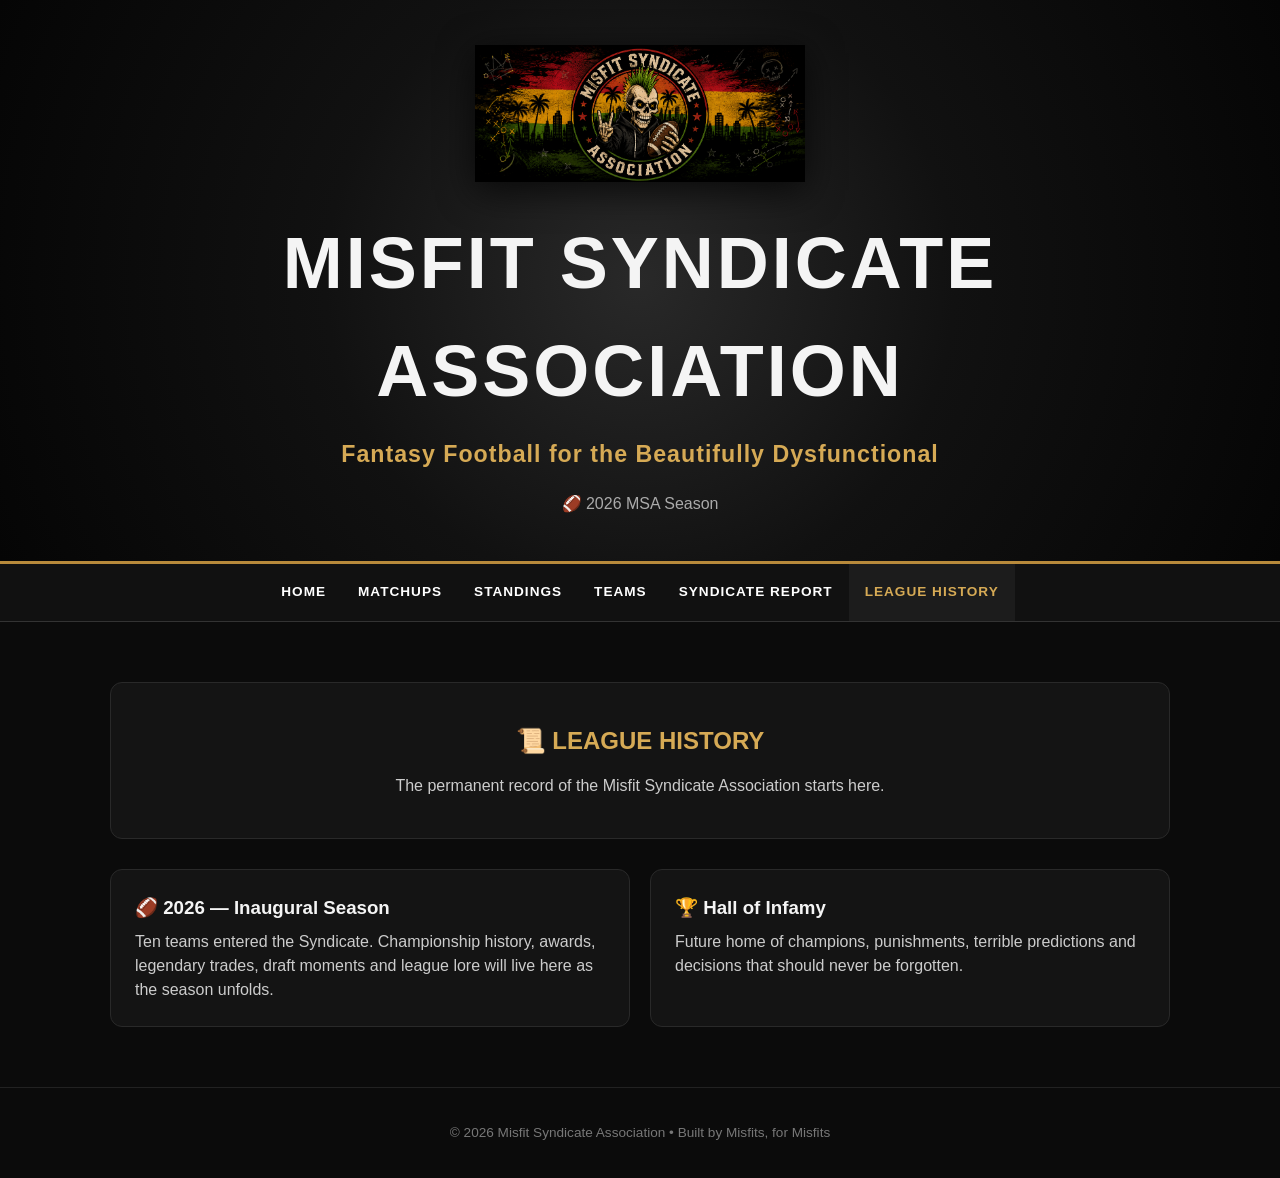
==== league-history.html @ 9a7d6d9a "Add MSA multi-page website sections" ====
<!DOCTYPE html>
<html lang="en"><head><meta charset="UTF-8"><meta name="viewport" content="width=device-width, initial-scale=1.0">
<title>League History | Misfit Syndicate Association</title><link rel="stylesheet" href="style.css"></head>
<body><header><div class="hero"><img src="ChatGPT%20Image%20Aug%209,%202026,%2008_43_11%20AM.png" alt="Misfit Syndicate Association Logo" class="logo">
<h1>Misfit Syndicate Association</h1><div class="tagline">Fantasy Football for the Beautifully Dysfunctional</div><div class="season">🏈 2026 MSA Season</div></div></header>
<nav><div class="nav-links">
<a href="index.html">Home</a><a href="matchups.html">Matchups</a><a href="standings.html">Standings</a><a href="teams.html">Teams</a><a href="syndicate-report.html">Syndicate Report</a><a href="league-history.html" class="active">League History</a>
</div></nav><main><section class="panel center"><h2>📜 LEAGUE HISTORY</h2><p class="muted">The permanent record of the Misfit Syndicate Association starts here.</p></section>
<section class="grid" style="margin-top:30px"><div class="card"><h3>🏈 2026 — Inaugural Season</h3><p>Ten teams entered the Syndicate. Championship history, awards, legendary trades, draft moments and league lore will live here as the season unfolds.</p></div><div class="card"><h3>🏆 Hall of Infamy</h3><p>Future home of champions, punishments, terrible predictions and decisions that should never be forgotten.</p></div></section></main><footer>© 2026 Misfit Syndicate Association • Built by Misfits, for Misfits</footer></body></html>
---- style.css ----
*{box-sizing:border-box;margin:0;padding:0}
html{scroll-behavior:smooth}
body{background:#0b0b0b;color:#f4f4f4;font-family:Arial,Helvetica,sans-serif;line-height:1.5}
header{min-height:420px;display:flex;align-items:center;justify-content:center;text-align:center;padding:45px 20px;background:radial-gradient(circle at center,#292929 0%,#111 45%,#050505 100%);border-bottom:3px solid #b88a3b}
.hero{max-width:1000px}.logo{width:min(330px,75vw);height:auto;margin-bottom:20px;filter:drop-shadow(0 8px 18px rgba(0,0,0,.7))}
h1{font-size:clamp(2rem,6vw,4.5rem);letter-spacing:3px;text-transform:uppercase;margin-bottom:12px}
.tagline{color:#d6aa55;font-size:clamp(1rem,3vw,1.45rem);font-weight:bold;letter-spacing:1px}.season{margin-top:20px;color:#aaa}
nav{background:#111;border-bottom:1px solid #333;position:sticky;top:0;z-index:10}.nav-links{max-width:1100px;margin:auto;display:flex;justify-content:center;flex-wrap:wrap}
.nav-links a{color:#fff;text-decoration:none;padding:18px 16px;font-size:.85rem;font-weight:bold;text-transform:uppercase;letter-spacing:1px}.nav-links a:hover,.nav-links a.active{color:#d6aa55;background:#1c1c1c}
main{max-width:1100px;margin:auto;padding:60px 20px}.panel,.card{background:#141414;border:1px solid #292929;border-radius:12px}.panel{padding:40px 25px}.center{text-align:center}
h2{color:#d6aa55;margin-bottom:15px}.muted{color:#ccc}.gold{color:#d89b32}.section-title{text-align:center;margin-bottom:8px}.section-sub{text-align:center;margin-bottom:30px;color:#ccc}
.grid{display:grid;grid-template-columns:repeat(auto-fit,minmax(240px,1fr));gap:20px}.card{padding:24px}.card h3{margin-bottom:8px}.card p{color:#ccc}
table{width:100%;border-collapse:collapse;text-align:left}th{padding:14px;background:#d89b32;color:#0b0b0b}td{padding:14px;border-bottom:1px solid #292929}
.matchup{padding:20px;margin-bottom:20px;border:1px solid #333;text-align:center;border-radius:10px;background:#111}.matchup img{width:100%;height:auto;border-radius:8px;margin-top:15px}
.video-card{background:#111;border:1px solid #333;border-radius:10px;overflow:hidden}.video-card img{width:100%;display:block}.video-card .inside{padding:18px}.watch{color:#e0a83e;font-weight:bold;text-decoration:none}
.video-wrap{position:relative;width:100%;padding-bottom:56.25%;height:0;overflow:hidden;margin-top:25px}.video-wrap iframe{position:absolute;inset:0;width:100%;height:100%;border:0}
.quick-links{margin-top:30px}.quick-links a{display:block;color:#fff;text-decoration:none}.quick-links a:hover{border-color:#b88a3b;transform:translateY(-2px)}
footer{text-align:center;padding:35px 20px;color:#777;border-top:1px solid #222;font-size:.85rem}
@media(max-width:650px){header{min-height:350px}.nav-links a{padding:14px 9px;font-size:.72rem}main{padding:40px 15px}th,td{padding:10px;font-size:.85rem}}
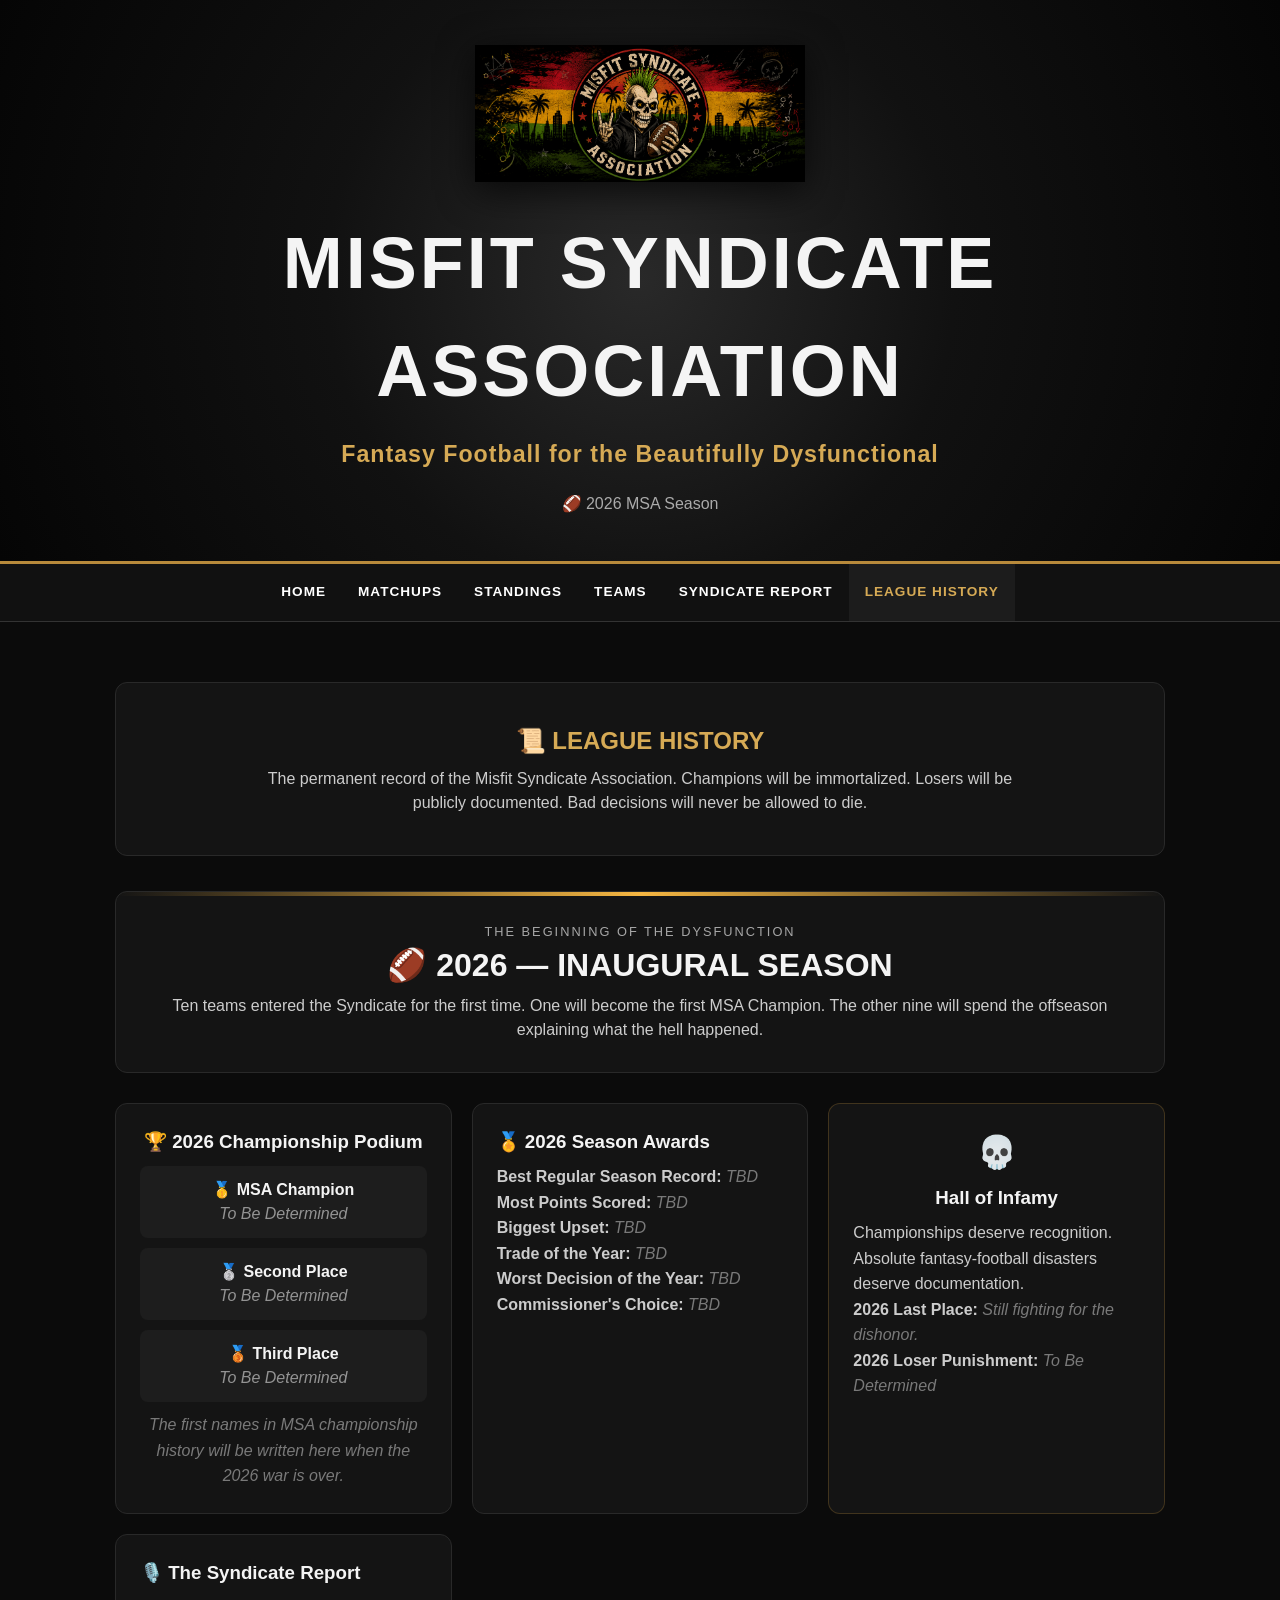
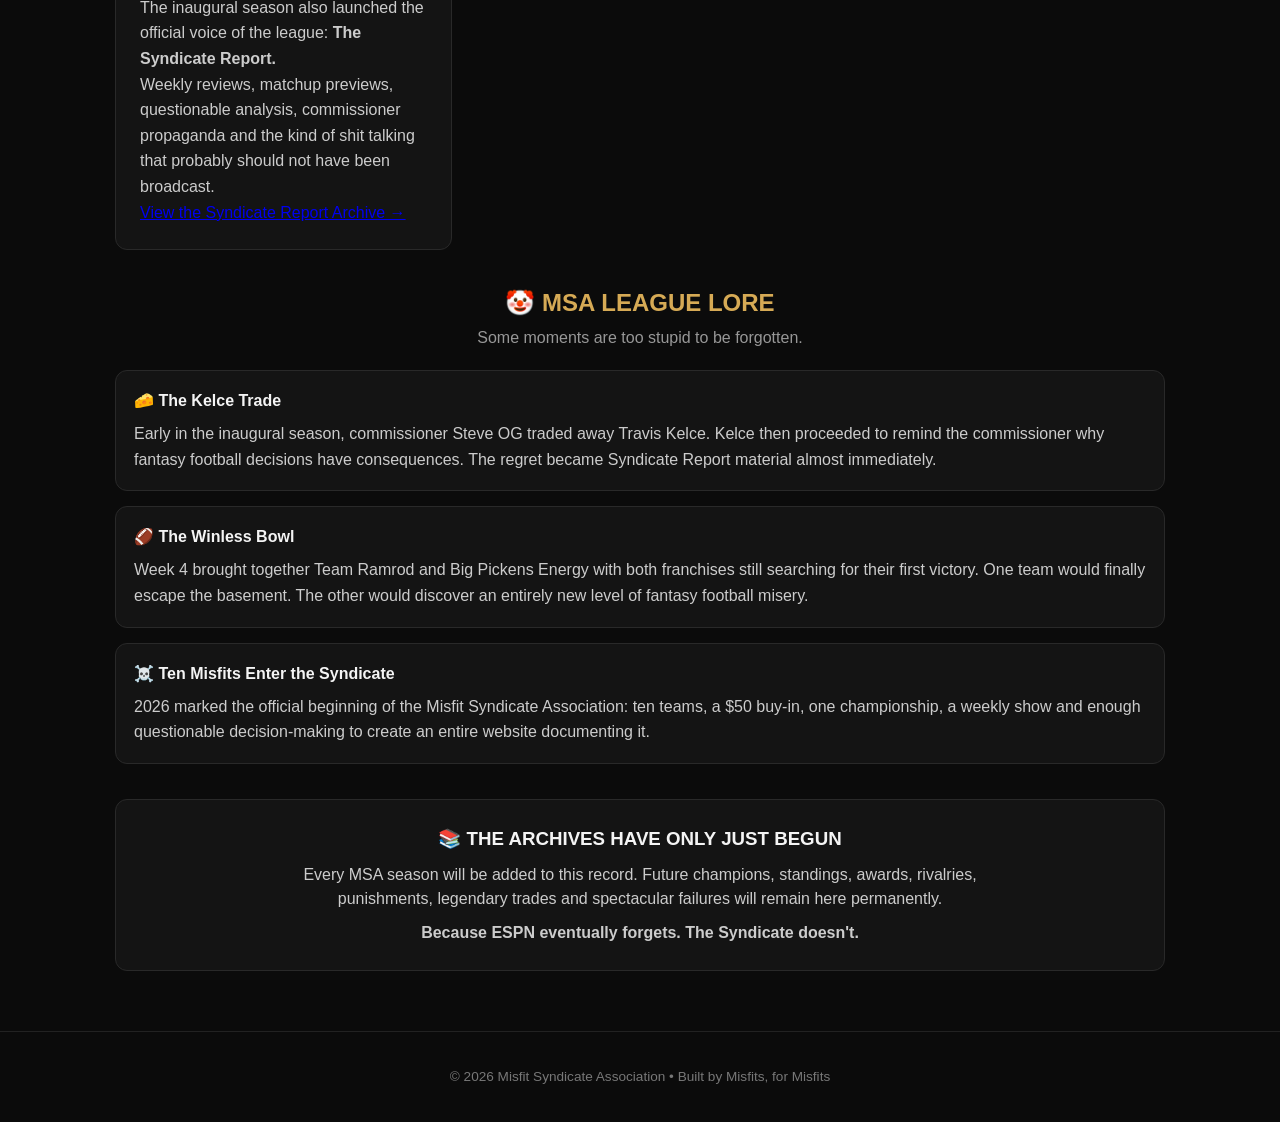
==== commit e85ca0b5: "Build MSA league history and Hall of Infamy" ====
--- a/league-history.html
+++ b/league-history.html
@@ -1,9 +1,636 @@
 <!DOCTYPE html>
-<html lang="en"><head><meta charset="UTF-8"><meta name="viewport" content="width=device-width, initial-scale=1.0">
-<title>League History | Misfit Syndicate Association</title><link rel="stylesheet" href="style.css"></head>
-<body><header><div class="hero"><img src="ChatGPT%20Image%20Aug%209,%202026,%2008_43_11%20AM.png" alt="Misfit Syndicate Association Logo" class="logo">
-<h1>Misfit Syndicate Association</h1><div class="tagline">Fantasy Football for the Beautifully Dysfunctional</div><div class="season">🏈 2026 MSA Season</div></div></header>
-<nav><div class="nav-links">
-<a href="index.html">Home</a><a href="matchups.html">Matchups</a><a href="standings.html">Standings</a><a href="teams.html">Teams</a><a href="syndicate-report.html">Syndicate Report</a><a href="league-history.html" class="active">League History</a>
-</div></nav><main><section class="panel center"><h2>📜 LEAGUE HISTORY</h2><p class="muted">The permanent record of the Misfit Syndicate Association starts here.</p></section>
-<section class="grid" style="margin-top:30px"><div class="card"><h3>🏈 2026 — Inaugural Season</h3><p>Ten teams entered the Syndicate. Championship history, awards, legendary trades, draft moments and league lore will live here as the season unfolds.</p></div><div class="card"><h3>🏆 Hall of Infamy</h3><p>Future home of champions, punishments, terrible predictions and decisions that should never be forgotten.</p></div></section></main><footer>© 2026 Misfit Syndicate Association • Built by Misfits, for Misfits</footer></body></html>+<html lang="en">
+
+<head>
+<meta charset="UTF-8">
+<meta name="viewport" content="width=device-width, initial-scale=1.0">
+
+<title>League History | Misfit Syndicate Association</title>
+
+<link rel="stylesheet" href="style.css">
+
+<style>
+
+/* =========================================================
+   MSA LEAGUE HISTORY
+   ========================================================= */
+
+.history-page {
+    max-width: 1050px;
+    margin: auto;
+}
+
+.history-intro {
+    text-align: center;
+    margin-bottom: 35px;
+}
+
+.history-intro h2 {
+    margin-bottom: 8px;
+}
+
+.history-intro p {
+    max-width: 750px;
+    margin: auto;
+}
+
+
+/* =========================================================
+   INAUGURAL SEASON
+   ========================================================= */
+
+.season-banner {
+    text-align: center;
+    padding: 30px 20px;
+    margin-bottom: 30px;
+    position: relative;
+    overflow: hidden;
+}
+
+.season-banner::before {
+    content: "";
+    position: absolute;
+    top: 0;
+    left: 0;
+    right: 0;
+    height: 4px;
+    background: linear-gradient(
+        90deg,
+        transparent,
+        #f5b642,
+        transparent
+    );
+}
+
+.season-year {
+    font-size: 2rem;
+    font-weight: bold;
+    margin-bottom: 5px;
+}
+
+.season-label {
+    text-transform: uppercase;
+    letter-spacing: 2px;
+    font-size: .8rem;
+    opacity: .65;
+}
+
+
+/* =========================================================
+   HISTORY GRID
+   ========================================================= */
+
+.history-grid {
+    display: grid;
+    grid-template-columns:
+        repeat(auto-fit, minmax(280px, 1fr));
+    gap: 20px;
+    margin-bottom: 35px;
+}
+
+.history-card {
+    position: relative;
+}
+
+.history-card h3 {
+    margin-top: 0;
+}
+
+.history-card p {
+    line-height: 1.6;
+}
+
+
+/* =========================================================
+   PODIUM
+   ========================================================= */
+
+.podium {
+    text-align: center;
+}
+
+.podium-place {
+    padding: 12px;
+    margin: 10px 0;
+    border-radius: 8px;
+    background: rgba(255,255,255,.04);
+}
+
+.pending {
+    opacity: .55;
+    font-style: italic;
+}
+
+
+/* =========================================================
+   HALL OF INFAMY
+   ========================================================= */
+
+.infamy-card {
+    border: 1px solid rgba(245,182,66,.2);
+}
+
+.infamy-warning {
+    text-align: center;
+    font-size: 2rem;
+    margin-bottom: 8px;
+}
+
+
+/* =========================================================
+   LEAGUE LORE
+   ========================================================= */
+
+.lore-section {
+    margin-top: 35px;
+}
+
+.lore-title {
+    text-align: center;
+    margin-bottom: 5px;
+}
+
+.lore-subtitle {
+    text-align: center;
+    opacity: .6;
+    margin-bottom: 20px;
+}
+
+.lore-entry {
+    margin-bottom: 15px;
+    padding: 18px;
+}
+
+.lore-entry h4 {
+    margin: 0 0 8px 0;
+}
+
+.lore-entry p {
+    margin: 0;
+    line-height: 1.6;
+}
+
+
+/* =========================================================
+   FUTURE ARCHIVES
+   ========================================================= */
+
+.archive-note {
+    text-align: center;
+    padding: 25px;
+    margin-top: 35px;
+}
+
+.archive-note p {
+    max-width: 700px;
+    margin: 10px auto 0 auto;
+}
+
+
+/* =========================================================
+   MOBILE
+   ========================================================= */
+
+@media (max-width: 650px) {
+
+    .season-year {
+        font-size: 1.6rem;
+    }
+
+}
+
+</style>
+
+</head>
+
+
+<body>
+
+<header>
+
+<div class="hero">
+
+<img
+src="ChatGPT%20Image%20Aug%209,%202026,%2008_43_11%20AM.png"
+alt="Misfit Syndicate Association Logo"
+class="logo">
+
+<h1>
+Misfit Syndicate Association
+</h1>
+
+<div class="tagline">
+Fantasy Football for the Beautifully Dysfunctional
+</div>
+
+<div class="season">
+🏈 2026 MSA Season
+</div>
+
+</div>
+
+</header>
+
+
+<nav>
+
+<div class="nav-links">
+
+<a href="index.html">
+Home
+</a>
+
+<a href="matchups.html">
+Matchups
+</a>
+
+<a href="standings.html">
+Standings
+</a>
+
+<a href="teams.html">
+Teams
+</a>
+
+<a href="syndicate-report.html">
+Syndicate Report
+</a>
+
+<a
+href="league-history.html"
+class="active">
+League History
+</a>
+
+</div>
+
+</nav>
+
+
+<main>
+
+<div class="history-page">
+
+
+<section class="panel history-intro">
+
+<h2>
+📜 LEAGUE HISTORY
+</h2>
+
+<p class="muted">
+
+The permanent record of the Misfit Syndicate Association.
+Champions will be immortalized. Losers will be publicly
+documented. Bad decisions will never be allowed to die.
+
+</p>
+
+</section>
+
+
+
+<section class="card season-banner">
+
+<div class="season-label">
+The Beginning of the Dysfunction
+</div>
+
+<div class="season-year">
+🏈 2026 — INAUGURAL SEASON
+</div>
+
+<p>
+
+Ten teams entered the Syndicate for the first time.
+One will become the first MSA Champion.
+
+The other nine will spend the offseason explaining
+what the hell happened.
+
+</p>
+
+</section>
+
+
+
+<div class="history-grid">
+
+
+<!-- CHAMPIONSHIP PODIUM -->
+
+<div class="card history-card podium">
+
+<h3>
+🏆 2026 Championship Podium
+</h3>
+
+<div class="podium-place">
+
+🥇 <strong>MSA Champion</strong>
+
+<br>
+
+<span class="pending">
+To Be Determined
+</span>
+
+</div>
+
+
+<div class="podium-place">
+
+🥈 <strong>Second Place</strong>
+
+<br>
+
+<span class="pending">
+To Be Determined
+</span>
+
+</div>
+
+
+<div class="podium-place">
+
+🥉 <strong>Third Place</strong>
+
+<br>
+
+<span class="pending">
+To Be Determined
+</span>
+
+</div>
+
+<p class="pending">
+
+The first names in MSA championship history
+will be written here when the 2026 war is over.
+
+</p>
+
+</div>
+
+
+
+<!-- SEASON AWARDS -->
+
+<div class="card history-card">
+
+<h3>
+🏅 2026 Season Awards
+</h3>
+
+<p>
+<strong>Best Regular Season Record:</strong>
+<span class="pending">TBD</span>
+</p>
+
+<p>
+<strong>Most Points Scored:</strong>
+<span class="pending">TBD</span>
+</p>
+
+<p>
+<strong>Biggest Upset:</strong>
+<span class="pending">TBD</span>
+</p>
+
+<p>
+<strong>Trade of the Year:</strong>
+<span class="pending">TBD</span>
+</p>
+
+<p>
+<strong>Worst Decision of the Year:</strong>
+<span class="pending">TBD</span>
+</p>
+
+<p>
+<strong>Commissioner's Choice:</strong>
+<span class="pending">TBD</span>
+</p>
+
+</div>
+
+
+
+<!-- HALL OF INFAMY -->
+
+<div class="card history-card infamy-card">
+
+<div class="infamy-warning">
+💀
+</div>
+
+<h3 style="text-align:center;">
+Hall of Infamy
+</h3>
+
+<p>
+
+Championships deserve recognition.
+
+Absolute fantasy-football disasters deserve
+documentation.
+
+</p>
+
+<p>
+
+<strong>2026 Last Place:</strong>
+
+<span class="pending">
+Still fighting for the dishonor.
+</span>
+
+</p>
+
+<p>
+
+<strong>2026 Loser Punishment:</strong>
+
+<span class="pending">
+To Be Determined
+</span>
+
+</p>
+
+</div>
+
+
+
+<!-- SYNDICATE REPORT -->
+
+<div class="card history-card">
+
+<h3>
+🎙️ The Syndicate Report
+</h3>
+
+<p>
+
+The inaugural season also launched the official
+voice of the league:
+
+<strong>The Syndicate Report.</strong>
+
+</p>
+
+<p>
+
+Weekly reviews, matchup previews, questionable
+analysis, commissioner propaganda and the kind
+of shit talking that probably should not have
+been broadcast.
+
+</p>
+
+<p>
+
+<a href="syndicate-report.html">
+View the Syndicate Report Archive →
+</a>
+
+</p>
+
+</div>
+
+
+</div>
+
+
+
+<!-- LEAGUE LORE -->
+
+<section class="lore-section">
+
+<h2 class="lore-title">
+🤡 MSA LEAGUE LORE
+</h2>
+
+<p class="lore-subtitle">
+
+Some moments are too stupid to be forgotten.
+
+</p>
+
+
+<div class="card lore-entry">
+
+<h4>
+🧀 The Kelce Trade
+</h4>
+
+<p>
+
+Early in the inaugural season, commissioner
+Steve OG traded away Travis Kelce.
+
+Kelce then proceeded to remind the commissioner
+why fantasy football decisions have consequences.
+
+The regret became Syndicate Report material
+almost immediately.
+
+</p>
+
+</div>
+
+
+<div class="card lore-entry">
+
+<h4>
+🏈 The Winless Bowl
+</h4>
+
+<p>
+
+Week 4 brought together Team Ramrod and
+Big Pickens Energy with both franchises
+still searching for their first victory.
+
+One team would finally escape the basement.
+
+The other would discover an entirely new level
+of fantasy football misery.
+
+</p>
+
+</div>
+
+
+<div class="card lore-entry">
+
+<h4>
+☠️ Ten Misfits Enter the Syndicate
+</h4>
+
+<p>
+
+2026 marked the official beginning of the
+Misfit Syndicate Association:
+
+ten teams, a $50 buy-in, one championship,
+a weekly show and enough questionable
+decision-making to create an entire website
+documenting it.
+
+</p>
+
+</div>
+
+
+</section>
+
+
+
+<!-- FUTURE HISTORY -->
+
+<section class="card archive-note">
+
+<h3>
+📚 THE ARCHIVES HAVE ONLY JUST BEGUN
+</h3>
+
+<p>
+
+Every MSA season will be added to this record.
+
+Future champions, standings, awards, rivalries,
+punishments, legendary trades and spectacular
+failures will remain here permanently.
+
+</p>
+
+<p>
+
+<strong>
+
+Because ESPN eventually forgets.
+
+The Syndicate doesn't.
+
+</strong>
+
+</p>
+
+</section>
+
+
+</div>
+
+</main>
+
+
+<footer>
+
+© 2026 Misfit Syndicate Association • Built by Misfits, for Misfits
+
+</footer>
+
+
+</body>
+
+</html>
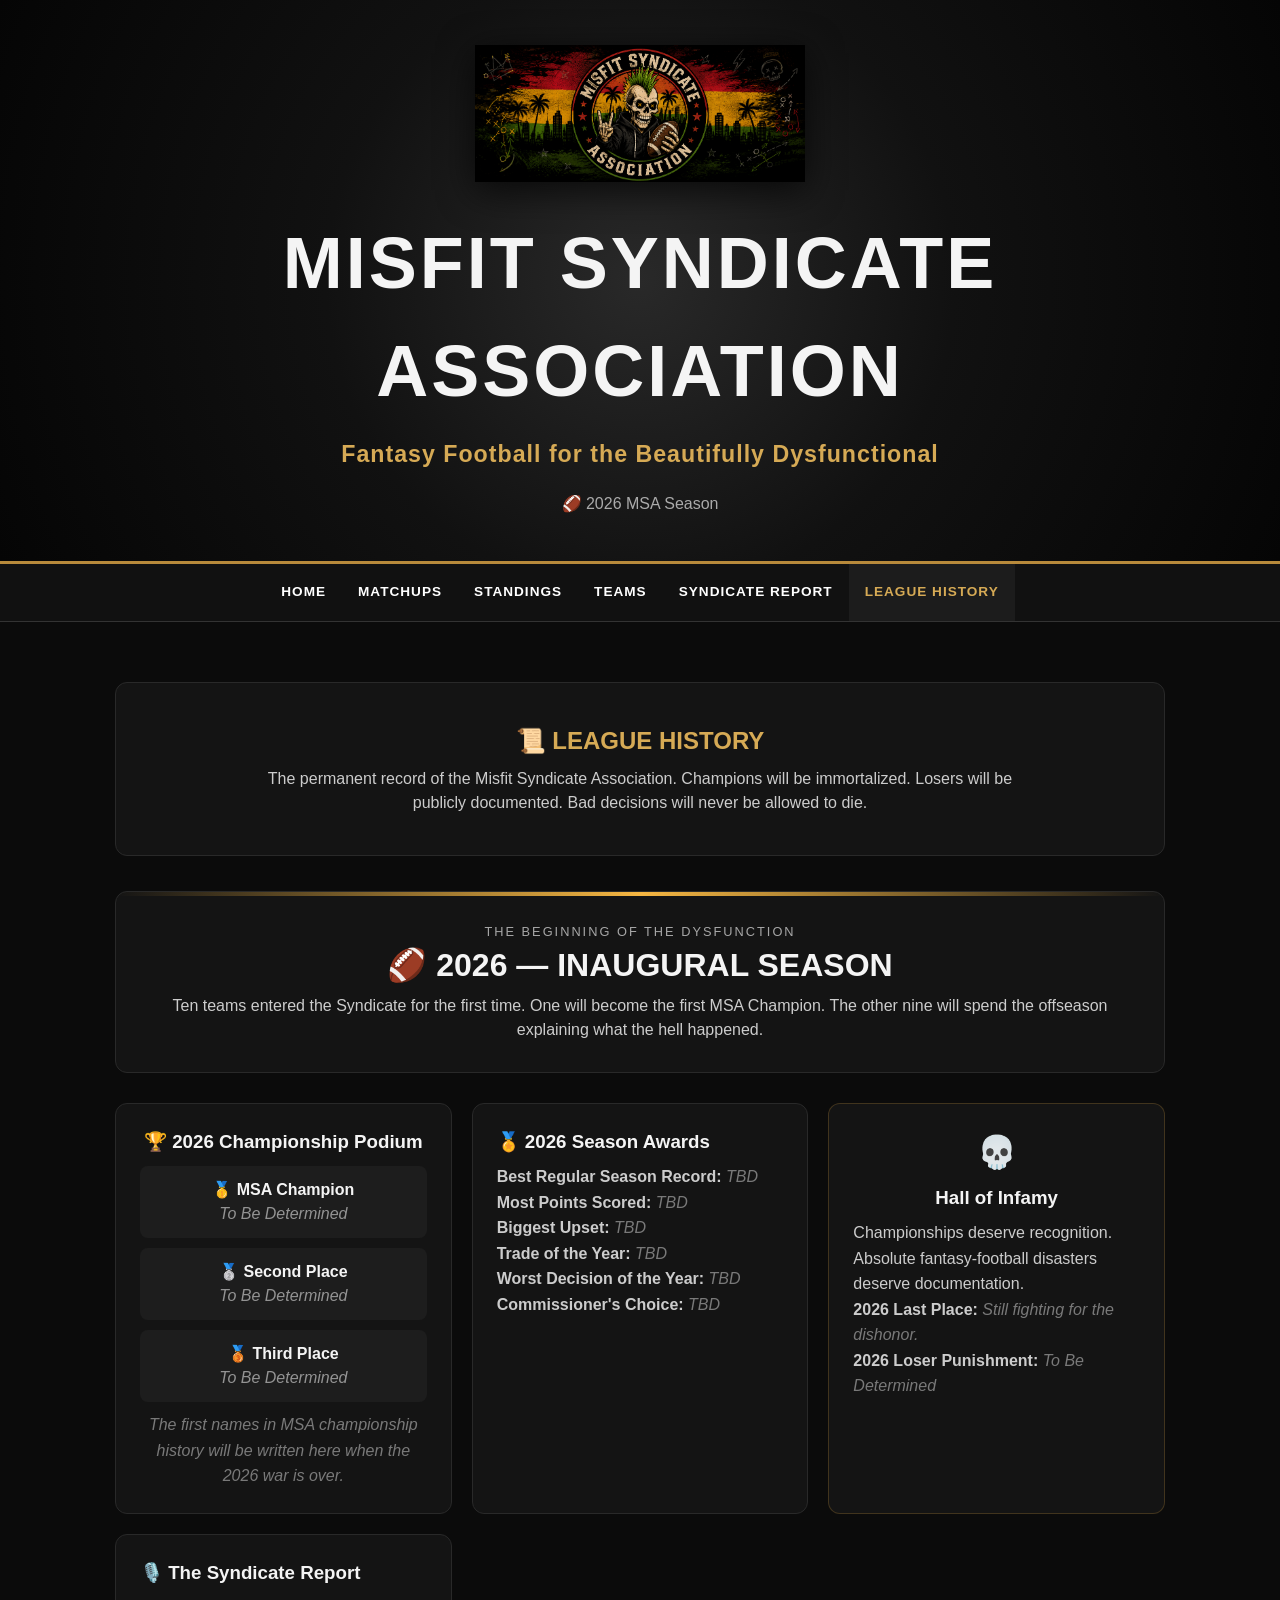
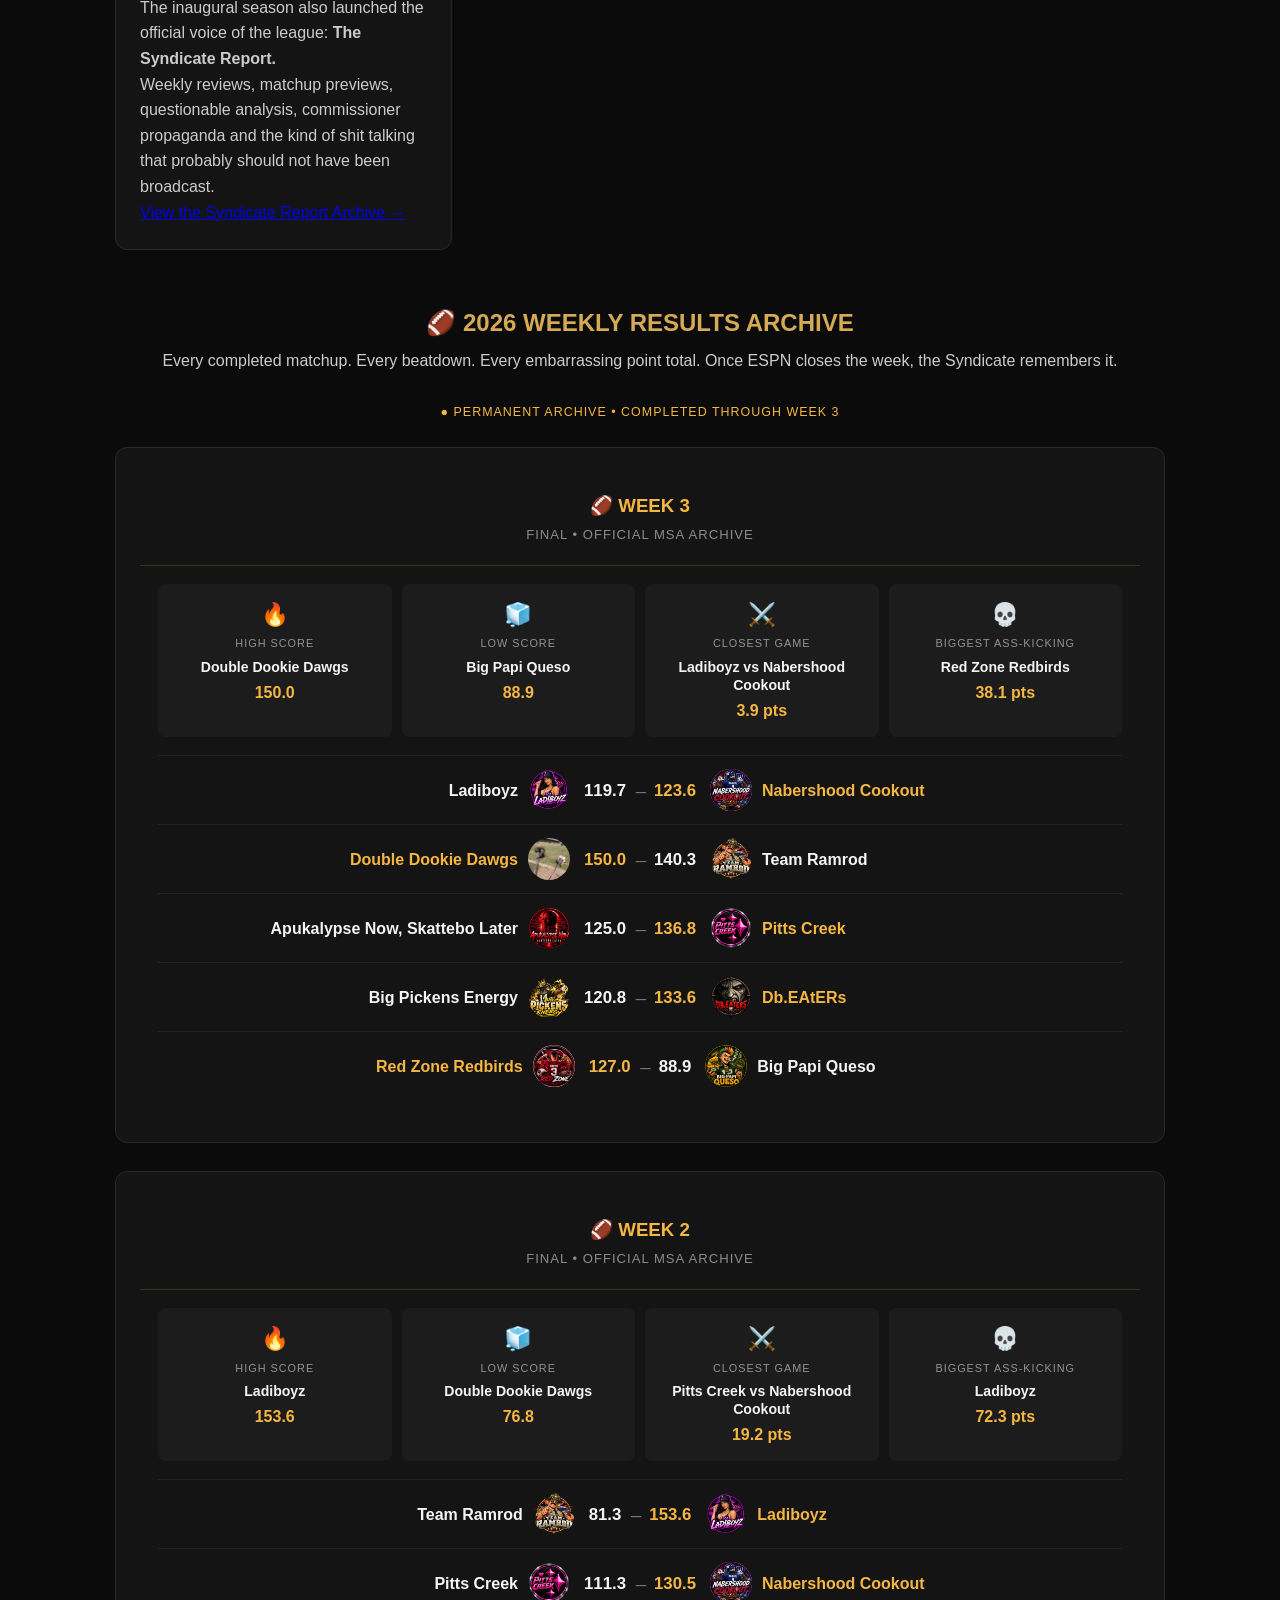
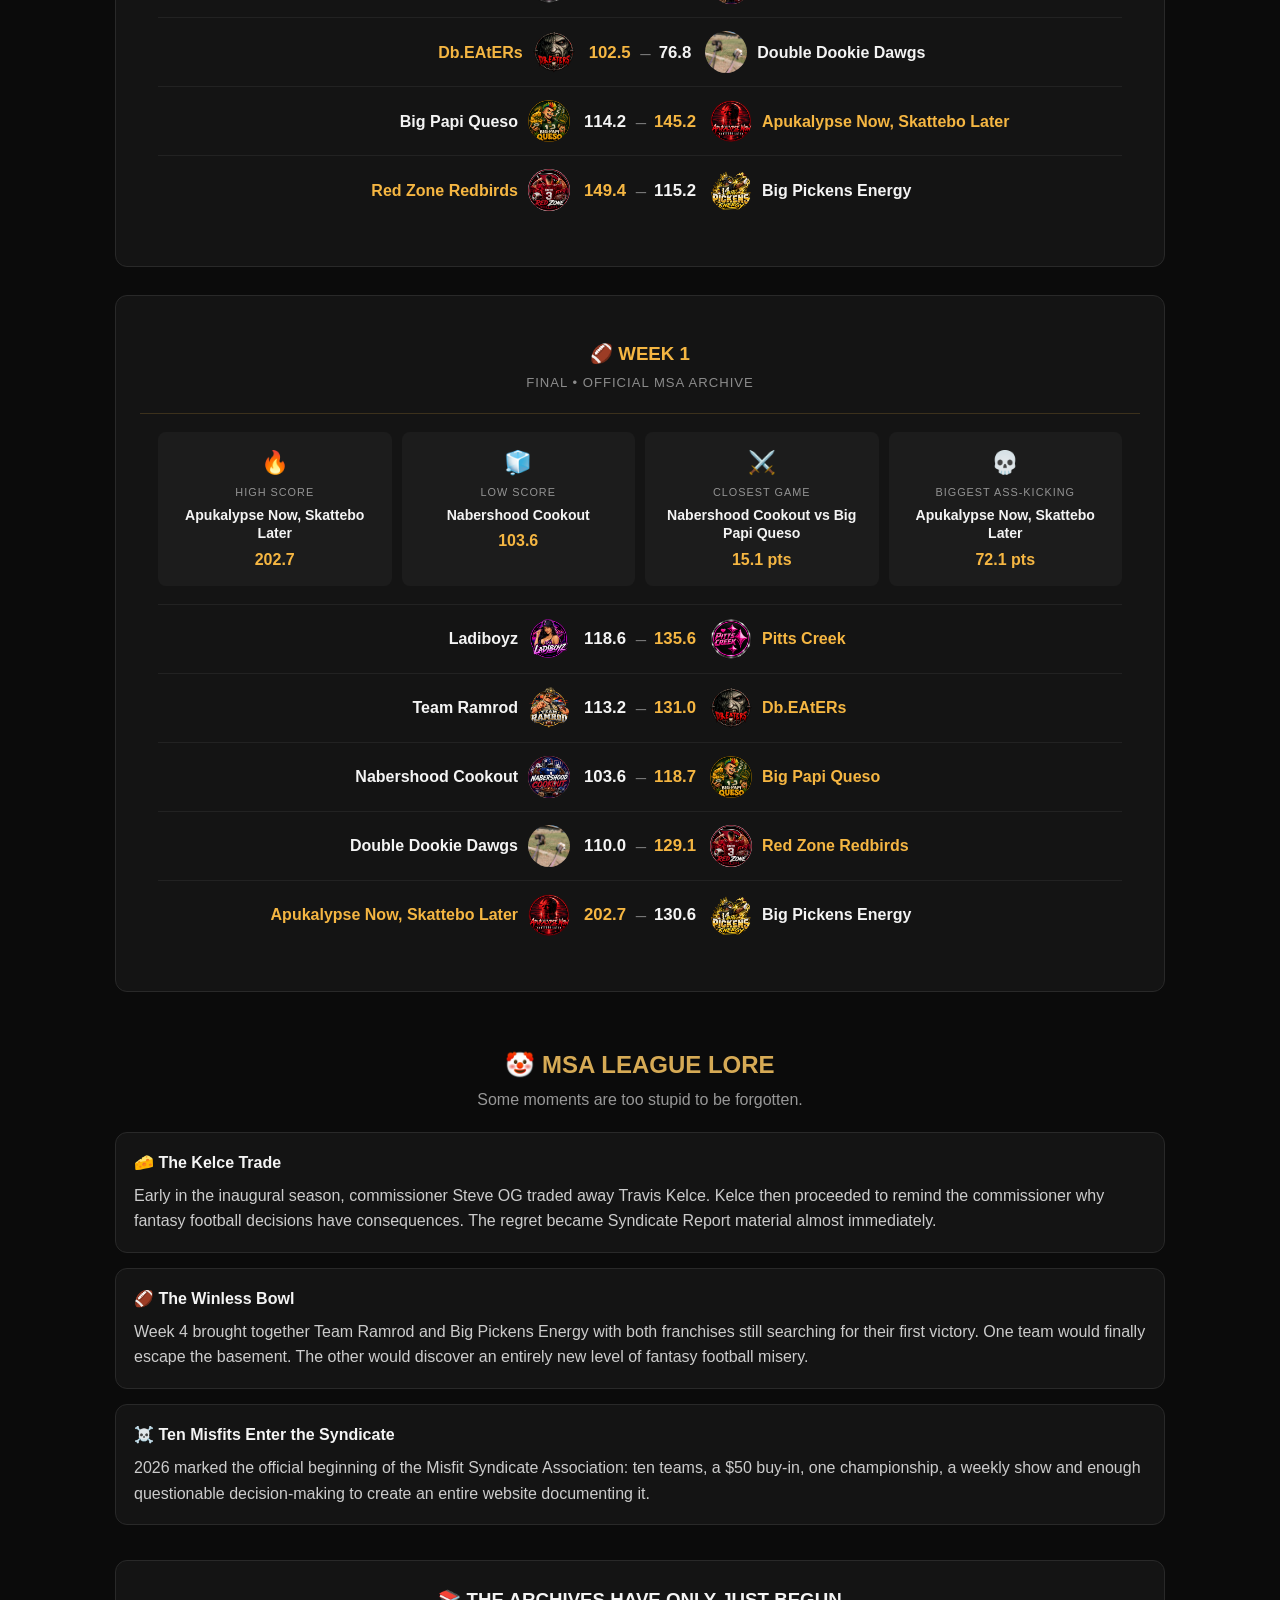
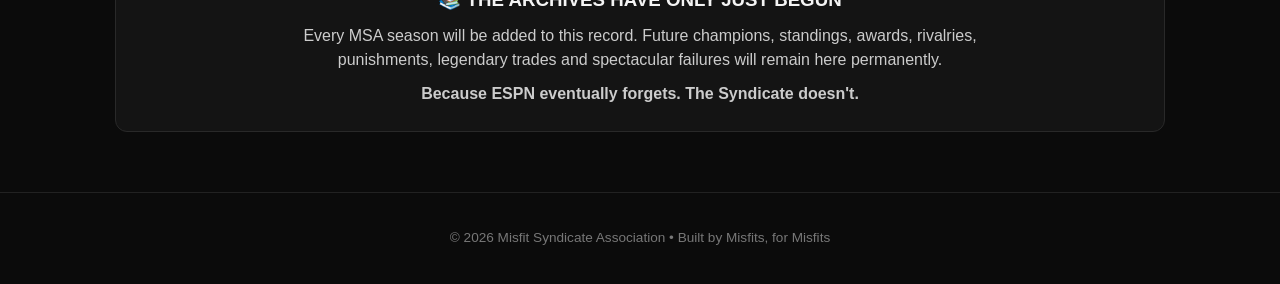
==== commit c7d0b089: "Add automated weekly results to League History" ====
--- a/league-history.html
+++ b/league-history.html
@@ -138,6 +138,172 @@
 
 
 /* =========================================================
+   WEEKLY RESULTS ARCHIVE
+   ========================================================= */
+
+.weekly-history-section {
+    margin-top: 55px;
+    margin-bottom: 55px;
+}
+
+.history-status {
+    text-align: center;
+    font-size: .78rem;
+    letter-spacing: 1px;
+    opacity: .65;
+    margin: 12px 0 25px 0;
+}
+
+.history-status.live {
+    color: #f5b642;
+    opacity: 1;
+}
+
+.week-history {
+    margin-bottom: 28px;
+    overflow: hidden;
+}
+
+.week-history-header {
+    text-align: center;
+    padding: 20px;
+    border-bottom: 1px solid rgba(245,182,66,.18);
+}
+
+.week-history-header h3 {
+    margin: 0 0 5px 0;
+    color: #f5b642;
+}
+
+.week-history-header p {
+    margin: 0;
+    opacity: .65;
+    font-size: .82rem;
+    letter-spacing: 1px;
+}
+
+
+/* =========================================================
+   WEEKLY AWARDS
+   ========================================================= */
+
+.week-awards {
+    display: grid;
+    grid-template-columns: repeat(4, 1fr);
+    gap: 10px;
+    padding: 18px;
+}
+
+.week-award {
+    text-align: center;
+    padding: 14px 8px;
+    border-radius: 8px;
+    background: rgba(255,255,255,.035);
+}
+
+.week-award-icon {
+    font-size: 1.4rem;
+    margin-bottom: 4px;
+}
+
+.week-award-label {
+    font-size: .68rem;
+    letter-spacing: 1px;
+    text-transform: uppercase;
+    opacity: .55;
+    margin-bottom: 6px;
+}
+
+.week-award-team {
+    font-weight: bold;
+    font-size: .88rem;
+    line-height: 1.3;
+}
+
+.week-award-score {
+    color: #f5b642;
+    font-weight: bold;
+    margin-top: 5px;
+}
+
+
+/* =========================================================
+   WEEKLY MATCHUPS
+   ========================================================= */
+
+.week-matchups {
+    padding: 0 18px 18px 18px;
+}
+
+.history-matchup {
+    display: grid;
+    grid-template-columns:
+        minmax(0, 1fr)
+        auto
+        minmax(0, 1fr);
+
+    align-items: center;
+    gap: 14px;
+
+    padding: 13px 10px;
+
+    border-top:
+        1px solid rgba(255,255,255,.06);
+}
+
+.history-team {
+    display: flex;
+    align-items: center;
+    gap: 10px;
+    min-width: 0;
+}
+
+.history-team.away {
+    justify-content: flex-end;
+    text-align: right;
+}
+
+.history-team.home {
+    justify-content: flex-start;
+    text-align: left;
+}
+
+.history-team-logo {
+    width: 42px;
+    height: 42px;
+    object-fit: contain;
+    border-radius: 50%;
+    flex-shrink: 0;
+}
+
+.history-team-name {
+    font-weight: bold;
+    line-height: 1.2;
+}
+
+.history-team.winner .history-team-name {
+    color: #f5b642;
+}
+
+.history-score {
+    text-align: center;
+    white-space: nowrap;
+    font-weight: bold;
+    font-size: 1.05rem;
+}
+
+.winner-score {
+    color: #f5b642;
+}
+
+.history-score-vs {
+    font-size: .65rem;
+    opacity: .45;
+    margin: 0 5px;
+}
+
+
+/* =========================================================
    LEAGUE LORE
    ========================================================= */
 
@@ -188,13 +354,59 @@
 
 
 /* =========================================================
+   ARCHIVE ERROR
+   ========================================================= */
+
+.history-error {
+    text-align: center;
+    padding: 25px;
+}
+
+
+/* =========================================================
    MOBILE
    ========================================================= */
+
+@media (max-width: 750px) {
+
+    .week-awards {
+        grid-template-columns:
+            repeat(2, 1fr);
+    }
+
+}
 
 @media (max-width: 650px) {
 
     .season-year {
         font-size: 1.6rem;
+    }
+
+    .history-matchup {
+        gap: 6px;
+        padding-left: 0;
+        padding-right: 0;
+    }
+
+    .history-team-logo {
+        width: 32px;
+        height: 32px;
+    }
+
+    .history-team-name {
+        font-size: .76rem;
+    }
+
+    .history-score {
+        font-size: .86rem;
+    }
+
+}
+
+@media (max-width: 420px) {
+
+    .week-awards {
+        grid-template-columns: 1fr;
     }
 
 }
@@ -272,6 +484,10 @@
 <div class="history-page">
 
 
+<!-- =====================================================
+     INTRO
+     ===================================================== -->
+
 <section class="panel history-intro">
 
 <h2>
@@ -289,6 +505,9 @@
 </section>
 
 
+<!-- =====================================================
+     INAUGURAL SEASON
+     ===================================================== -->
 
 <section class="card season-banner">
 
@@ -313,11 +532,12 @@
 </section>
 
 
+<!-- =====================================================
+     CHAMPIONSHIP / AWARDS / INFAMY
+     ===================================================== -->
 
 <div class="history-grid">
 
-
-<!-- CHAMPIONSHIP PODIUM -->
 
 <div class="card history-card podium">
 
@@ -337,7 +557,6 @@
 
 </div>
 
-
 <div class="podium-place">
 
 🥈 <strong>Second Place</strong>
@@ -350,7 +569,6 @@
 
 </div>
 
-
 <div class="podium-place">
 
 🥉 <strong>Third Place</strong>
@@ -373,9 +591,6 @@
 </div>
 
 
-
-<!-- SEASON AWARDS -->
-
 <div class="card history-card">
 
 <h3>
@@ -415,9 +630,6 @@
 </div>
 
 
-
-<!-- HALL OF INFAMY -->
-
 <div class="card history-card infamy-card">
 
 <div class="infamy-warning">
@@ -459,9 +671,6 @@
 
 </div>
 
-
-
-<!-- SYNDICATE REPORT -->
 
 <div class="card history-card">
 
@@ -501,8 +710,52 @@
 </div>
 
 
-
-<!-- LEAGUE LORE -->
+<!-- =====================================================
+     AUTOMATED WEEKLY RESULTS
+     ===================================================== -->
+
+<section class="weekly-history-section">
+
+<h2 class="section-title">
+🏈 2026 WEEKLY RESULTS ARCHIVE
+</h2>
+
+<p class="section-sub">
+
+Every completed matchup.
+Every beatdown.
+Every embarrassing point total.
+
+Once ESPN closes the week, the Syndicate remembers it.
+
+</p>
+
+
+<div
+class="history-status"
+id="history-status">
+
+Loading the MSA archives...
+
+</div>
+
+
+<div id="weekly-history">
+
+<div class="card history-error">
+
+Loading completed weeks from MSA Headquarters...
+
+</div>
+
+</div>
+
+</section>
+
+
+<!-- =====================================================
+     LEAGUE LORE
+     ===================================================== -->
 
 <section class="lore-section">
 
@@ -581,12 +834,12 @@
 
 </div>
 
-
 </section>
 
 
-
-<!-- FUTURE HISTORY -->
+<!-- =====================================================
+     FUTURE HISTORY
+     ===================================================== -->
 
 <section class="card archive-note">
 
@@ -631,6 +884,587 @@
 </footer>
 
 
+<script>
+
+/* =========================================================
+   OFFICIAL MSA TEAM LOGOS
+   ========================================================= */
+
+const teamLogos = {
+
+    1: "Big Papi Queso Logo.png",
+    3: "Team Ramrod Logo.png",
+    4: "Nabershood Cookout logo.png",
+    5: "Pitts Creek Logo.png",
+    6: "Double Dookies logo.jpeg",
+    8: "Big Pickens Energy logo.png",
+    9: "Apukalypse Now Logo.png",
+    10: "DB EATERS LOGO.png",
+    11: "Red Zone Redbirds.png",
+    12: "Ladiboyz Logo.png"
+
+};
+
+
+/* =========================================================
+   LOGO HELPER
+   ========================================================= */
+
+function getTeamLogo(teamId) {
+
+    const logo =
+        teamLogos[
+            Number(teamId)
+        ];
+
+
+    if (!logo) {
+        return "";
+    }
+
+
+    return encodeURI(
+        logo
+    );
+
+}
+
+
+/* =========================================================
+   TEAM DISPLAY
+   ========================================================= */
+
+function teamDisplay(
+    teamId,
+    teamName,
+    side,
+    winnerTeamId
+) {
+
+    const winner =
+        Number(teamId) ===
+        Number(winnerTeamId);
+
+
+    const logo =
+        getTeamLogo(
+            teamId
+        );
+
+
+    let logoHTML = "";
+
+
+    if (logo) {
+
+        logoHTML = `
+
+            <img
+            src="${logo}"
+            alt="${teamName} Logo"
+            class="history-team-logo">
+
+        `;
+
+    }
+
+
+    if (side === "away") {
+
+        return `
+
+            <div class="
+                history-team
+                away
+                ${winner ? "winner" : ""}
+            ">
+
+                <div class="history-team-name">
+                    ${teamName}
+                </div>
+
+                ${logoHTML}
+
+            </div>
+
+        `;
+
+    }
+
+
+    return `
+
+        <div class="
+            history-team
+            home
+            ${winner ? "winner" : ""}
+        ">
+
+            ${logoHTML}
+
+            <div class="history-team-name">
+                ${teamName}
+            </div>
+
+        </div>
+
+    `;
+
+}
+
+
+/* =========================================================
+   BUILD MATCHUP
+   ========================================================= */
+
+function buildMatchup(matchup) {
+
+    const awayWinner =
+        Number(matchup.winnerTeamId) ===
+        Number(matchup.awayTeamId);
+
+
+    const homeWinner =
+        Number(matchup.winnerTeamId) ===
+        Number(matchup.homeTeamId);
+
+
+    return `
+
+        <div class="history-matchup">
+
+
+            ${teamDisplay(
+                matchup.awayTeamId,
+                matchup.awayTeamName,
+                "away",
+                matchup.winnerTeamId
+            )}
+
+
+            <div class="history-score">
+
+                <span class="
+                    ${awayWinner
+                        ? "winner-score"
+                        : ""}
+                ">
+
+                    ${Number(
+                        matchup.awayScore
+                    ).toFixed(1)}
+
+                </span>
+
+                <span class="history-score-vs">
+                    —
+                </span>
+
+                <span class="
+                    ${homeWinner
+                        ? "winner-score"
+                        : ""}
+                ">
+
+                    ${Number(
+                        matchup.homeScore
+                    ).toFixed(1)}
+
+                </span>
+
+            </div>
+
+
+            ${teamDisplay(
+                matchup.homeTeamId,
+                matchup.homeTeamName,
+                "home",
+                matchup.winnerTeamId
+            )}
+
+
+        </div>
+
+    `;
+
+}
+
+
+/* =========================================================
+   CLOSEST GAME
+   ========================================================= */
+
+function closestGameText(week) {
+
+    const game =
+        week.closestGame;
+
+
+    if (!game) {
+        return "N/A";
+    }
+
+
+    return (
+        game.awayTeamName +
+        " vs " +
+        game.homeTeamName
+    );
+
+}
+
+
+/* =========================================================
+   BIGGEST BLOWOUT WINNER
+   ========================================================= */
+
+function biggestBlowoutText(week) {
+
+    const game =
+        week.biggestBlowout;
+
+
+    if (!game) {
+        return "N/A";
+    }
+
+
+    if (
+        Number(game.homeScore) >
+        Number(game.awayScore)
+    ) {
+
+        return game.homeTeamName;
+
+    }
+
+
+    if (
+        Number(game.awayScore) >
+        Number(game.homeScore)
+    ) {
+
+        return game.awayTeamName;
+
+    }
+
+
+    return "Tie";
+
+}
+
+
+/* =========================================================
+   BUILD COMPLETED WEEK
+   ========================================================= */
+
+function buildWeek(week) {
+
+    const matchupsHTML =
+        week.matchups
+            .map(
+                matchup =>
+                    buildMatchup(
+                        matchup
+                    )
+            )
+            .join("");
+
+
+    return `
+
+        <div class="card week-history">
+
+
+            <div class="week-history-header">
+
+                <h3>
+                    🏈 WEEK ${week.week}
+                </h3>
+
+                <p>
+                    FINAL • OFFICIAL MSA ARCHIVE
+                </p>
+
+            </div>
+
+
+            <div class="week-awards">
+
+
+                <div class="week-award">
+
+                    <div class="week-award-icon">
+                        🔥
+                    </div>
+
+                    <div class="week-award-label">
+                        High Score
+                    </div>
+
+                    <div class="week-award-team">
+                        ${week.highestScore.teamName}
+                    </div>
+
+                    <div class="week-award-score">
+
+                        ${Number(
+                            week.highestScore.score
+                        ).toFixed(1)}
+
+                    </div>
+
+                </div>
+
+
+                <div class="week-award">
+
+                    <div class="week-award-icon">
+                        🧊
+                    </div>
+
+                    <div class="week-award-label">
+                        Low Score
+                    </div>
+
+                    <div class="week-award-team">
+                        ${week.lowestScore.teamName}
+                    </div>
+
+                    <div class="week-award-score">
+
+                        ${Number(
+                            week.lowestScore.score
+                        ).toFixed(1)}
+
+                    </div>
+
+                </div>
+
+
+                <div class="week-award">
+
+                    <div class="week-award-icon">
+                        ⚔️
+                    </div>
+
+                    <div class="week-award-label">
+                        Closest Game
+                    </div>
+
+                    <div class="week-award-team">
+
+                        ${closestGameText(
+                            week
+                        )}
+
+                    </div>
+
+                    <div class="week-award-score">
+
+                        ${Number(
+                            week.closestGame.margin
+                        ).toFixed(1)}
+                        pts
+
+                    </div>
+
+                </div>
+
+
+                <div class="week-award">
+
+                    <div class="week-award-icon">
+                        💀
+                    </div>
+
+                    <div class="week-award-label">
+                        Biggest Ass-Kicking
+                    </div>
+
+                    <div class="week-award-team">
+
+                        ${biggestBlowoutText(
+                            week
+                        )}
+
+                    </div>
+
+                    <div class="week-award-score">
+
+                        ${Number(
+                            week.biggestBlowout.margin
+                        ).toFixed(1)}
+                        pts
+
+                    </div>
+
+                </div>
+
+
+            </div>
+
+
+            <div class="week-matchups">
+
+                ${matchupsHTML}
+
+            </div>
+
+
+        </div>
+
+    `;
+
+}
+
+
+/* =========================================================
+   LOAD PERMANENT HISTORY
+   ========================================================= */
+
+async function loadHistory() {
+
+    const container =
+        document.getElementById(
+            "weekly-history"
+        );
+
+
+    const status =
+        document.getElementById(
+            "history-status"
+        );
+
+
+    try {
+
+        const response =
+            await fetch(
+                "data/history.json?t=" +
+                Date.now(),
+                {
+                    cache: "no-store"
+                }
+            );
+
+
+        if (!response.ok) {
+
+            throw new Error(
+                "Unable to load history.json"
+            );
+
+        }
+
+
+        const history =
+            await response.json();
+
+
+        if (
+            !history.weeks ||
+            history.weeks.length === 0
+        ) {
+
+            container.innerHTML = `
+
+                <div class="card history-error">
+
+                    No completed weeks have been
+                    archived yet.
+
+                </div>
+
+            `;
+
+
+            status.textContent =
+                "WAITING FOR THE FIRST COMPLETED WEEK";
+
+
+            return;
+
+        }
+
+
+        /*
+        Newest completed week appears first.
+        */
+
+        const weeks =
+            [...history.weeks]
+                .sort(
+                    (a, b) =>
+                        b.week - a.week
+                );
+
+
+        container.innerHTML =
+            weeks
+                .map(
+                    week =>
+                        buildWeek(
+                            week
+                        )
+                )
+                .join("");
+
+
+        status.className =
+            "history-status live";
+
+
+        status.textContent =
+            "● PERMANENT ARCHIVE • " +
+            "COMPLETED THROUGH WEEK " +
+            history.completedThroughWeek;
+
+    }
+
+    catch (error) {
+
+        console.error(
+            "MSA history error:",
+            error
+        );
+
+
+        container.innerHTML = `
+
+            <div class="card history-error">
+
+                💀 The Syndicate archives are
+                temporarily refusing to cooperate.
+
+                <br><br>
+
+                <strong>
+                    history.json could not be loaded.
+                </strong>
+
+            </div>
+
+        `;
+
+
+        status.textContent =
+            "ARCHIVE DATA UNAVAILABLE";
+
+    }
+
+}
+
+
+/* =========================================================
+   START
+   ========================================================= */
+
+loadHistory();
+
+</script>
+
+
 </body>
 
 </html>
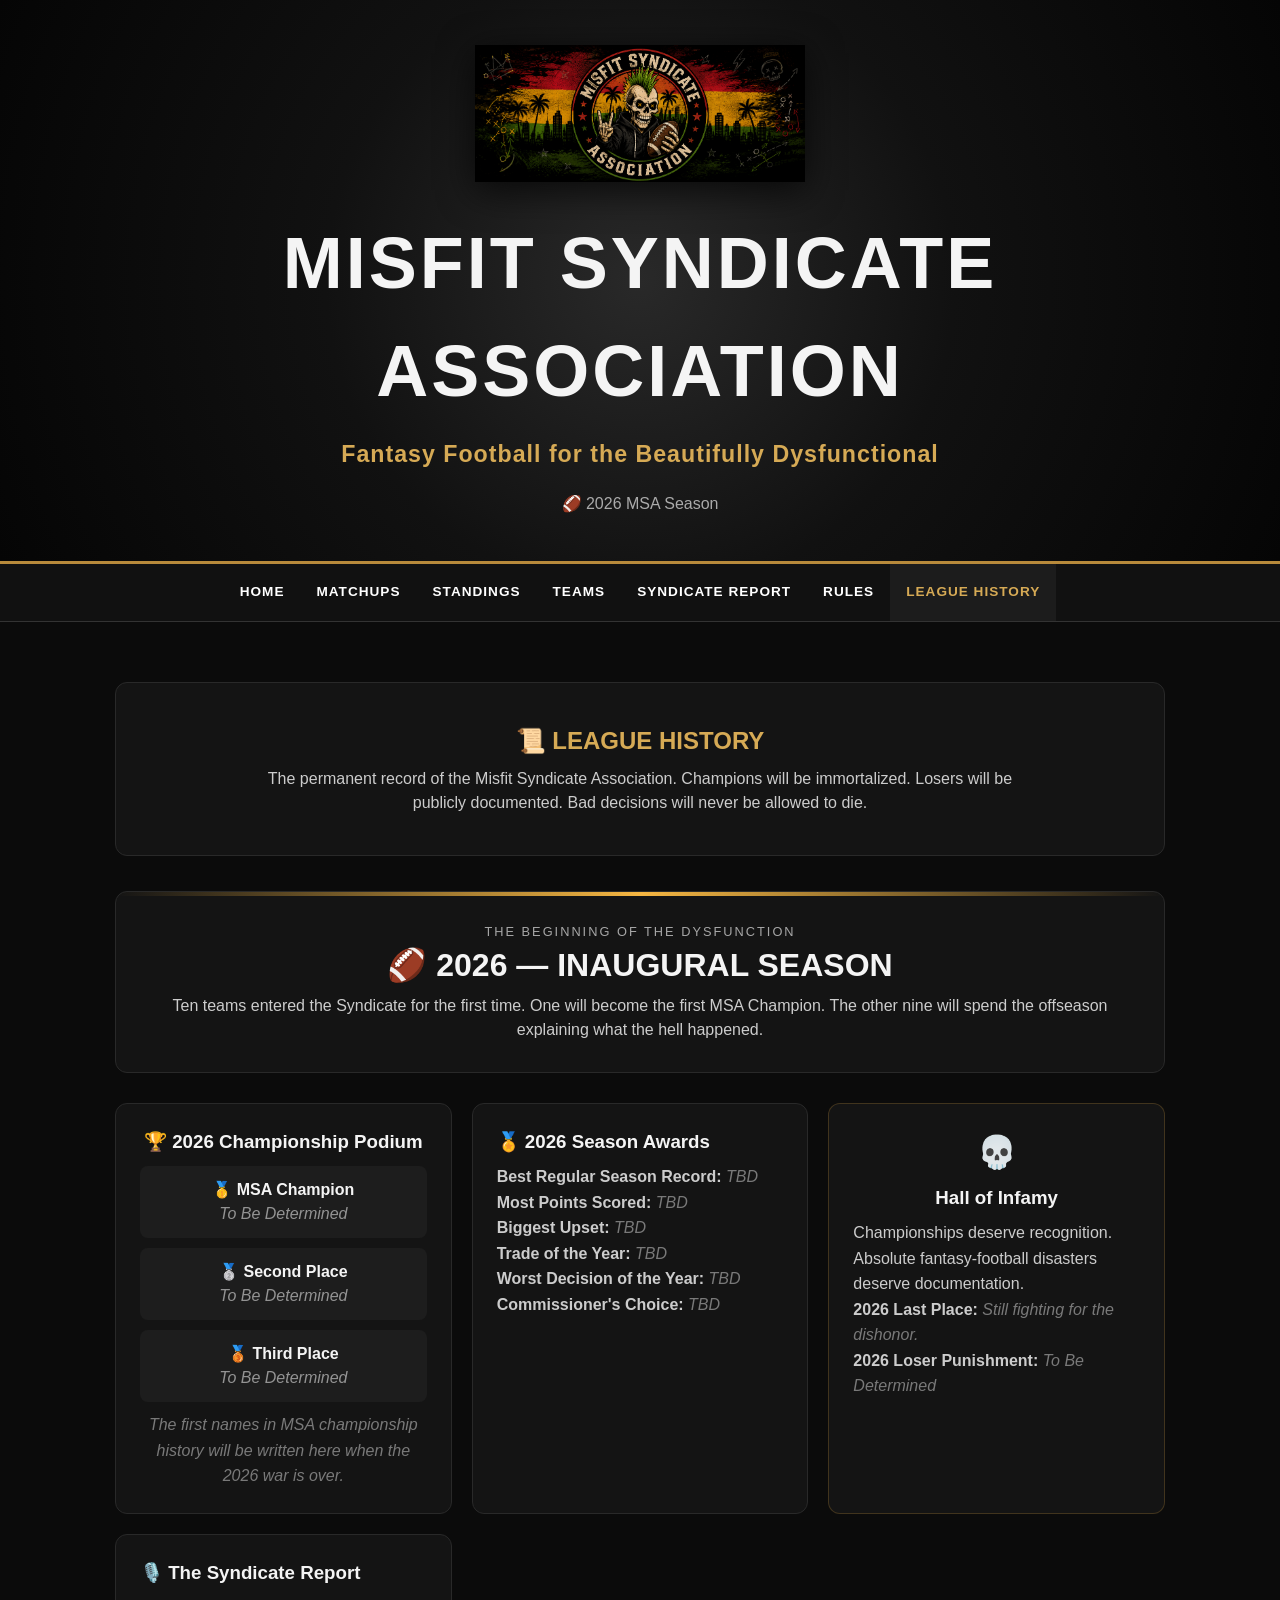
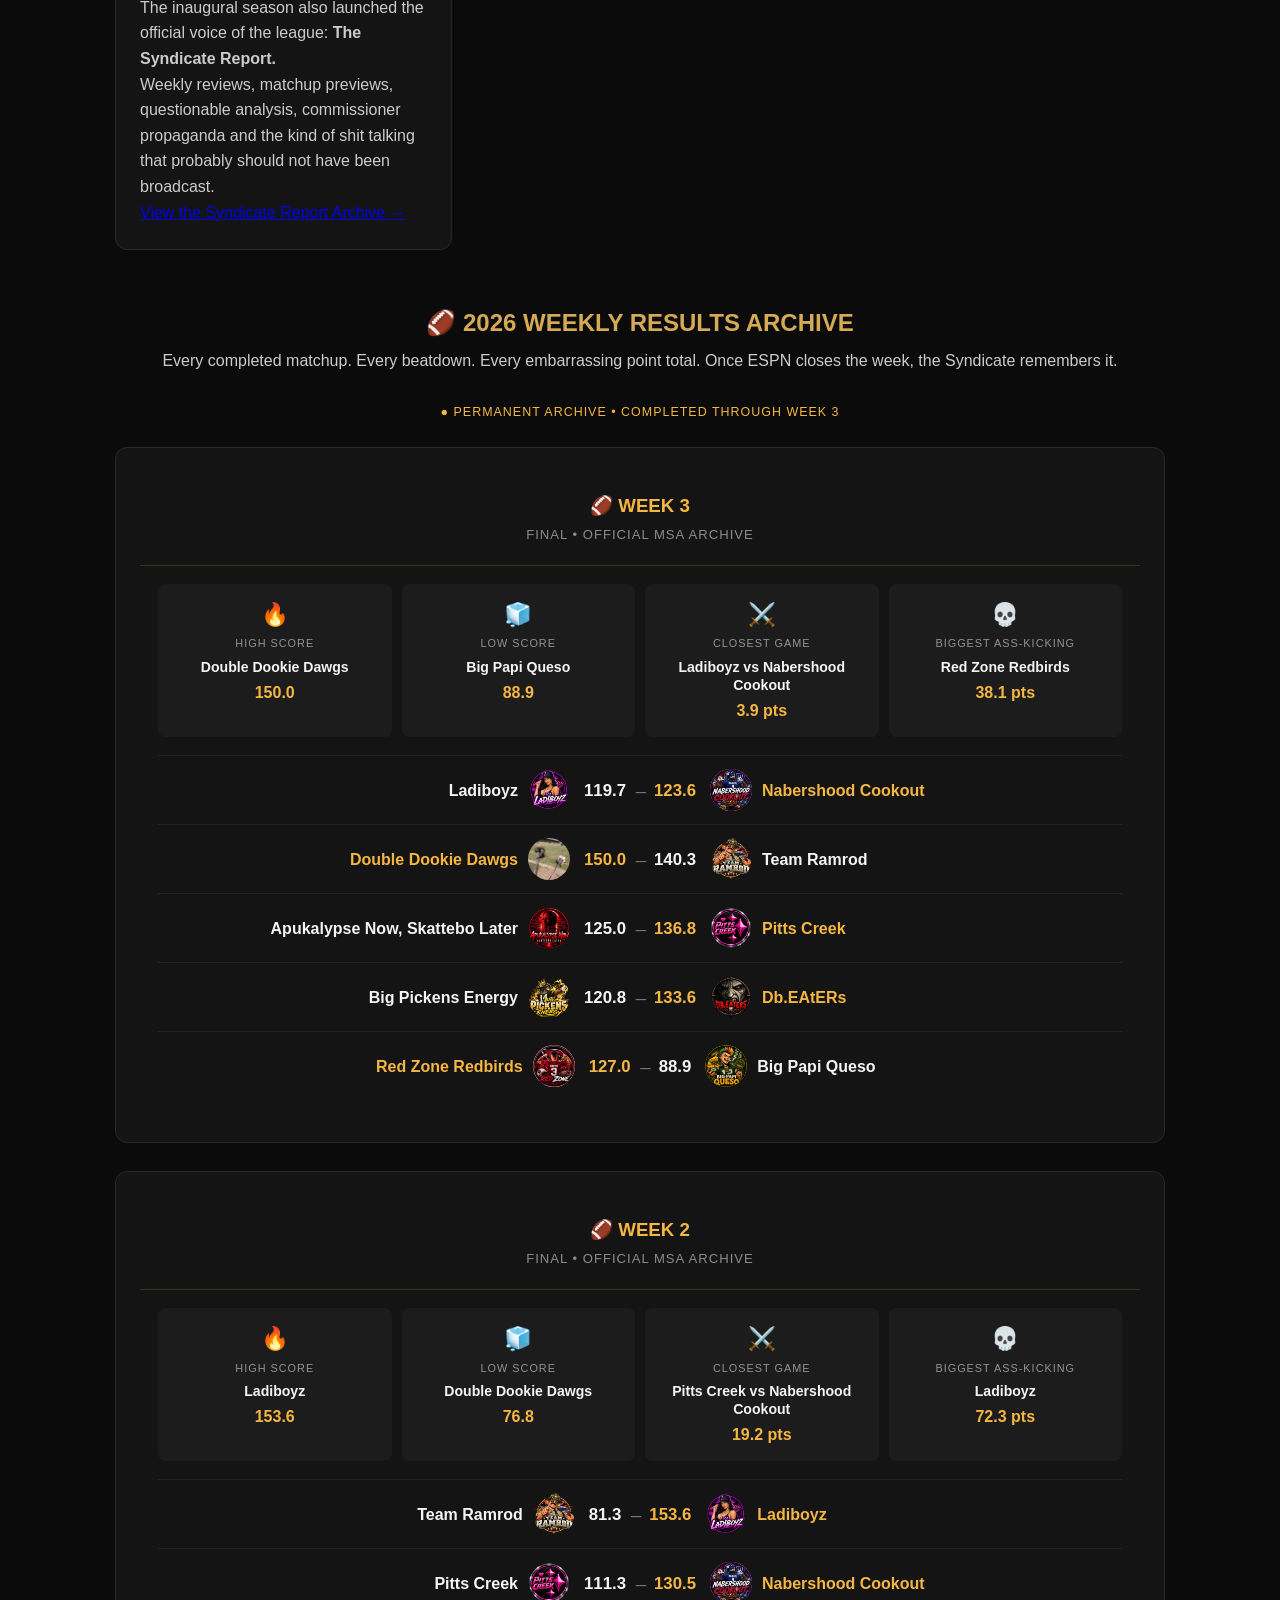
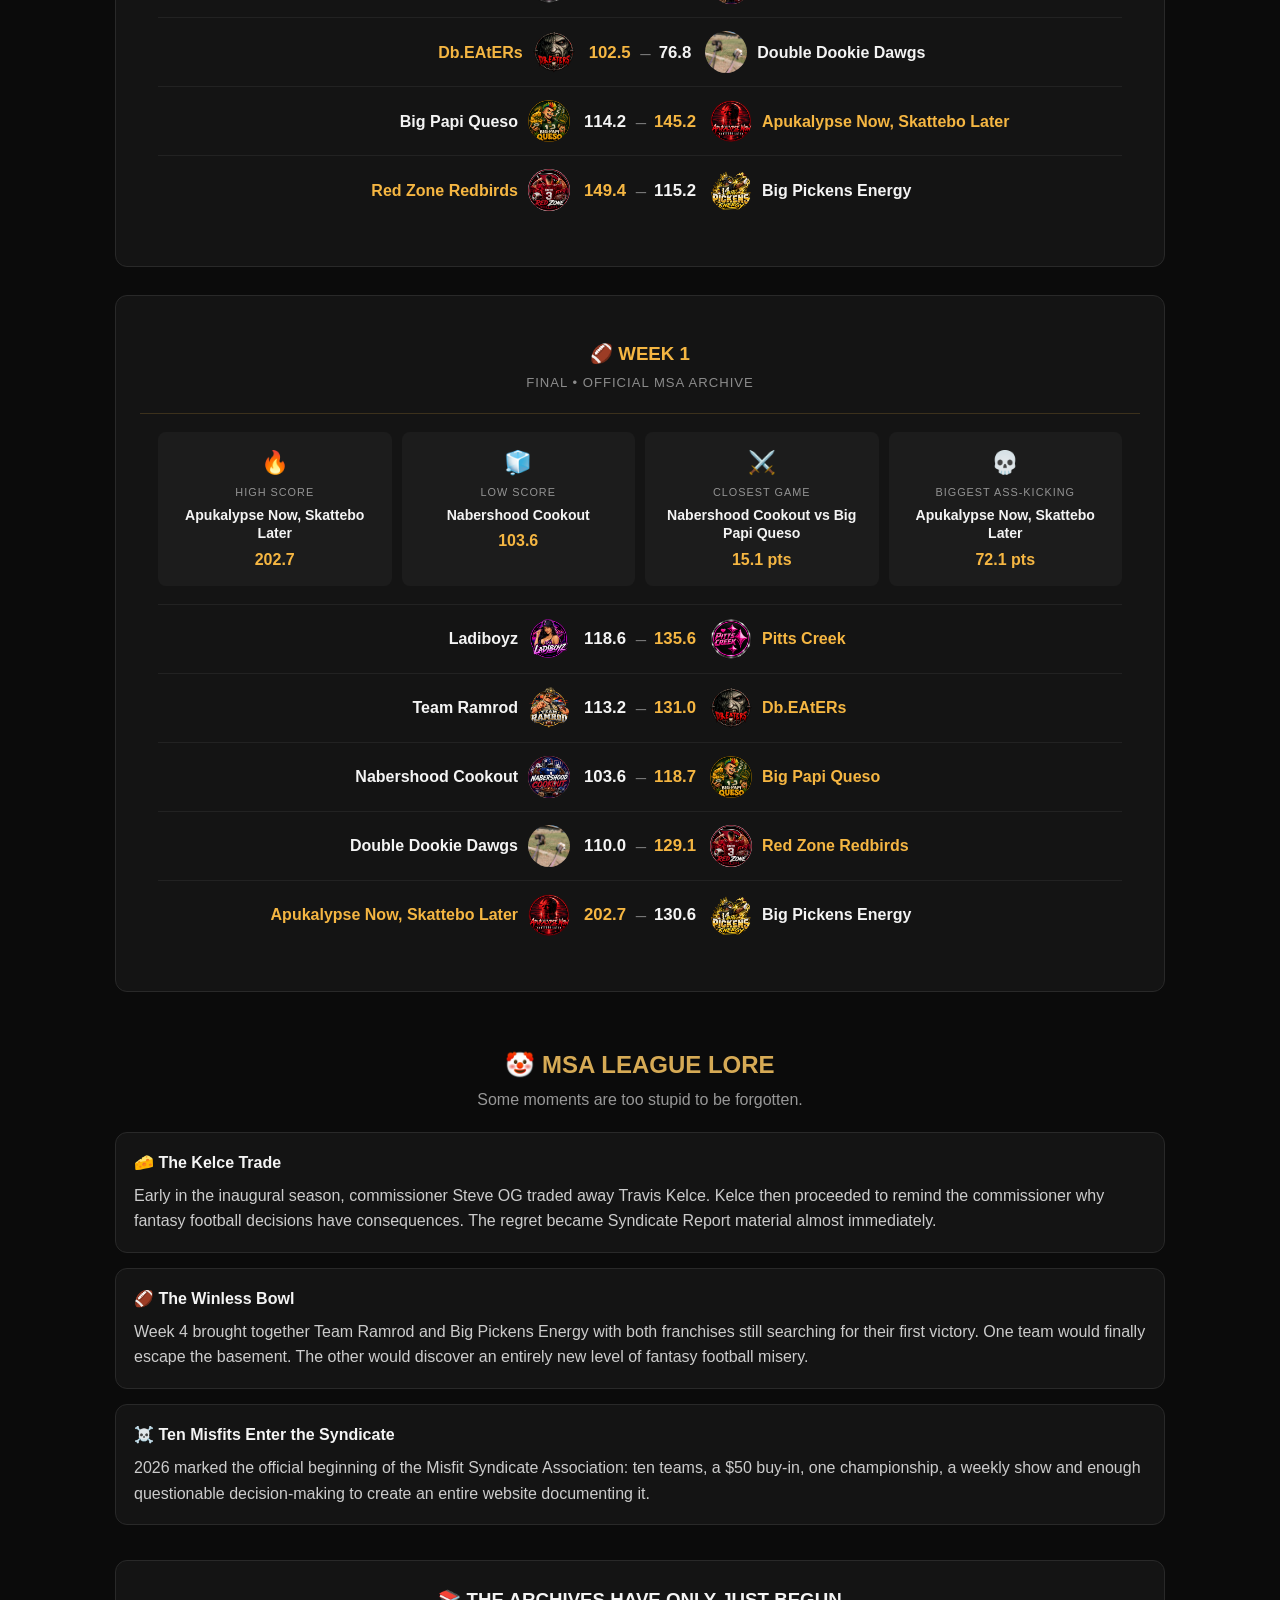
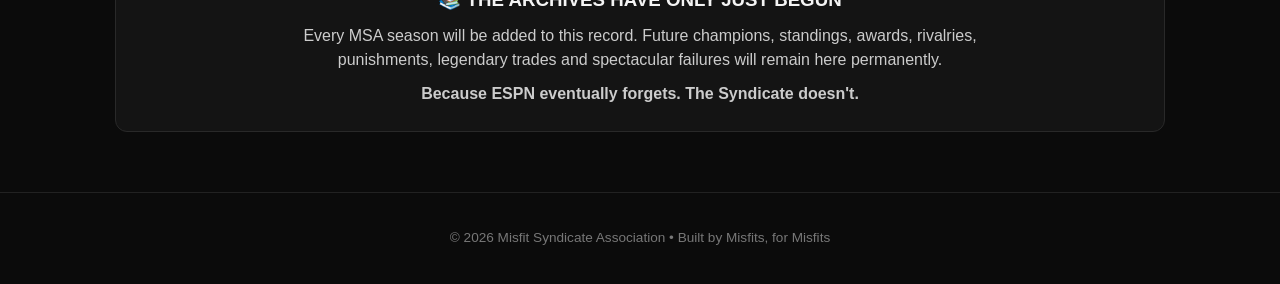
==== commit 7af15d03: "Add Rules to League History navigation" ====
--- a/league-history.html
+++ b/league-history.html
@@ -468,6 +468,10 @@
 Syndicate Report
 </a>
 
+<a href="rules.html">
+Rules
+</a>
+
 <a
 href="league-history.html"
 class="active">
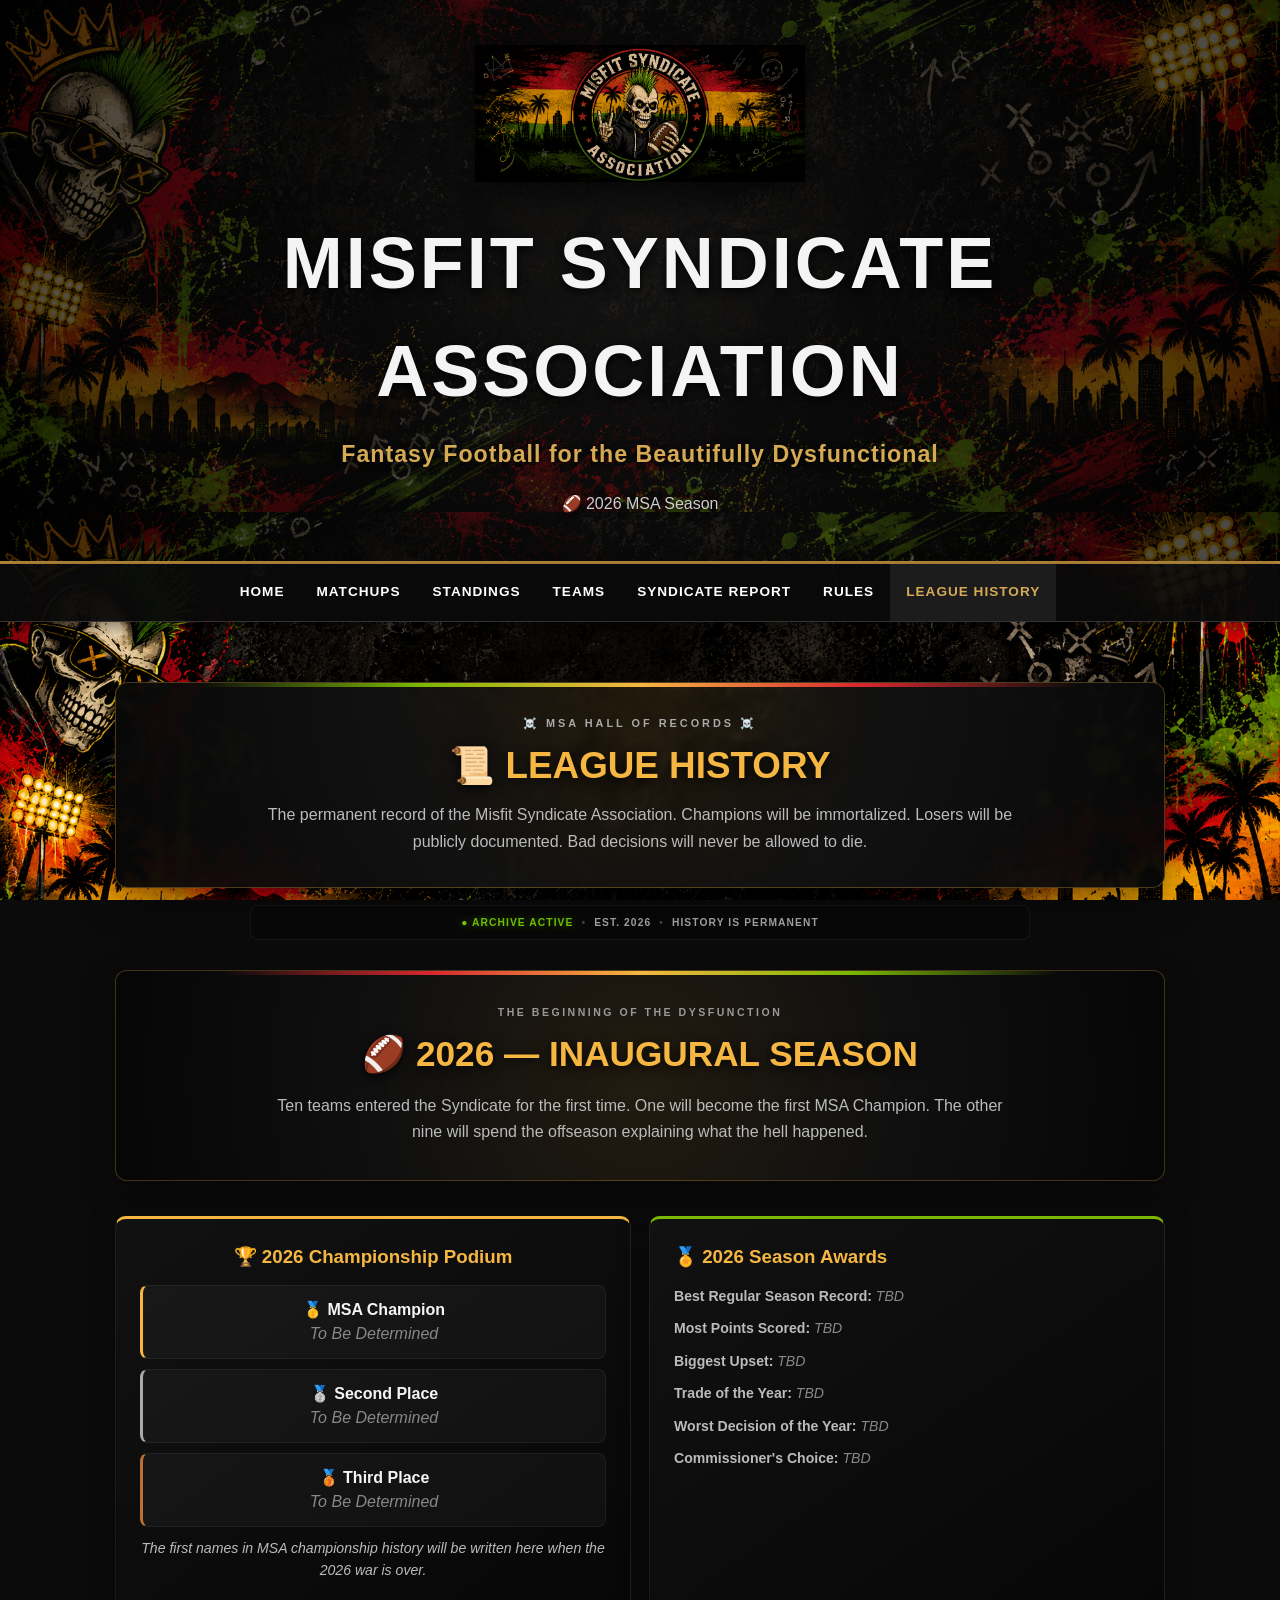
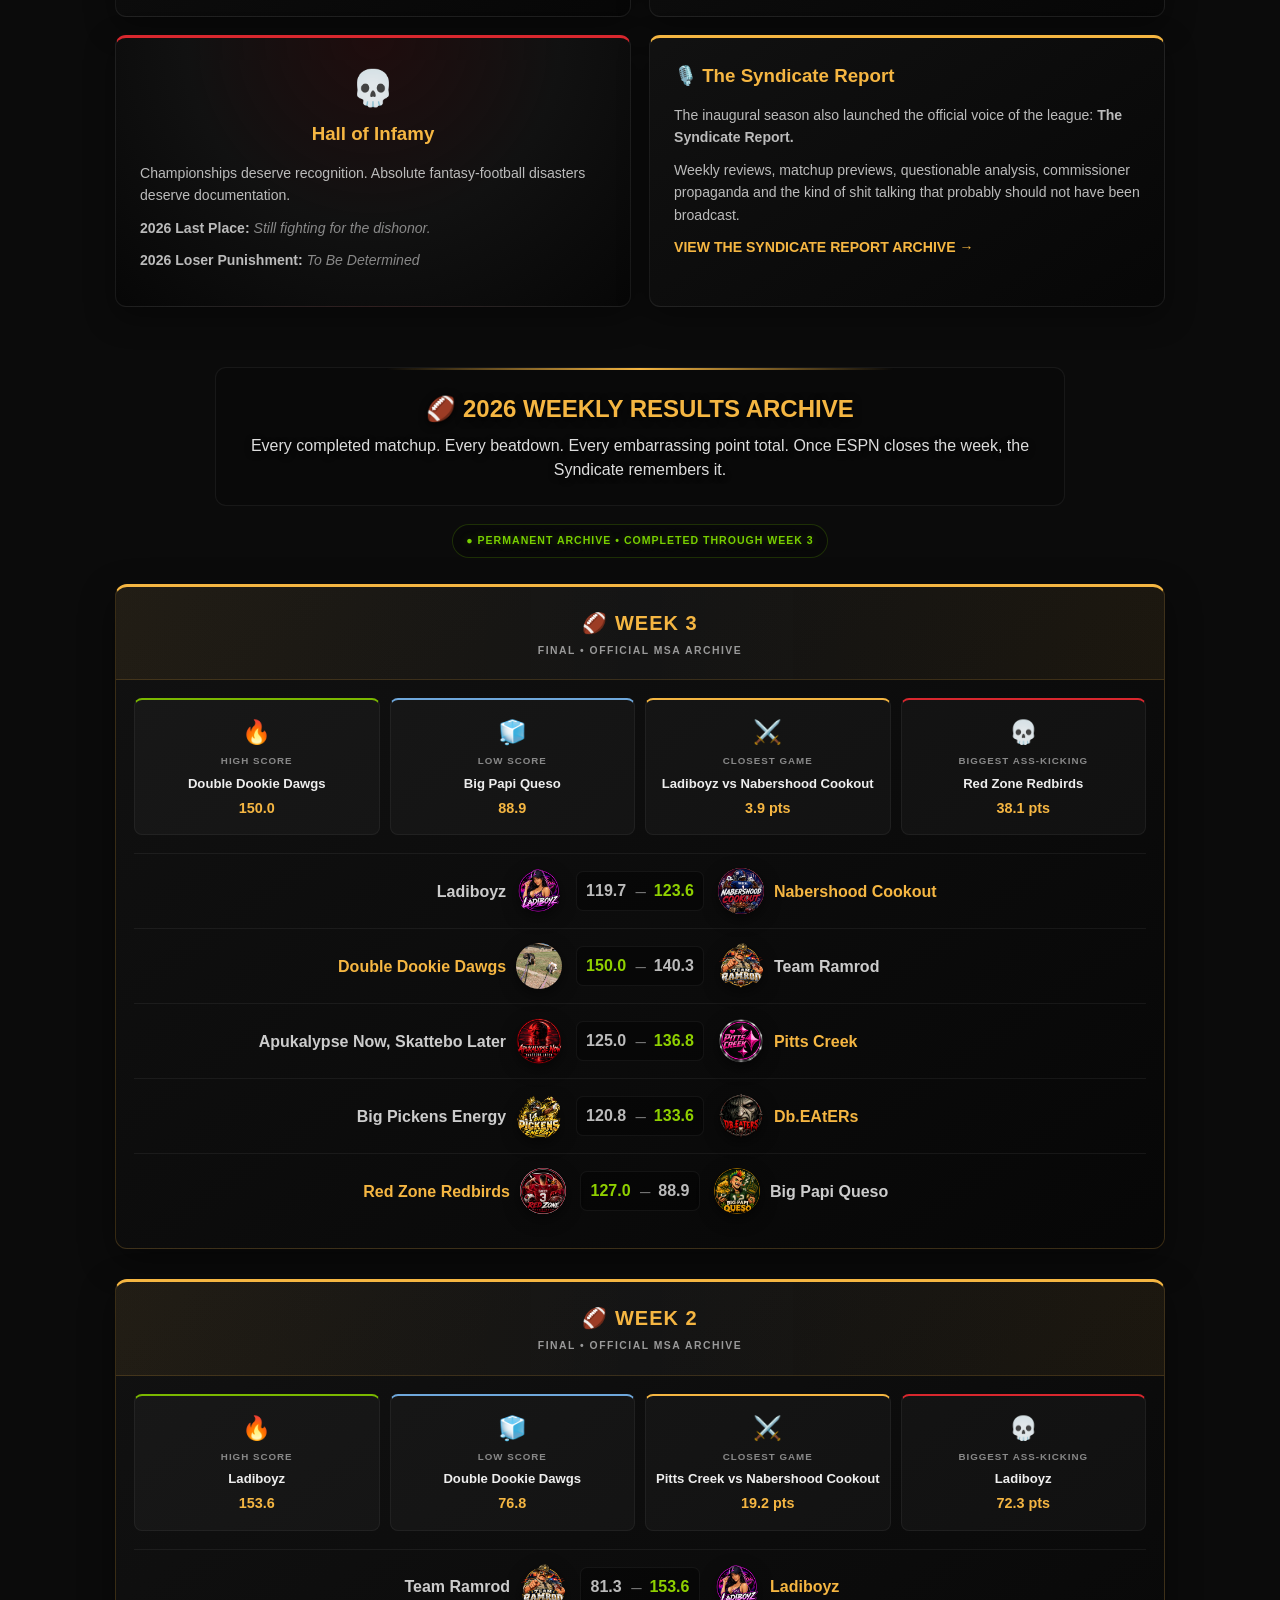
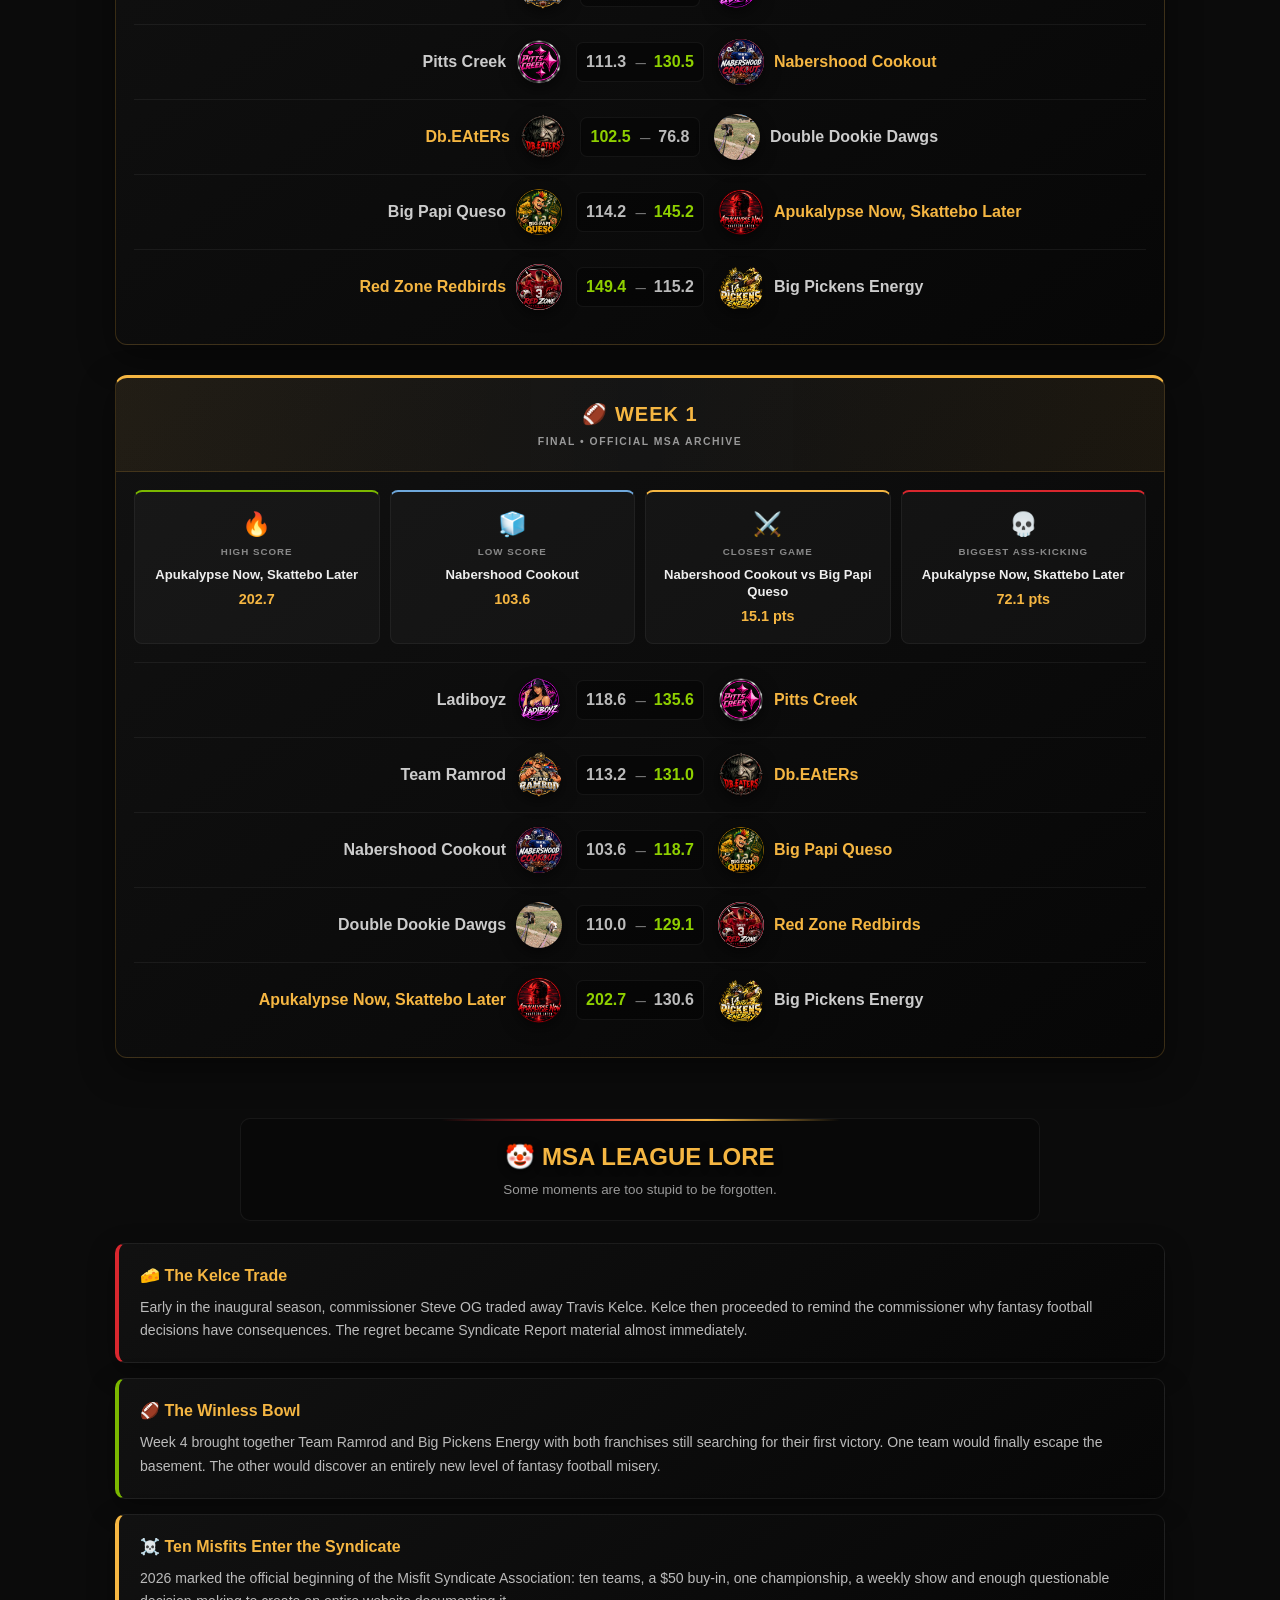
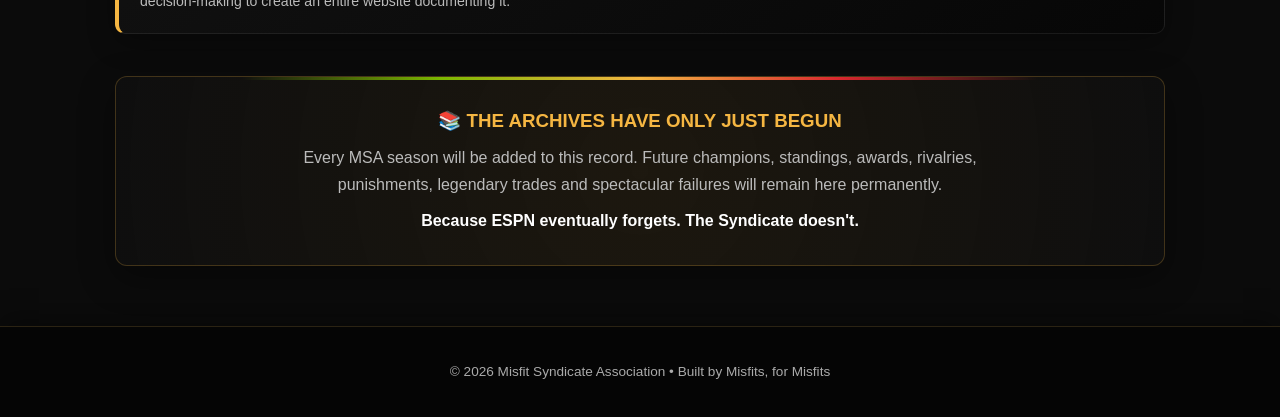
==== commit 16da6043: "Upgrade MSA Hall of Records and league history" ====
--- a/league-history.html
+++ b/league-history.html
@@ -2,17 +2,25 @@
 <html lang="en">
 
 <head>
+
 <meta charset="UTF-8">
-<meta name="viewport" content="width=device-width, initial-scale=1.0">
-
-<title>League History | Misfit Syndicate Association</title>
-
-<link rel="stylesheet" href="style.css">
+
+<meta
+name="viewport"
+content="width=device-width, initial-scale=1.0">
+
+<title>
+League History | Misfit Syndicate Association
+</title>
+
+<link
+rel="stylesheet"
+href="style.css">
 
 <style>
 
 /* =========================================================
-   MSA LEAGUE HISTORY
+   MSA LEAGUE HISTORY — HALL OF RECORDS
    ========================================================= */
 
 .history-page {
@@ -20,59 +28,256 @@
     margin: auto;
 }
 
+
+/* =========================================================
+   HISTORY INTRO
+   ========================================================= */
+
 .history-intro {
     text-align: center;
-    margin-bottom: 35px;
-}
+
+    margin-bottom: 25px;
+
+    padding: 32px 22px;
+
+    position: relative;
+
+    overflow: hidden;
+
+    background:
+        radial-gradient(
+            circle at top,
+            rgba(245,182,66,.11),
+            rgba(18,18,18,.96) 45%,
+            rgba(7,7,7,.95)
+        );
+
+    border:
+        1px solid rgba(245,182,66,.28);
+
+    border-radius: 13px;
+
+    box-shadow:
+        0 14px 40px rgba(0,0,0,.48);
+
+    backdrop-filter: blur(2px);
+    -webkit-backdrop-filter: blur(2px);
+}
+
+
+.history-intro::before {
+    content: "";
+
+    position: absolute;
+
+    top: 0;
+    left: 8%;
+    right: 8%;
+
+    height: 4px;
+
+    background:
+        linear-gradient(
+            90deg,
+            transparent,
+            #7bb800,
+            #f5b642,
+            #d9272e,
+            transparent
+        );
+}
+
+
+.history-intro-label {
+    margin-bottom: 7px;
+
+    color: #aaa;
+
+    font-size: .68rem;
+
+    font-weight: 900;
+
+    letter-spacing: 3px;
+
+    text-transform: uppercase;
+}
+
 
 .history-intro h2 {
-    margin-bottom: 8px;
-}
+    margin-bottom: 9px;
+
+    color: #f5b642;
+
+    font-size:
+        clamp(1.7rem,4vw,2.3rem);
+
+    text-shadow:
+        0 3px 12px rgba(0,0,0,.85);
+}
+
 
 .history-intro p {
     max-width: 750px;
+
     margin: auto;
-}
-
-
-/* =========================================================
-   INAUGURAL SEASON
+
+    color: #bbb;
+
+    line-height: 1.65;
+}
+
+
+/* =========================================================
+   ARCHIVE STATUS BAR
+   ========================================================= */
+
+.archive-status-bar {
+    display: flex;
+
+    justify-content: center;
+
+    align-items: center;
+
+    flex-wrap: wrap;
+
+    gap: 8px;
+
+    max-width: 780px;
+
+    margin:
+        -8px auto 30px auto;
+
+    padding:
+        9px 14px;
+
+    background:
+        rgba(8,8,8,.78);
+
+    border:
+        1px solid rgba(255,255,255,.06);
+
+    border-radius: 8px;
+
+    color: #aaa;
+
+    font-size: .64rem;
+
+    font-weight: 900;
+
+    letter-spacing: 1.1px;
+
+    text-transform: uppercase;
+}
+
+
+.archive-status-live {
+    color: #78cf00;
+
+    text-shadow:
+        0 0 8px rgba(120,207,0,.45);
+}
+
+
+.archive-status-divider {
+    opacity: .35;
+}
+
+
+/* =========================================================
+   INAUGURAL SEASON BANNER
    ========================================================= */
 
 .season-banner {
     text-align: center;
-    padding: 30px 20px;
-    margin-bottom: 30px;
+
+    padding:
+        34px 22px;
+
+    margin-bottom: 35px;
+
     position: relative;
+
     overflow: hidden;
-}
+
+    background:
+        radial-gradient(
+            circle at center,
+            rgba(245,182,66,.10),
+            rgba(16,16,16,.96) 50%,
+            rgba(6,6,6,.95)
+        );
+
+    border:
+        1px solid rgba(245,182,66,.25);
+
+    border-radius: 12px;
+
+    box-shadow:
+        0 12px 35px rgba(0,0,0,.42);
+}
+
 
 .season-banner::before {
     content: "";
+
     position: absolute;
+
     top: 0;
-    left: 0;
-    right: 0;
+    left: 10%;
+    right: 10%;
+
     height: 4px;
-    background: linear-gradient(
-        90deg,
-        transparent,
-        #f5b642,
-        transparent
-    );
-}
+
+    background:
+        linear-gradient(
+            90deg,
+            transparent,
+            #d9272e,
+            #f5b642,
+            #7bb800,
+            transparent
+        );
+}
+
+
+.season-label {
+    color: #999;
+
+    text-transform: uppercase;
+
+    letter-spacing: 2.5px;
+
+    font-size: .66rem;
+
+    font-weight: 900;
+
+    margin-bottom: 7px;
+}
+
 
 .season-year {
-    font-size: 2rem;
-    font-weight: bold;
-    margin-bottom: 5px;
-}
-
-.season-label {
-    text-transform: uppercase;
-    letter-spacing: 2px;
-    font-size: .8rem;
-    opacity: .65;
+    color: #f5b642;
+
+    font-size:
+        clamp(1.55rem,4vw,2.2rem);
+
+    font-weight: 900;
+
+    margin-bottom: 12px;
+
+    text-shadow:
+        0 3px 12px rgba(0,0,0,.85);
+}
+
+
+.season-banner p {
+    max-width: 750px;
+
+    margin: auto;
+
+    color: #bbb;
+
+    line-height: 1.65;
 }
 
 
@@ -82,42 +287,152 @@
 
 .history-grid {
     display: grid;
+
     grid-template-columns:
-        repeat(auto-fit, minmax(280px, 1fr));
-    gap: 20px;
-    margin-bottom: 35px;
-}
+        repeat(2,1fr);
+
+    gap: 18px;
+
+    margin-bottom: 45px;
+}
+
 
 .history-card {
     position: relative;
-}
+
+    overflow: hidden;
+
+    padding: 24px;
+
+    background:
+        linear-gradient(
+            145deg,
+            rgba(18,18,18,.96),
+            rgba(7,7,7,.95)
+        );
+
+    border:
+        1px solid rgba(255,255,255,.075);
+
+    border-top:
+        3px solid #f5b642;
+
+    border-radius: 11px;
+
+    box-shadow:
+        0 10px 30px rgba(0,0,0,.38);
+
+    transition:
+        transform .2s ease,
+        border-color .2s ease;
+}
+
+
+.history-card:nth-child(2) {
+    border-top-color: #7bb800;
+}
+
+
+.history-card:nth-child(3) {
+    border-top-color: #d9272e;
+}
+
+
+.history-card:nth-child(4) {
+    border-top-color: #f5b642;
+}
+
+
+.history-card:hover {
+    transform:
+        translateY(-3px);
+
+    border-color:
+        rgba(245,182,66,.35);
+}
+
 
 .history-card h3 {
-    margin-top: 0;
-}
+    margin:
+        0 0 14px 0;
+
+    color: #f5b642;
+}
+
 
 .history-card p {
+    color: #bbb;
+
     line-height: 1.6;
-}
-
-
-/* =========================================================
-   PODIUM
+
+    font-size: .88rem;
+
+    margin:
+        10px 0;
+}
+
+
+.history-card a {
+    color: #f5b642;
+
+    font-weight: 900;
+
+    text-decoration: none;
+}
+
+
+.history-card a:hover {
+    color: #ffd166;
+}
+
+
+/* =========================================================
+   CHAMPIONSHIP PODIUM
    ========================================================= */
 
 .podium {
     text-align: center;
 }
 
+
 .podium-place {
-    padding: 12px;
-    margin: 10px 0;
+    padding:
+        12px;
+
+    margin:
+        10px 0;
+
     border-radius: 8px;
-    background: rgba(255,255,255,.04);
-}
+
+    background:
+        rgba(255,255,255,.035);
+
+    border:
+        1px solid rgba(255,255,255,.055);
+}
+
+
+.podium-place:nth-of-type(1) {
+    border-left:
+        3px solid #f5b642;
+}
+
+
+.podium-place:nth-of-type(2) {
+    border-left:
+        3px solid #aaa;
+}
+
+
+.podium-place:nth-of-type(3) {
+    border-left:
+        3px solid #b87333;
+}
+
 
 .pending {
-    opacity: .55;
+    color: #888;
+
     font-style: italic;
 }
 
@@ -127,13 +442,22 @@
    ========================================================= */
 
 .infamy-card {
-    border: 1px solid rgba(245,182,66,.2);
-}
+    background:
+        radial-gradient(
+            circle at top,
+            rgba(217,39,46,.10),
+            rgba(18,18,18,.96) 50%,
+            rgba(7,7,7,.95)
+        );
+}
+
 
 .infamy-warning {
     text-align: center;
-    font-size: 2rem;
-    margin-bottom: 8px;
+
+    font-size: 2.2rem;
+
+    margin-bottom: 5px;
 }
 
 
@@ -142,44 +466,190 @@
    ========================================================= */
 
 .weekly-history-section {
-    margin-top: 55px;
-    margin-bottom: 55px;
-}
+    margin-top: 60px;
+
+    margin-bottom: 60px;
+}
+
+
+.weekly-history-header {
+    max-width: 850px;
+
+    margin:
+        0 auto 18px auto;
+
+    padding:
+        23px 18px;
+
+    text-align: center;
+
+    position: relative;
+
+    background:
+        rgba(9,9,9,.78);
+
+    border:
+        1px solid rgba(255,255,255,.06);
+
+    border-radius: 11px;
+}
+
+
+.weekly-history-header::before {
+    content: "";
+
+    position: absolute;
+
+    left: 20%;
+    right: 20%;
+    top: 0;
+
+    height: 2px;
+
+    background:
+        linear-gradient(
+            90deg,
+            transparent,
+            #f5b642,
+            transparent
+        );
+}
+
+
+.weekly-history-header .section-title {
+    color: #f5b642;
+
+    margin-bottom: 7px;
+}
+
+
+.weekly-history-header .section-sub {
+    margin-bottom: 0;
+}
+
+
+/* =========================================================
+   HISTORY STATUS
+   ========================================================= */
 
 .history-status {
+    width: fit-content;
+
+    max-width: 95%;
+
+    margin:
+        12px auto 26px auto;
+
+    padding:
+        8px 13px;
+
     text-align: center;
-    font-size: .78rem;
+
+    color: #999;
+
+    background:
+        rgba(8,8,8,.72);
+
+    border:
+        1px solid rgba(255,255,255,.06);
+
+    border-radius: 999px;
+
+    font-size: .66rem;
+
+    font-weight: 900;
+
     letter-spacing: 1px;
-    opacity: .65;
-    margin: 12px 0 25px 0;
-}
+
+    text-transform: uppercase;
+}
+
 
 .history-status.live {
-    color: #f5b642;
-    opacity: 1;
-}
+    color: #78cf00;
+
+    border-color:
+        rgba(120,207,0,.20);
+
+    text-shadow:
+        0 0 8px rgba(120,207,0,.30);
+}
+
+
+/* =========================================================
+   WEEK HISTORY
+   ========================================================= */
 
 .week-history {
-    margin-bottom: 28px;
+    margin-bottom: 30px;
+
     overflow: hidden;
-}
+
+    padding: 0;
+
+    background:
+        linear-gradient(
+            145deg,
+            rgba(18,18,18,.97),
+            rgba(7,7,7,.96)
+        );
+
+    border:
+        1px solid rgba(245,182,66,.20);
+
+    border-top:
+        3px solid #f5b642;
+
+    border-radius: 12px;
+
+    box-shadow:
+        0 12px 35px rgba(0,0,0,.42);
+}
+
 
 .week-history-header {
     text-align: center;
-    padding: 20px;
-    border-bottom: 1px solid rgba(245,182,66,.18);
-}
+
+    padding:
+        21px;
+
+    background:
+        linear-gradient(
+            90deg,
+            rgba(245,182,66,.07),
+            rgba(255,255,255,.025),
+            rgba(245,182,66,.07)
+        );
+
+    border-bottom:
+        1px solid rgba(245,182,66,.16);
+}
+
 
 .week-history-header h3 {
-    margin: 0 0 5px 0;
+    margin:
+        0 0 5px 0;
+
     color: #f5b642;
-}
+
+    font-size: 1.25rem;
+
+    letter-spacing: 1px;
+}
+
 
 .week-history-header p {
     margin: 0;
-    opacity: .65;
-    font-size: .82rem;
-    letter-spacing: 1px;
+
+    color: #999;
+
+    font-size: .65rem;
+
+    font-weight: 900;
+
+    letter-spacing: 1.5px;
+
+    text-transform: uppercase;
 }
 
 
@@ -189,41 +659,110 @@
 
 .week-awards {
     display: grid;
-    grid-template-columns: repeat(4, 1fr);
+
+    grid-template-columns:
+        repeat(4,1fr);
+
     gap: 10px;
+
     padding: 18px;
 }
+
 
 .week-award {
     text-align: center;
-    padding: 14px 8px;
+
+    padding:
+        15px 8px;
+
     border-radius: 8px;
-    background: rgba(255,255,255,.035);
-}
+
+    background:
+        rgba(255,255,255,.032);
+
+    border:
+        1px solid rgba(255,255,255,.055);
+
+    transition:
+        transform .2s ease,
+        border-color .2s ease;
+}
+
+
+.week-award:hover {
+    transform:
+        translateY(-2px);
+
+    border-color:
+        rgba(245,182,66,.20);
+}
+
+
+.week-award:nth-child(1) {
+    border-top:
+        2px solid #7bb800;
+}
+
+
+.week-award:nth-child(2) {
+    border-top:
+        2px solid #6fa8dc;
+}
+
+
+.week-award:nth-child(3) {
+    border-top:
+        2px solid #f5b642;
+}
+
+
+.week-award:nth-child(4) {
+    border-top:
+        2px solid #d9272e;
+}
+
 
 .week-award-icon {
-    font-size: 1.4rem;
+    font-size: 1.45rem;
+
     margin-bottom: 4px;
 }
 
+
 .week-award-label {
-    font-size: .68rem;
+    color: #888;
+
+    font-size: .61rem;
+
+    font-weight: 900;
+
     letter-spacing: 1px;
+
     text-transform: uppercase;
-    opacity: .55;
+
     margin-bottom: 6px;
 }
 
+
 .week-award-team {
-    font-weight: bold;
-    font-size: .88rem;
+    color: #eee;
+
+    font-weight: 900;
+
+    font-size: .82rem;
+
     line-height: 1.3;
 }
+
 
 .week-award-score {
     color: #f5b642;
-    font-weight: bold;
-    margin-top: 5px;
+
+    font-weight: 900;
+
+    margin-top: 6px;
+
+    font-size: .9rem;
 }
 
 
@@ -232,74 +771,136 @@
    ========================================================= */
 
 .week-matchups {
-    padding: 0 18px 18px 18px;
-}
+    padding:
+        0 18px 20px 18px;
+}
+
 
 .history-matchup {
     display: grid;
+
     grid-template-columns:
-        minmax(0, 1fr)
+        minmax(0,1fr)
         auto
-        minmax(0, 1fr);
+        minmax(0,1fr);
 
     align-items: center;
+
     gap: 14px;
 
-    padding: 13px 10px;
+    padding:
+        14px 10px;
 
     border-top:
         1px solid rgba(255,255,255,.06);
-}
+
+    transition:
+        background .18s ease;
+}
+
+
+.history-matchup:hover {
+    background:
+        rgba(245,182,66,.035);
+}
+
 
 .history-team {
     display: flex;
+
     align-items: center;
+
     gap: 10px;
+
     min-width: 0;
 }
+
 
 .history-team.away {
     justify-content: flex-end;
+
     text-align: right;
 }
+
 
 .history-team.home {
     justify-content: flex-start;
+
     text-align: left;
 }
 
+
 .history-team-logo {
-    width: 42px;
-    height: 42px;
+    width: 46px;
+
+    height: 46px;
+
     object-fit: contain;
+
     border-radius: 50%;
+
     flex-shrink: 0;
-}
+
+    filter:
+        drop-shadow(
+            0 5px 8px rgba(0,0,0,.55)
+        );
+}
+
 
 .history-team-name {
-    font-weight: bold;
+    color: #ccc;
+
+    font-weight: 900;
+
     line-height: 1.2;
 }
 
-.history-team.winner .history-team-name {
+
+.history-team.winner
+.history-team-name {
     color: #f5b642;
 }
 
+
 .history-score {
+    min-width: 120px;
+
+    padding:
+        7px 9px;
+
     text-align: center;
+
     white-space: nowrap;
-    font-weight: bold;
-    font-size: 1.05rem;
-}
+
+    color: #bbb;
+
+    background:
+        rgba(0,0,0,.34);
+
+    border:
+        1px solid rgba(255,255,255,.055);
+
+    border-radius: 7px;
+
+    font-weight: 900;
+
+    font-size: 1rem;
+}
+
 
 .winner-score {
-    color: #f5b642;
-}
+    color: #8fd000;
+}
+
 
 .history-score-vs {
+    color: #777;
+
     font-size: .65rem;
-    opacity: .45;
-    margin: 0 5px;
+
+    margin:
+        0 5px;
 }
 
 
@@ -308,32 +909,129 @@
    ========================================================= */
 
 .lore-section {
-    margin-top: 35px;
-}
+    margin-top: 45px;
+}
+
+
+.lore-header {
+    max-width: 800px;
+
+    margin:
+        0 auto 22px auto;
+
+    padding:
+        20px 16px;
+
+    text-align: center;
+
+    position: relative;
+
+    background:
+        rgba(9,9,9,.76);
+
+    border:
+        1px solid rgba(255,255,255,.06);
+
+    border-radius: 10px;
+}
+
+
+.lore-header::before {
+    content: "";
+
+    position: absolute;
+
+    top: 0;
+    left: 25%;
+    right: 25%;
+
+    height: 2px;
+
+    background:
+        linear-gradient(
+            90deg,
+            transparent,
+            #d9272e,
+            #f5b642,
+            transparent
+        );
+}
+
 
 .lore-title {
     text-align: center;
+
+    color: #f5b642;
+
     margin-bottom: 5px;
 }
+
 
 .lore-subtitle {
     text-align: center;
-    opacity: .6;
-    margin-bottom: 20px;
-}
+
+    color: #999;
+
+    margin-bottom: 0;
+
+    font-size: .84rem;
+}
+
 
 .lore-entry {
     margin-bottom: 15px;
-    padding: 18px;
-}
+
+    padding:
+        20px 21px;
+
+    position: relative;
+
+    background:
+        linear-gradient(
+            145deg,
+            rgba(18,18,18,.95),
+            rgba(7,7,7,.94)
+        );
+
+    border:
+        1px solid rgba(255,255,255,.07);
+
+    border-left:
+        4px solid #f5b642;
+
+    border-radius: 10px;
+
+    box-shadow:
+        0 9px 28px rgba(0,0,0,.32);
+}
+
+
+.lore-entry:nth-of-type(2) {
+    border-left-color: #d9272e;
+}
+
+
+.lore-entry:nth-of-type(3) {
+    border-left-color: #7bb800;
+}
+
 
 .lore-entry h4 {
-    margin: 0 0 8px 0;
-}
+    margin:
+        0 0 8px 0;
+
+    color: #f5b642;
+}
+
 
 .lore-entry p {
     margin: 0;
-    line-height: 1.6;
+
+    color: #bbb;
+
+    line-height: 1.65;
+
+    font-size: .88rem;
 }
 
 
@@ -343,13 +1041,75 @@
 
 .archive-note {
     text-align: center;
-    padding: 25px;
-    margin-top: 35px;
-}
+
+    padding:
+        30px 22px;
+
+    margin-top: 42px;
+
+    position: relative;
+
+    overflow: hidden;
+
+    background:
+        radial-gradient(
+            circle at center,
+            rgba(245,182,66,.08),
+            rgba(15,15,15,.95)
+        );
+
+    border:
+        1px solid rgba(245,182,66,.22);
+
+    border-radius: 12px;
+
+    box-shadow:
+        0 12px 35px rgba(0,0,0,.38);
+}
+
+
+.archive-note::before {
+    content: "";
+
+    position: absolute;
+
+    top: 0;
+    left: 12%;
+    right: 12%;
+
+    height: 3px;
+
+    background:
+        linear-gradient(
+            90deg,
+            transparent,
+            #7bb800,
+            #f5b642,
+            #d9272e,
+            transparent
+        );
+}
+
+
+.archive-note h3 {
+    color: #f5b642;
+}
+
 
 .archive-note p {
     max-width: 700px;
-    margin: 10px auto 0 auto;
+
+    margin:
+        10px auto 0 auto;
+
+    color: #bbb;
+
+    line-height: 1.65;
+}
+
+
+.archive-note strong {
+    color: #fff;
 }
 
 
@@ -359,56 +1119,131 @@
 
 .history-error {
     text-align: center;
-    padding: 25px;
-}
-
-
-/* =========================================================
-   MOBILE
-   ========================================================= */
-
-@media (max-width: 750px) {
+
+    padding: 27px;
+
+    background:
+        rgba(10,10,10,.90);
+
+    border:
+        1px solid rgba(217,39,46,.25);
+
+    border-radius: 10px;
+}
+
+
+/* =========================================================
+   TABLET
+   ========================================================= */
+
+@media (max-width: 800px) {
+
+    .history-grid {
+        grid-template-columns:
+            1fr;
+    }
+
 
     .week-awards {
         grid-template-columns:
-            repeat(2, 1fr);
+            repeat(2,1fr);
     }
 
 }
 
+
+/* =========================================================
+   MOBILE
+   ========================================================= */
+
 @media (max-width: 650px) {
 
+    .history-intro {
+        padding:
+            25px 14px;
+    }
+
+
     .season-year {
-        font-size: 1.6rem;
+        font-size: 1.5rem;
     }
 
+
     .history-matchup {
-        gap: 6px;
+        gap: 5px;
+
         padding-left: 0;
+
         padding-right: 0;
     }
 
+
+    .history-team {
+        gap: 5px;
+    }
+
+
     .history-team-logo {
         width: 32px;
+
         height: 32px;
     }
 
+
     .history-team-name {
-        font-size: .76rem;
+        font-size: .7rem;
     }
 
+
     .history-score {
-        font-size: .86rem;
+        min-width: 88px;
+
+        padding:
+            6px 4px;
+
+        font-size: .78rem;
     }
 
-}
+
+    .week-matchups {
+        padding:
+            0 8px 14px 8px;
+    }
+
+
+    .archive-status-bar {
+        font-size: .56rem;
+    }
+
+}
+
 
 @media (max-width: 420px) {
 
     .week-awards {
-        grid-template-columns: 1fr;
+        grid-template-columns:
+            1fr;
     }
 
+
+    .history-team-logo {
+        width: 28px;
+
+        height: 28px;
+    }
+
+
+    .history-team-name {
+        font-size: .62rem;
+    }
+
+
+    .history-score {
+        min-width: 75px;
+
+        font-size: .7rem;
+    }
+
 }
 
 </style>
@@ -417,6 +1252,7 @@
 
 
 <body>
+
 
 <header>
 
@@ -492,13 +1328,17 @@
      INTRO
      ===================================================== -->
 
-<section class="panel history-intro">
+<section class="history-intro">
+
+<div class="history-intro-label">
+☠️ MSA HALL OF RECORDS ☠️
+</div>
 
 <h2>
 📜 LEAGUE HISTORY
 </h2>
 
-<p class="muted">
+<p>
 
 The permanent record of the Misfit Syndicate Association.
 Champions will be immortalized. Losers will be publicly
@@ -510,10 +1350,39 @@
 
 
 <!-- =====================================================
+     ARCHIVE STATUS BAR
+     ===================================================== -->
+
+<div class="archive-status-bar">
+
+<span class="archive-status-live">
+● ARCHIVE ACTIVE
+</span>
+
+<span class="archive-status-divider">
+•
+</span>
+
+<span>
+EST. 2026
+</span>
+
+<span class="archive-status-divider">
+•
+</span>
+
+<span>
+HISTORY IS PERMANENT
+</span>
+
+</div>
+
+
+<!-- =====================================================
      INAUGURAL SEASON
      ===================================================== -->
 
-<section class="card season-banner">
+<section class="season-banner">
 
 <div class="season-label">
 The Beginning of the Dysfunction
@@ -543,12 +1412,13 @@
 <div class="history-grid">
 
 
-<div class="card history-card podium">
+<div class="history-card podium">
 
 <h3>
 🏆 2026 Championship Podium
 </h3>
 
+
 <div class="podium-place">
 
 🥇 <strong>MSA Champion</strong>
@@ -561,6 +1431,7 @@
 
 </div>
 
+
 <div class="podium-place">
 
 🥈 <strong>Second Place</strong>
@@ -573,6 +1444,7 @@
 
 </div>
 
+
 <div class="podium-place">
 
 🥉 <strong>Third Place</strong>
@@ -585,6 +1457,7 @@
 
 </div>
 
+
 <p class="pending">
 
 The first names in MSA championship history
@@ -595,7 +1468,7 @@
 </div>
 
 
-<div class="card history-card">
+<div class="history-card">
 
 <h3>
 🏅 2026 Season Awards
@@ -634,7 +1507,7 @@
 </div>
 
 
-<div class="card history-card infamy-card">
+<div class="history-card infamy-card">
 
 <div class="infamy-warning">
 💀
@@ -676,7 +1549,7 @@
 </div>
 
 
-<div class="card history-card">
+<div class="history-card">
 
 <h3>
 🎙️ The Syndicate Report
@@ -703,7 +1576,7 @@
 <p>
 
 <a href="syndicate-report.html">
-View the Syndicate Report Archive →
+VIEW THE SYNDICATE REPORT ARCHIVE →
 </a>
 
 </p>
@@ -720,6 +1593,9 @@
 
 <section class="weekly-history-section">
 
+
+<div class="weekly-history-header">
+
 <h2 class="section-title">
 🏈 2026 WEEKLY RESULTS ARCHIVE
 </h2>
@@ -730,9 +1606,12 @@
 Every beatdown.
 Every embarrassing point total.
 
-Once ESPN closes the week, the Syndicate remembers it.
+Once ESPN closes the week,
+the Syndicate remembers it.
 
 </p>
+
+</div>
 
 
 <div
@@ -746,13 +1625,14 @@
 
 <div id="weekly-history">
 
-<div class="card history-error">
+<div class="history-error">
 
 Loading completed weeks from MSA Headquarters...
 
 </div>
 
 </div>
+
 
 </section>
 
@@ -763,18 +1643,21 @@
 
 <section class="lore-section">
 
+
+<div class="lore-header">
+
 <h2 class="lore-title">
 🤡 MSA LEAGUE LORE
 </h2>
 
 <p class="lore-subtitle">
-
 Some moments are too stupid to be forgotten.
-
 </p>
 
-
-<div class="card lore-entry">
+</div>
+
+
+<div class="lore-entry">
 
 <h4>
 🧀 The Kelce Trade
@@ -796,7 +1679,7 @@
 </div>
 
 
-<div class="card lore-entry">
+<div class="lore-entry">
 
 <h4>
 🏈 The Winless Bowl
@@ -818,7 +1701,7 @@
 </div>
 
 
-<div class="card lore-entry">
+<div class="lore-entry">
 
 <h4>
 ☠️ Ten Misfits Enter the Syndicate
@@ -838,6 +1721,7 @@
 
 </div>
 
+
 </section>
 
 
@@ -845,7 +1729,7 @@
      FUTURE HISTORY
      ===================================================== -->
 
-<section class="card archive-note">
+<section class="archive-note">
 
 <h3>
 📚 THE ARCHIVES HAVE ONLY JUST BEGUN
@@ -889,6 +1773,7 @@
 
 
 <script>
+
 
 /* =========================================================
    OFFICIAL MSA TEAM LOGOS
@@ -923,7 +1808,9 @@
 
 
     if (!logo) {
+
         return "";
+
     }
 
 
@@ -945,6 +1832,7 @@
     winnerTeamId
 ) {
 
+
     const winner =
         Number(teamId) ===
         Number(winnerTeamId);
@@ -956,7 +1844,8 @@
         );
 
 
-    let logoHTML = "";
+    let logoHTML =
+        "";
 
 
     if (logo) {
@@ -973,7 +1862,9 @@
     }
 
 
-    if (side === "away") {
+    if (
+        side === "away"
+    ) {
 
         return `
 
@@ -983,8 +1874,11 @@
                 ${winner ? "winner" : ""}
             ">
 
-                <div class="history-team-name">
-                    ${teamName}
+                <div
+                class="history-team-name">
+
+                ${teamName}
+
                 </div>
 
                 ${logoHTML}
@@ -1006,8 +1900,11 @@
 
             ${logoHTML}
 
-            <div class="history-team-name">
-                ${teamName}
+            <div
+            class="history-team-name">
+
+            ${teamName}
+
             </div>
 
         </div>
@@ -1022,6 +1919,7 @@
    ========================================================= */
 
 function buildMatchup(matchup) {
+
 
     const awayWinner =
         Number(matchup.winnerTeamId) ===
@@ -1060,9 +1958,14 @@
 
                 </span>
 
-                <span class="history-score-vs">
-                    —
+
+                <span
+                class="history-score-vs">
+
+                —
+
                 </span>
+
 
                 <span class="
                     ${homeWinner
@@ -1100,12 +2003,15 @@
 
 function closestGameText(week) {
 
+
     const game =
         week.closestGame;
 
 
     if (!game) {
+
         return "N/A";
+
     }
 
 
@@ -1124,12 +2030,15 @@
 
 function biggestBlowoutText(week) {
 
+
     const game =
         week.biggestBlowout;
 
 
     if (!game) {
+
         return "N/A";
+
     }
 
 
@@ -1163,6 +2072,7 @@
    ========================================================= */
 
 function buildWeek(week) {
+
 
     const matchupsHTML =
         week.matchups
@@ -1177,17 +2087,22 @@
 
     return `
 
-        <div class="card week-history">
-
-
-            <div class="week-history-header">
+        <div class="week-history">
+
+
+            <div
+            class="week-history-header">
 
                 <h3>
-                    🏈 WEEK ${week.week}
+
+                🏈 WEEK ${week.week}
+
                 </h3>
 
                 <p>
-                    FINAL • OFFICIAL MSA ARCHIVE
+
+                FINAL • OFFICIAL MSA ARCHIVE
+
                 </p>
 
             </div>
@@ -1199,22 +2114,24 @@
                 <div class="week-award">
 
                     <div class="week-award-icon">
-                        🔥
+                    🔥
                     </div>
 
                     <div class="week-award-label">
-                        High Score
+                    High Score
                     </div>
 
                     <div class="week-award-team">
-                        ${week.highestScore.teamName}
+
+                    ${week.highestScore.teamName}
+
                     </div>
 
                     <div class="week-award-score">
 
-                        ${Number(
-                            week.highestScore.score
-                        ).toFixed(1)}
+                    ${Number(
+                        week.highestScore.score
+                    ).toFixed(1)}
 
                     </div>
 
@@ -1224,22 +2141,24 @@
                 <div class="week-award">
 
                     <div class="week-award-icon">
-                        🧊
+                    🧊
                     </div>
 
                     <div class="week-award-label">
-                        Low Score
+                    Low Score
                     </div>
 
                     <div class="week-award-team">
-                        ${week.lowestScore.teamName}
+
+                    ${week.lowestScore.teamName}
+
                     </div>
 
                     <div class="week-award-score">
 
-                        ${Number(
-                            week.lowestScore.score
-                        ).toFixed(1)}
+                    ${Number(
+                        week.lowestScore.score
+                    ).toFixed(1)}
 
                     </div>
 
@@ -1249,27 +2168,27 @@
                 <div class="week-award">
 
                     <div class="week-award-icon">
-                        ⚔️
+                    ⚔️
                     </div>
 
                     <div class="week-award-label">
-                        Closest Game
+                    Closest Game
                     </div>
 
                     <div class="week-award-team">
 
-                        ${closestGameText(
-                            week
-                        )}
+                    ${closestGameText(
+                        week
+                    )}
 
                     </div>
 
                     <div class="week-award-score">
 
-                        ${Number(
-                            week.closestGame.margin
-                        ).toFixed(1)}
-                        pts
+                    ${Number(
+                        week.closestGame.margin
+                    ).toFixed(1)}
+                    pts
 
                     </div>
 
@@ -1279,27 +2198,27 @@
                 <div class="week-award">
 
                     <div class="week-award-icon">
-                        💀
+                    💀
                     </div>
 
                     <div class="week-award-label">
-                        Biggest Ass-Kicking
+                    Biggest Ass-Kicking
                     </div>
 
                     <div class="week-award-team">
 
-                        ${biggestBlowoutText(
-                            week
-                        )}
+                    ${biggestBlowoutText(
+                        week
+                    )}
 
                     </div>
 
                     <div class="week-award-score">
 
-                        ${Number(
-                            week.biggestBlowout.margin
-                        ).toFixed(1)}
-                        pts
+                    ${Number(
+                        week.biggestBlowout.margin
+                    ).toFixed(1)}
+                    pts
 
                     </div>
 
@@ -1311,7 +2230,7 @@
 
             <div class="week-matchups">
 
-                ${matchupsHTML}
+            ${matchupsHTML}
 
             </div>
 
@@ -1328,6 +2247,7 @@
    ========================================================= */
 
 async function loadHistory() {
+
 
     const container =
         document.getElementById(
@@ -1343,13 +2263,17 @@
 
     try {
 
+
         const response =
             await fetch(
+
                 "data/history.json?t=" +
                 Date.now(),
+
                 {
                     cache: "no-store"
                 }
+
             );
 
 
@@ -1371,12 +2295,14 @@
             history.weeks.length === 0
         ) {
 
+
             container.innerHTML = `
 
-                <div class="card history-error">
-
-                    No completed weeks have been
-                    archived yet.
+                <div
+                class="history-error">
+
+                No completed weeks have been
+                archived yet.
 
                 </div>
 
@@ -1399,7 +2325,7 @@
         const weeks =
             [...history.weeks]
                 .sort(
-                    (a, b) =>
+                    (a,b) =>
                         b.week - a.week
                 );
 
@@ -1424,9 +2350,12 @@
             "COMPLETED THROUGH WEEK " +
             history.completedThroughWeek;
 
+
     }
 
+
     catch (error) {
+
 
         console.error(
             "MSA history error:",
@@ -1436,16 +2365,17 @@
 
         container.innerHTML = `
 
-            <div class="card history-error">
-
-                💀 The Syndicate archives are
-                temporarily refusing to cooperate.
-
-                <br><br>
-
-                <strong>
-                    history.json could not be loaded.
-                </strong>
+            <div
+            class="history-error">
+
+            💀 The Syndicate archives are
+            temporarily refusing to cooperate.
+
+            <br><br>
+
+            <strong>
+            history.json could not be loaded.
+            </strong>
 
             </div>
 
@@ -1455,6 +2385,7 @@
         status.textContent =
             "ARCHIVE DATA UNAVAILABLE";
 
+
     }
 
 }
@@ -1466,6 +2397,7 @@
 
 loadHistory();
 
+
 </script>
 
 
--- a/style.css
+++ b/style.css
@@ -1,19 +1,434 @@
-*{box-sizing:border-box;margin:0;padding:0}
-html{scroll-behavior:smooth}
-body{background:#0b0b0b;color:#f4f4f4;font-family:Arial,Helvetica,sans-serif;line-height:1.5}
-header{min-height:420px;display:flex;align-items:center;justify-content:center;text-align:center;padding:45px 20px;background:radial-gradient(circle at center,#292929 0%,#111 45%,#050505 100%);border-bottom:3px solid #b88a3b}
-.hero{max-width:1000px}.logo{width:min(330px,75vw);height:auto;margin-bottom:20px;filter:drop-shadow(0 8px 18px rgba(0,0,0,.7))}
-h1{font-size:clamp(2rem,6vw,4.5rem);letter-spacing:3px;text-transform:uppercase;margin-bottom:12px}
-.tagline{color:#d6aa55;font-size:clamp(1rem,3vw,1.45rem);font-weight:bold;letter-spacing:1px}.season{margin-top:20px;color:#aaa}
-nav{background:#111;border-bottom:1px solid #333;position:sticky;top:0;z-index:10}.nav-links{max-width:1100px;margin:auto;display:flex;justify-content:center;flex-wrap:wrap}
-.nav-links a{color:#fff;text-decoration:none;padding:18px 16px;font-size:.85rem;font-weight:bold;text-transform:uppercase;letter-spacing:1px}.nav-links a:hover,.nav-links a.active{color:#d6aa55;background:#1c1c1c}
-main{max-width:1100px;margin:auto;padding:60px 20px}.panel,.card{background:#141414;border:1px solid #292929;border-radius:12px}.panel{padding:40px 25px}.center{text-align:center}
-h2{color:#d6aa55;margin-bottom:15px}.muted{color:#ccc}.gold{color:#d89b32}.section-title{text-align:center;margin-bottom:8px}.section-sub{text-align:center;margin-bottom:30px;color:#ccc}
-.grid{display:grid;grid-template-columns:repeat(auto-fit,minmax(240px,1fr));gap:20px}.card{padding:24px}.card h3{margin-bottom:8px}.card p{color:#ccc}
-table{width:100%;border-collapse:collapse;text-align:left}th{padding:14px;background:#d89b32;color:#0b0b0b}td{padding:14px;border-bottom:1px solid #292929}
-.matchup{padding:20px;margin-bottom:20px;border:1px solid #333;text-align:center;border-radius:10px;background:#111}.matchup img{width:100%;height:auto;border-radius:8px;margin-top:15px}
-.video-card{background:#111;border:1px solid #333;border-radius:10px;overflow:hidden}.video-card img{width:100%;display:block}.video-card .inside{padding:18px}.watch{color:#e0a83e;font-weight:bold;text-decoration:none}
-.video-wrap{position:relative;width:100%;padding-bottom:56.25%;height:0;overflow:hidden;margin-top:25px}.video-wrap iframe{position:absolute;inset:0;width:100%;height:100%;border:0}
-.quick-links{margin-top:30px}.quick-links a{display:block;color:#fff;text-decoration:none}.quick-links a:hover{border-color:#b88a3b;transform:translateY(-2px)}
-footer{text-align:center;padding:35px 20px;color:#777;border-top:1px solid #222;font-size:.85rem}
-@media(max-width:650px){header{min-height:350px}.nav-links a{padding:14px 9px;font-size:.72rem}main{padding:40px 15px}th,td{padding:10px;font-size:.85rem}}
+*{
+    box-sizing:border-box;
+    margin:0;
+    padding:0;
+}
+
+html{
+    scroll-behavior:smooth;
+}
+
+body{
+    background-color:#0b0b0b;
+    background-image:url("msa-background.png");
+    background-size:100% auto;
+    background-position:center top;
+    background-repeat:repeat-y;
+    background-attachment:fixed;
+
+    color:#f4f4f4;
+    font-family:Arial,Helvetica,sans-serif;
+    line-height:1.5;
+}
+
+
+/* =========================================================
+   HEADER
+   ========================================================= */
+
+header{
+    min-height:420px;
+    display:flex;
+    align-items:center;
+    justify-content:center;
+    text-align:center;
+    padding:45px 20px;
+
+    background:
+        radial-gradient(
+            circle at center,
+            rgba(30,30,30,.55) 0%,
+            rgba(10,10,10,.62) 50%,
+            rgba(0,0,0,.72) 100%
+        );
+
+    border-bottom:3px solid #b88a3b;
+}
+
+.hero{
+    max-width:1000px;
+}
+
+.logo{
+    width:min(330px,75vw);
+    height:auto;
+    margin-bottom:20px;
+
+    filter:
+        drop-shadow(
+            0 8px 18px rgba(0,0,0,.7)
+        );
+}
+
+h1{
+    font-size:clamp(2rem,6vw,4.5rem);
+    letter-spacing:3px;
+    text-transform:uppercase;
+    margin-bottom:12px;
+    text-shadow:0 3px 10px rgba(0,0,0,.9);
+}
+
+.tagline{
+    color:#d6aa55;
+    font-size:clamp(1rem,3vw,1.45rem);
+    font-weight:bold;
+    letter-spacing:1px;
+    text-shadow:0 2px 8px rgba(0,0,0,.9);
+}
+
+.season{
+    margin-top:20px;
+    color:#ccc;
+    text-shadow:0 2px 8px rgba(0,0,0,.9);
+}
+
+
+/* =========================================================
+   NAVIGATION
+   ========================================================= */
+
+nav{
+    background:rgba(10,10,10,.96);
+    border-bottom:1px solid #333;
+
+    position:sticky;
+    top:0;
+    z-index:10;
+
+    box-shadow:
+        0 5px 15px rgba(0,0,0,.45);
+}
+
+.nav-links{
+    max-width:1100px;
+    margin:auto;
+
+    display:flex;
+    justify-content:center;
+    flex-wrap:wrap;
+}
+
+.nav-links a{
+    color:#fff;
+    text-decoration:none;
+
+    padding:18px 16px;
+
+    font-size:.85rem;
+    font-weight:bold;
+
+    text-transform:uppercase;
+    letter-spacing:1px;
+}
+
+.nav-links a:hover,
+.nav-links a.active{
+    color:#d6aa55;
+    background:#1c1c1c;
+}
+
+
+/* =========================================================
+   MAIN CONTENT
+   ========================================================= */
+
+main{
+    max-width:1100px;
+    margin:auto;
+    padding:60px 20px;
+}
+
+.panel,
+.card{
+    background:rgba(15,15,15,.92);
+
+    border:
+        1px solid rgba(214,170,85,.20);
+
+    border-radius:12px;
+
+    box-shadow:
+        0 10px 30px rgba(0,0,0,.55);
+}
+
+.panel{
+    padding:40px 25px;
+}
+
+.center{
+    text-align:center;
+}
+
+
+/* =========================================================
+   HEADINGS & TEXT
+   ========================================================= */
+
+h2{
+    color:#d6aa55;
+    margin-bottom:15px;
+
+    text-shadow:
+        0 2px 8px rgba(0,0,0,.8);
+}
+
+.muted{
+    color:#ccc;
+}
+
+.gold{
+    color:#d89b32;
+}
+
+.section-title{
+    text-align:center;
+    margin-bottom:8px;
+
+    text-shadow:
+        0 2px 8px rgba(0,0,0,.9);
+}
+
+.section-sub{
+    text-align:center;
+    margin-bottom:30px;
+    color:#ddd;
+
+    text-shadow:
+        0 2px 6px rgba(0,0,0,.9);
+}
+
+
+/* =========================================================
+   GRIDS & CARDS
+   ========================================================= */
+
+.grid{
+    display:grid;
+
+    grid-template-columns:
+        repeat(
+            auto-fit,
+            minmax(240px,1fr)
+        );
+
+    gap:20px;
+}
+
+.card{
+    padding:24px;
+}
+
+.card h3{
+    margin-bottom:8px;
+}
+
+.card p{
+    color:#ccc;
+}
+
+
+/* =========================================================
+   TABLES
+   ========================================================= */
+
+table{
+    width:100%;
+    border-collapse:collapse;
+    text-align:left;
+
+    background:rgba(12,12,12,.90);
+}
+
+th{
+    padding:14px;
+
+    background:#d89b32;
+    color:#0b0b0b;
+}
+
+td{
+    padding:14px;
+
+    border-bottom:
+        1px solid #292929;
+}
+
+
+/* =========================================================
+   MATCHUPS
+   ========================================================= */
+
+.matchup{
+    padding:20px;
+    margin-bottom:20px;
+
+    border:
+        1px solid rgba(214,170,85,.22);
+
+    text-align:center;
+    border-radius:10px;
+
+    background:
+        rgba(12,12,12,.94);
+
+    box-shadow:
+        0 8px 22px rgba(0,0,0,.45);
+}
+
+.matchup img{
+    width:100%;
+    height:auto;
+
+    border-radius:8px;
+    margin-top:15px;
+}
+
+
+/* =========================================================
+   VIDEO CARDS
+   ========================================================= */
+
+.video-card{
+    background:
+        rgba(12,12,12,.94);
+
+    border:
+        1px solid rgba(214,170,85,.20);
+
+    border-radius:10px;
+    overflow:hidden;
+
+    box-shadow:
+        0 8px 22px rgba(0,0,0,.45);
+}
+
+.video-card img{
+    width:100%;
+    display:block;
+}
+
+.video-card .inside{
+    padding:18px;
+}
+
+.watch{
+    color:#e0a83e;
+    font-weight:bold;
+    text-decoration:none;
+}
+
+.watch:hover{
+    color:#f5c15b;
+}
+
+
+/* =========================================================
+   VIDEO PLAYER
+   ========================================================= */
+
+.video-wrap{
+    position:relative;
+
+    width:100%;
+
+    padding-bottom:56.25%;
+    height:0;
+
+    overflow:hidden;
+    margin-top:25px;
+
+    border-radius:10px;
+
+    box-shadow:
+        0 10px 30px rgba(0,0,0,.6);
+}
+
+.video-wrap iframe{
+    position:absolute;
+    inset:0;
+
+    width:100%;
+    height:100%;
+
+    border:0;
+}
+
+
+/* =========================================================
+   QUICK LINKS
+   ========================================================= */
+
+.quick-links{
+    margin-top:30px;
+}
+
+.quick-links a{
+    display:block;
+
+    color:#fff;
+    text-decoration:none;
+}
+
+.quick-links a:hover{
+    border-color:#b88a3b;
+    transform:translateY(-2px);
+}
+
+
+/* =========================================================
+   FOOTER
+   ========================================================= */
+
+footer{
+    text-align:center;
+
+    padding:35px 20px;
+
+    color:#aaa;
+
+    border-top:
+        1px solid rgba(214,170,85,.18);
+
+    font-size:.85rem;
+
+    background:
+        rgba(5,5,5,.94);
+
+    box-shadow:
+        0 -8px 25px rgba(0,0,0,.35);
+}
+
+
+/* =========================================================
+   MOBILE
+   ========================================================= */
+
+@media(max-width:650px){
+
+    body{
+        background-size:auto 100vh;
+        background-position:center top;
+        background-repeat:repeat-y;
+        background-attachment:scroll;
+    }
+
+    header{
+        min-height:350px;
+    }
+
+    .nav-links a{
+        padding:14px 9px;
+        font-size:.72rem;
+    }
+
+    main{
+        padding:40px 15px;
+    }
+
+    th,
+    td{
+        padding:10px;
+        font-size:.85rem;
+    }
+
+}
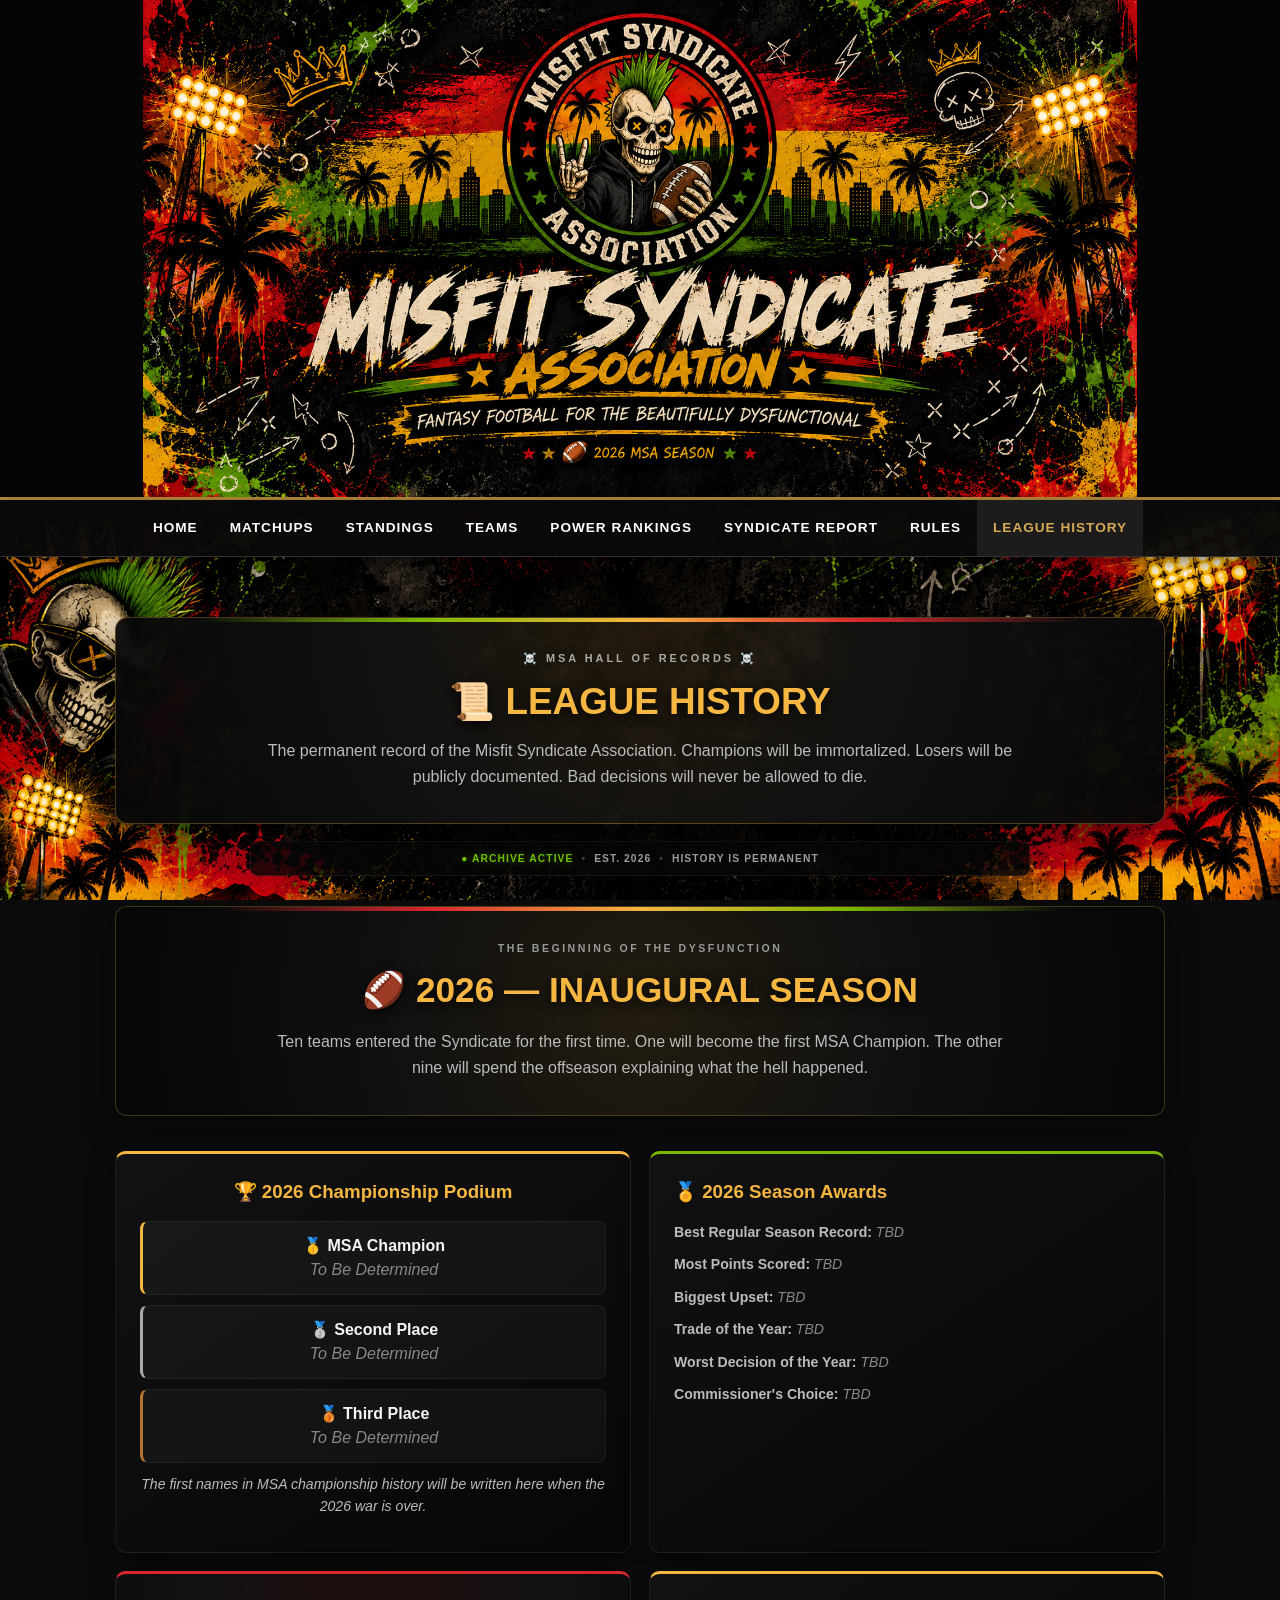
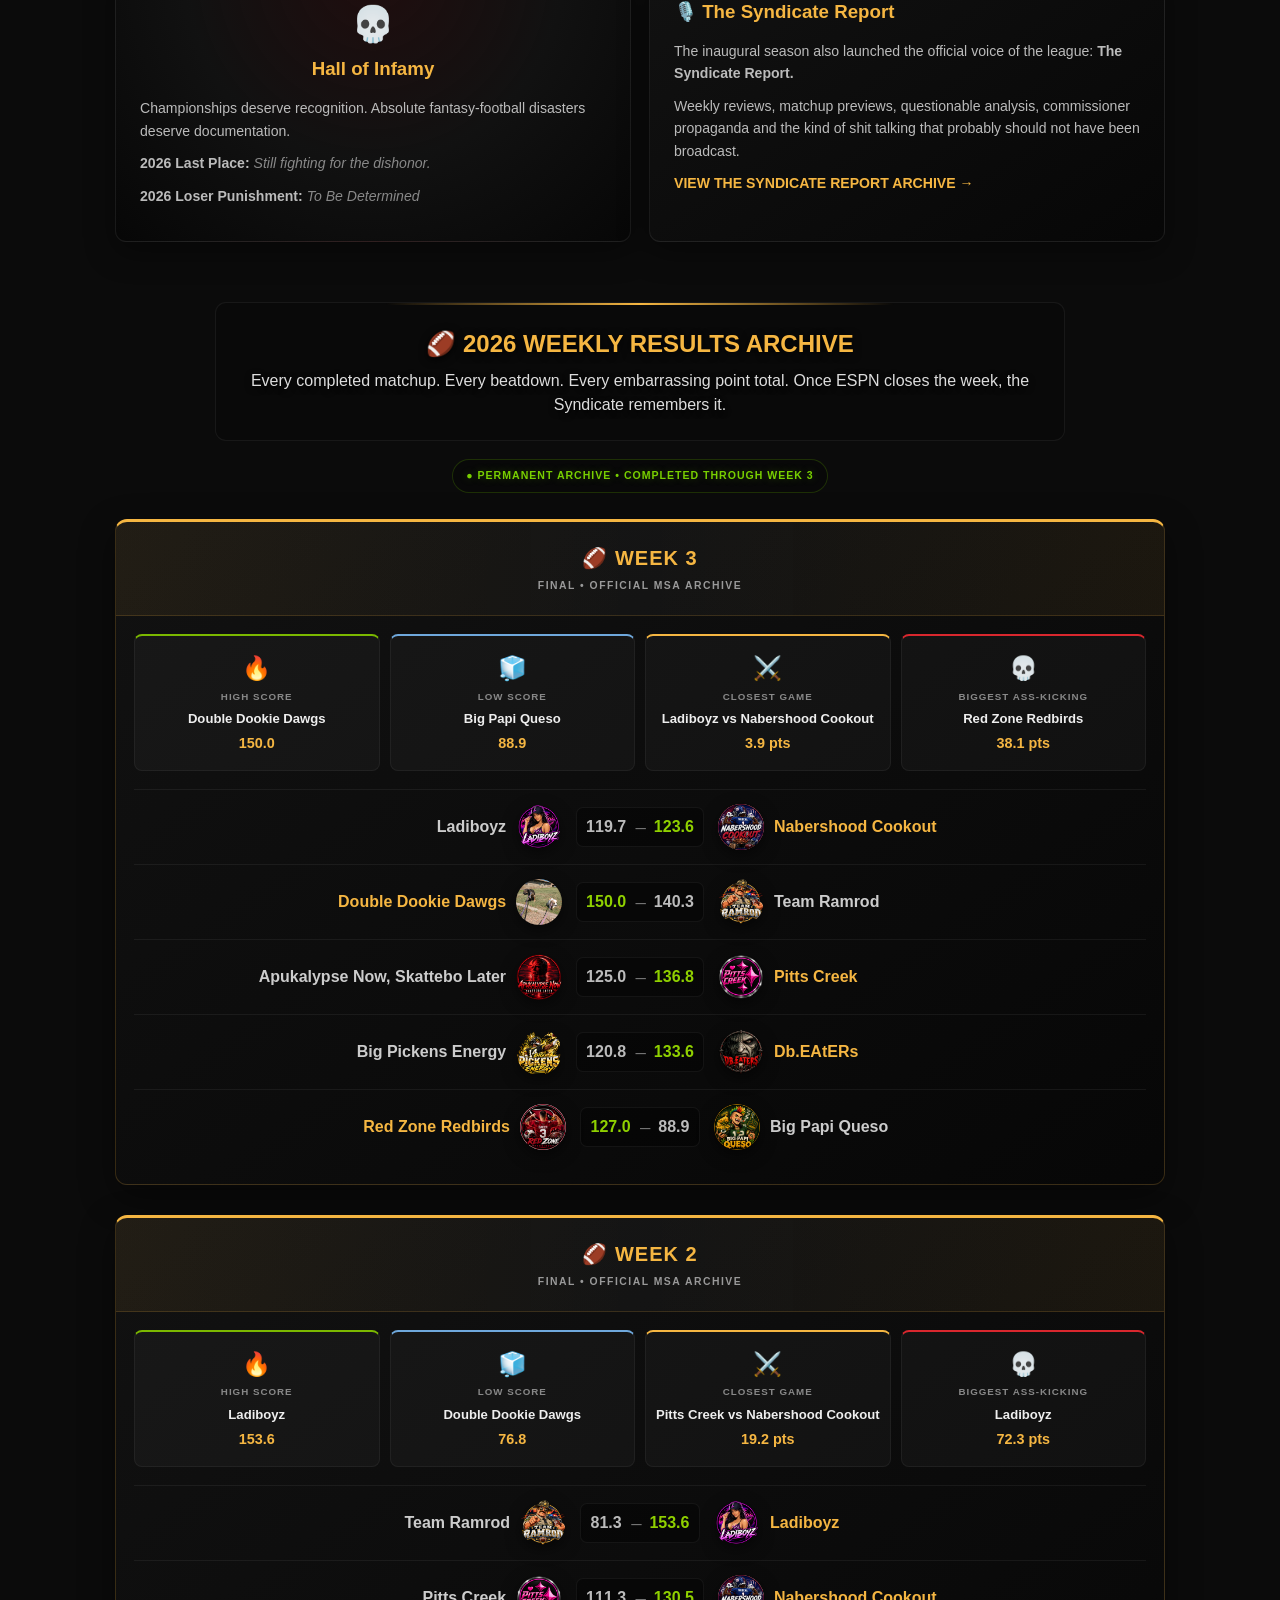
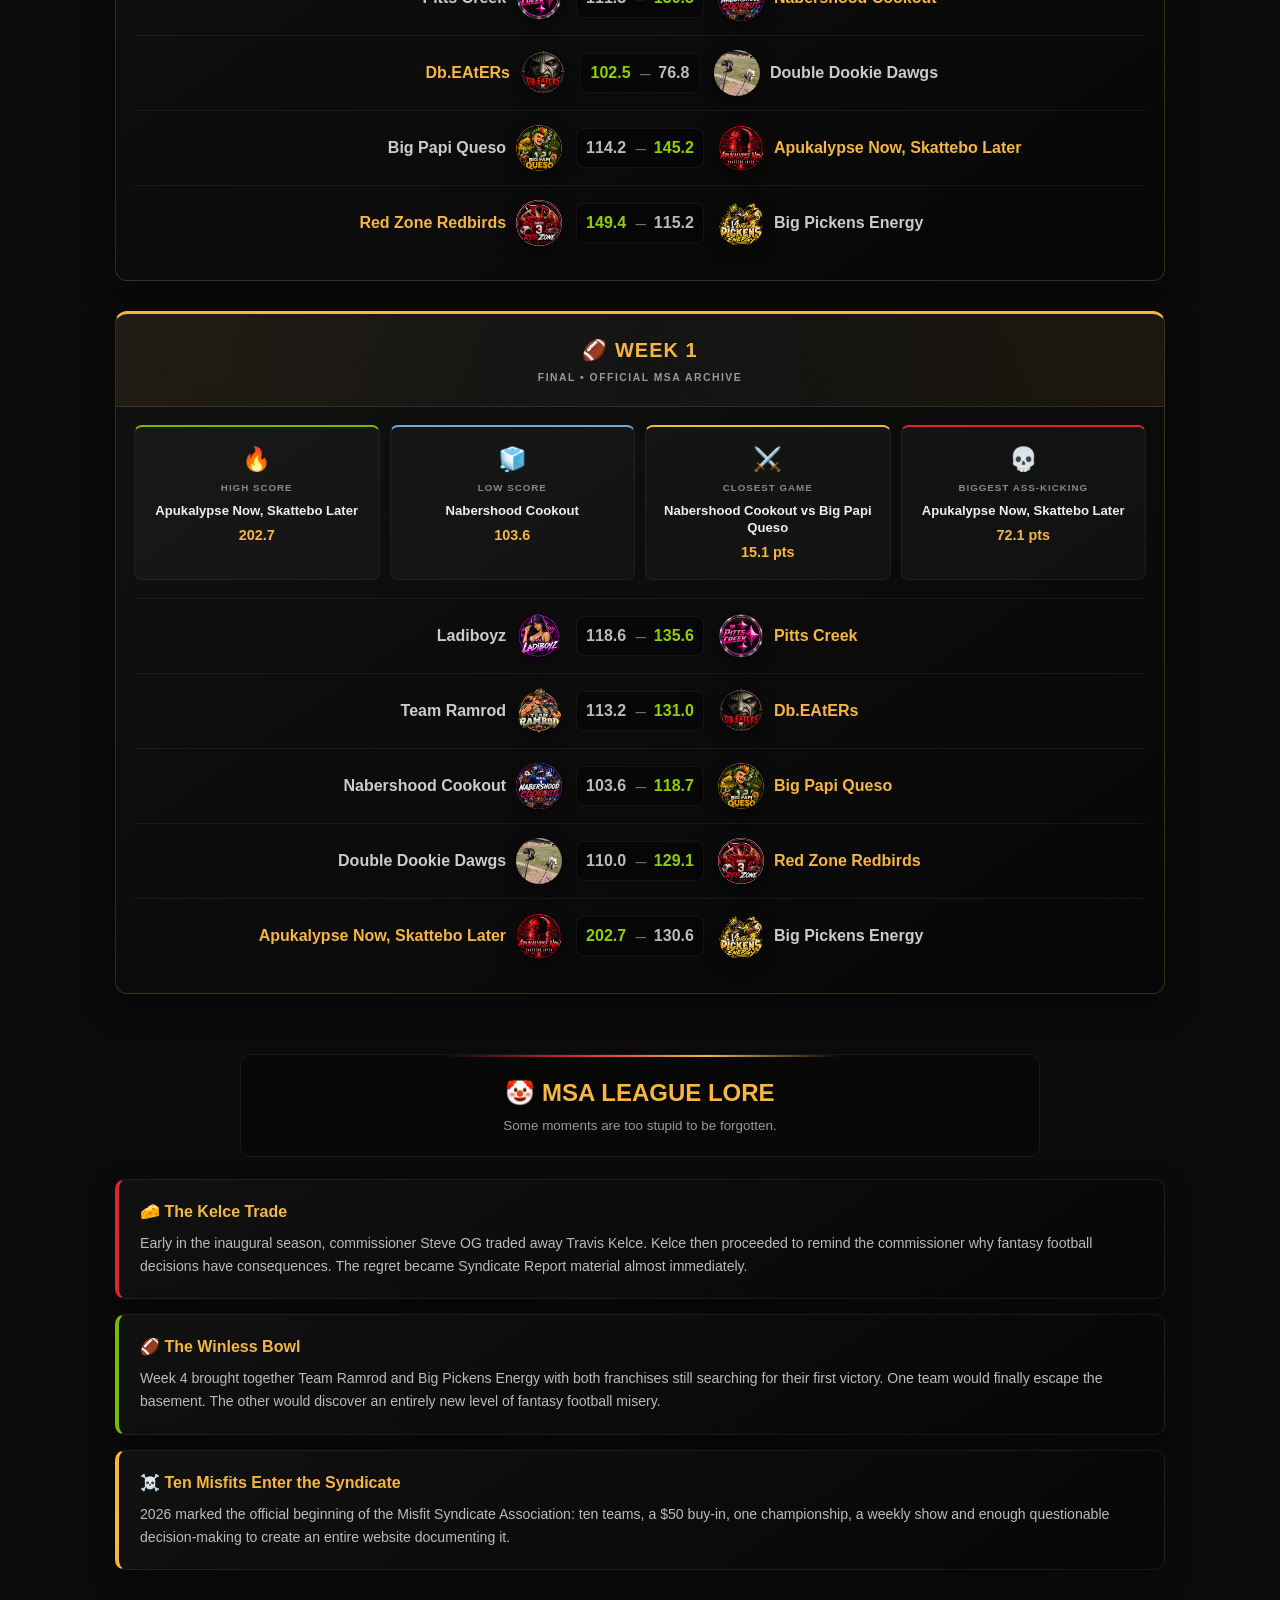
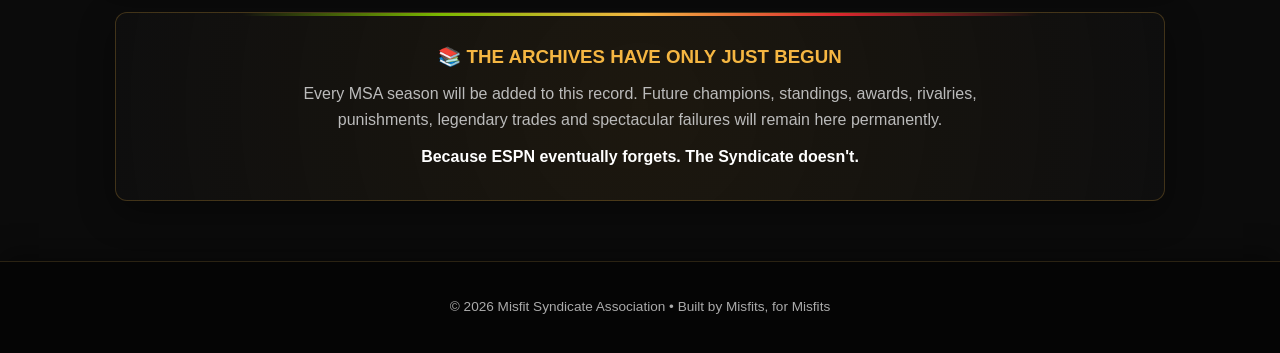
==== commit 66acfac5: "Add Power Rankings to League History navigation" ====
--- a/league-history.html
+++ b/league-history.html
@@ -1300,6 +1300,10 @@
 Teams
 </a>
 
+<a href="power-rankings.html">
+Power Rankings
+</a>
+
 <a href="syndicate-report.html">
 Syndicate Report
 </a>
@@ -1317,7 +1321,6 @@
 </div>
 
 </nav>
-
 
 <main>
 
--- a/style.css
+++ b/style.css
@@ -23,63 +23,46 @@
 
 
 /* =========================================================
-   HEADER
+   MSA HERO BANNER
    ========================================================= */
 
 header{
-    min-height:420px;
-    display:flex;
-    align-items:center;
-    justify-content:center;
-    text-align:center;
-    padding:45px 20px;
-
-    background:
-        radial-gradient(
-            circle at center,
-            rgba(30,30,30,.55) 0%,
-            rgba(10,10,10,.62) 50%,
-            rgba(0,0,0,.72) 100%
-        );
+    width:100%;
+    height:500px;
+    min-height:0;
+
+    display:block;
+    padding:0;
+    position:relative;
+
+    background-color:#050505;
+    background-image:url("msa-hero-banner.png");
+
+    /*
+    CONTAIN keeps the complete banner visible instead of
+    blowing it up and cropping large portions of the artwork.
+    */
+
+    background-size:contain;
+    background-position:center center;
+    background-repeat:no-repeat;
 
     border-bottom:3px solid #b88a3b;
-}
-
-.hero{
-    max-width:1000px;
-}
-
-.logo{
-    width:min(330px,75vw);
-    height:auto;
-    margin-bottom:20px;
-
-    filter:
-        drop-shadow(
-            0 8px 18px rgba(0,0,0,.7)
-        );
-}
-
-h1{
-    font-size:clamp(2rem,6vw,4.5rem);
-    letter-spacing:3px;
-    text-transform:uppercase;
-    margin-bottom:12px;
-    text-shadow:0 3px 10px rgba(0,0,0,.9);
-}
-
-.tagline{
-    color:#d6aa55;
-    font-size:clamp(1rem,3vw,1.45rem);
-    font-weight:bold;
-    letter-spacing:1px;
-    text-shadow:0 2px 8px rgba(0,0,0,.9);
-}
-
-.season{
-    margin-top:20px;
-    color:#ccc;
-    text-shadow:0 2px 8px rgba(0,0,0,.9);
+
+    box-shadow:
+        0 10px 35px rgba(0,0,0,.65);
+
+    overflow:hidden;
+}
+
+
+/*
+The new banner artwork already contains the logo,
+league name, tagline and season information.
+*/
+
+header .hero{
+    display:none;
 }
 
 
@@ -119,6 +102,10 @@
 
     text-transform:uppercase;
     letter-spacing:1px;
+
+    transition:
+        color .2s ease,
+        background .2s ease;
 }
 
 .nav-links a:hover,
@@ -400,6 +387,22 @@
 
 
 /* =========================================================
+   TABLET
+   ========================================================= */
+
+@media(max-width:900px){
+
+    header{
+        height:400px;
+
+        background-size:contain;
+        background-position:center center;
+    }
+
+}
+
+
+/* =========================================================
    MOBILE
    ========================================================= */
 
@@ -412,18 +415,25 @@
         background-attachment:scroll;
     }
 
+
     header{
-        min-height:350px;
-    }
+        height:300px;
+
+        background-size:contain;
+        background-position:center center;
+    }
+
 
     .nav-links a{
         padding:14px 9px;
         font-size:.72rem;
     }
 
+
     main{
         padding:40px 15px;
     }
+
 
     th,
     td{
@@ -432,3 +442,19 @@
     }
 
 }
+
+
+/* =========================================================
+   SMALL PHONES
+   ========================================================= */
+
+@media(max-width:420px){
+
+    header{
+        height:230px;
+
+        background-size:contain;
+        background-position:center center;
+    }
+
+}
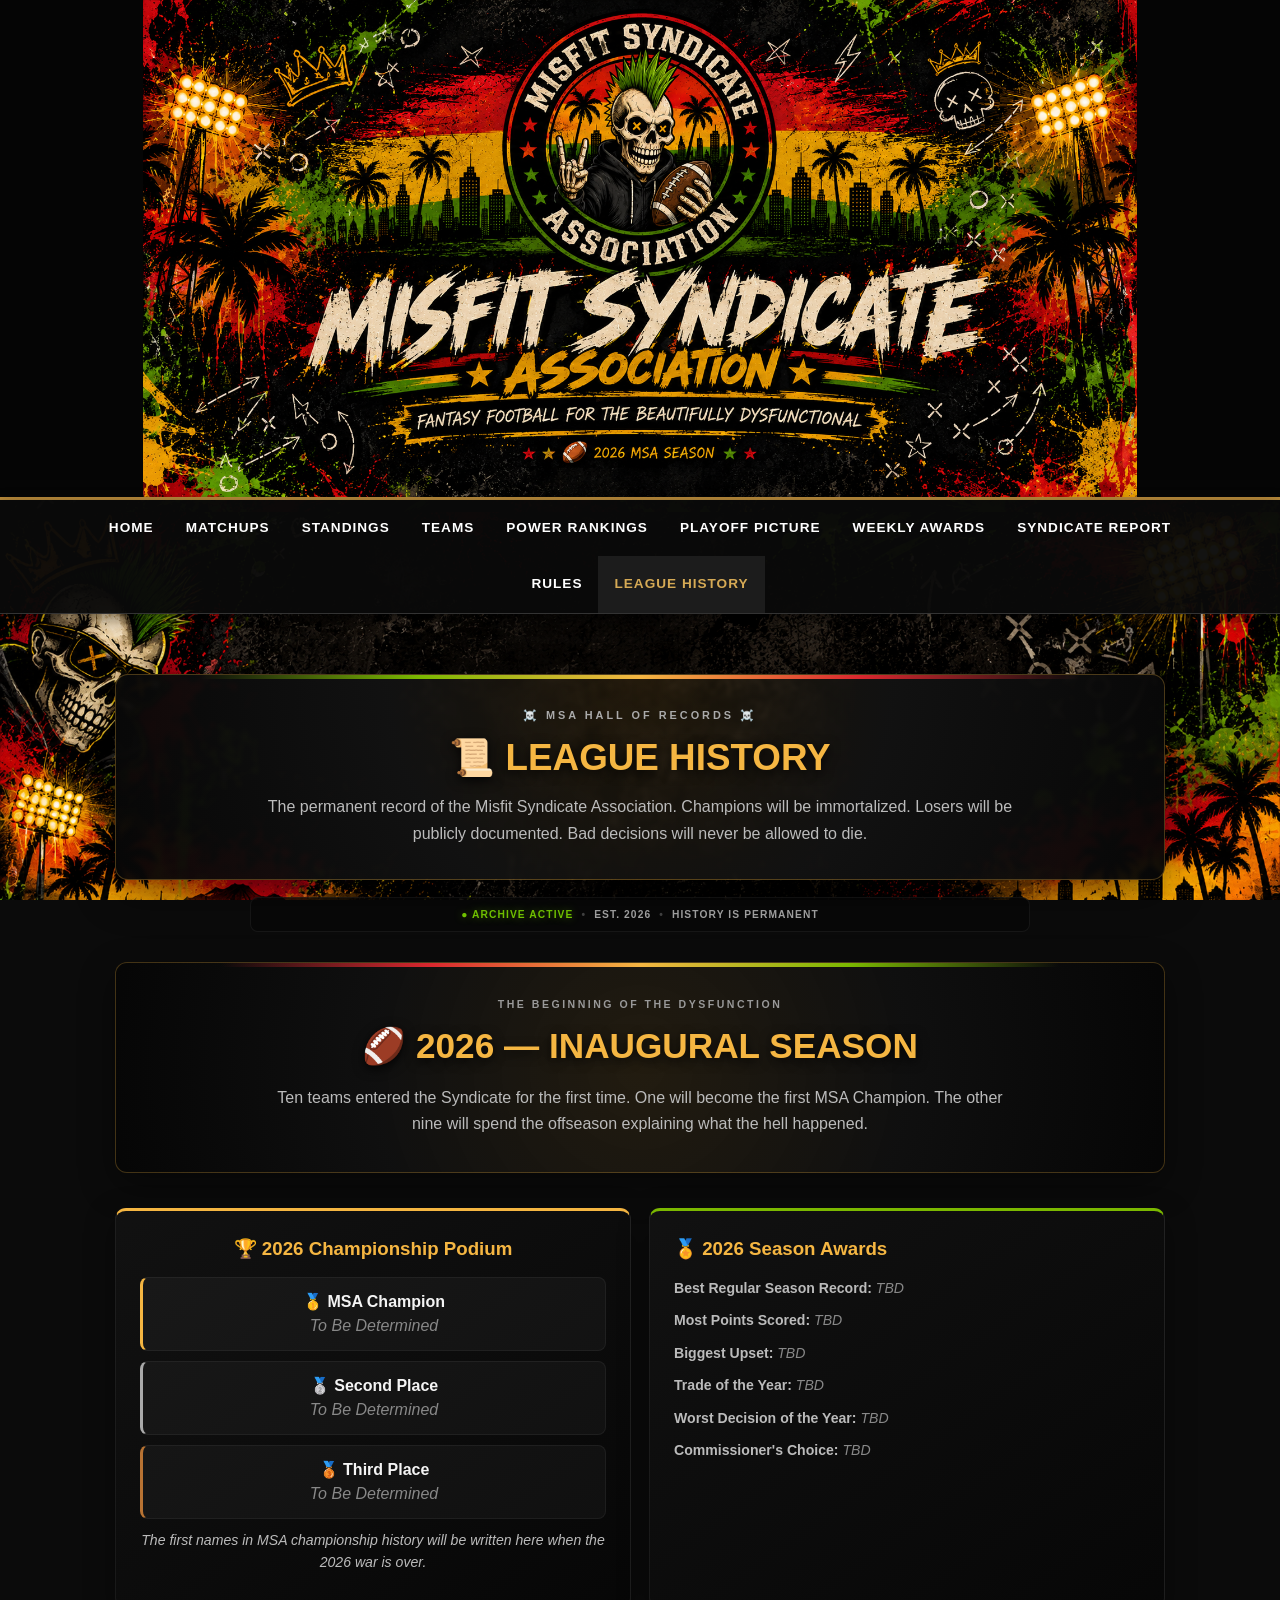
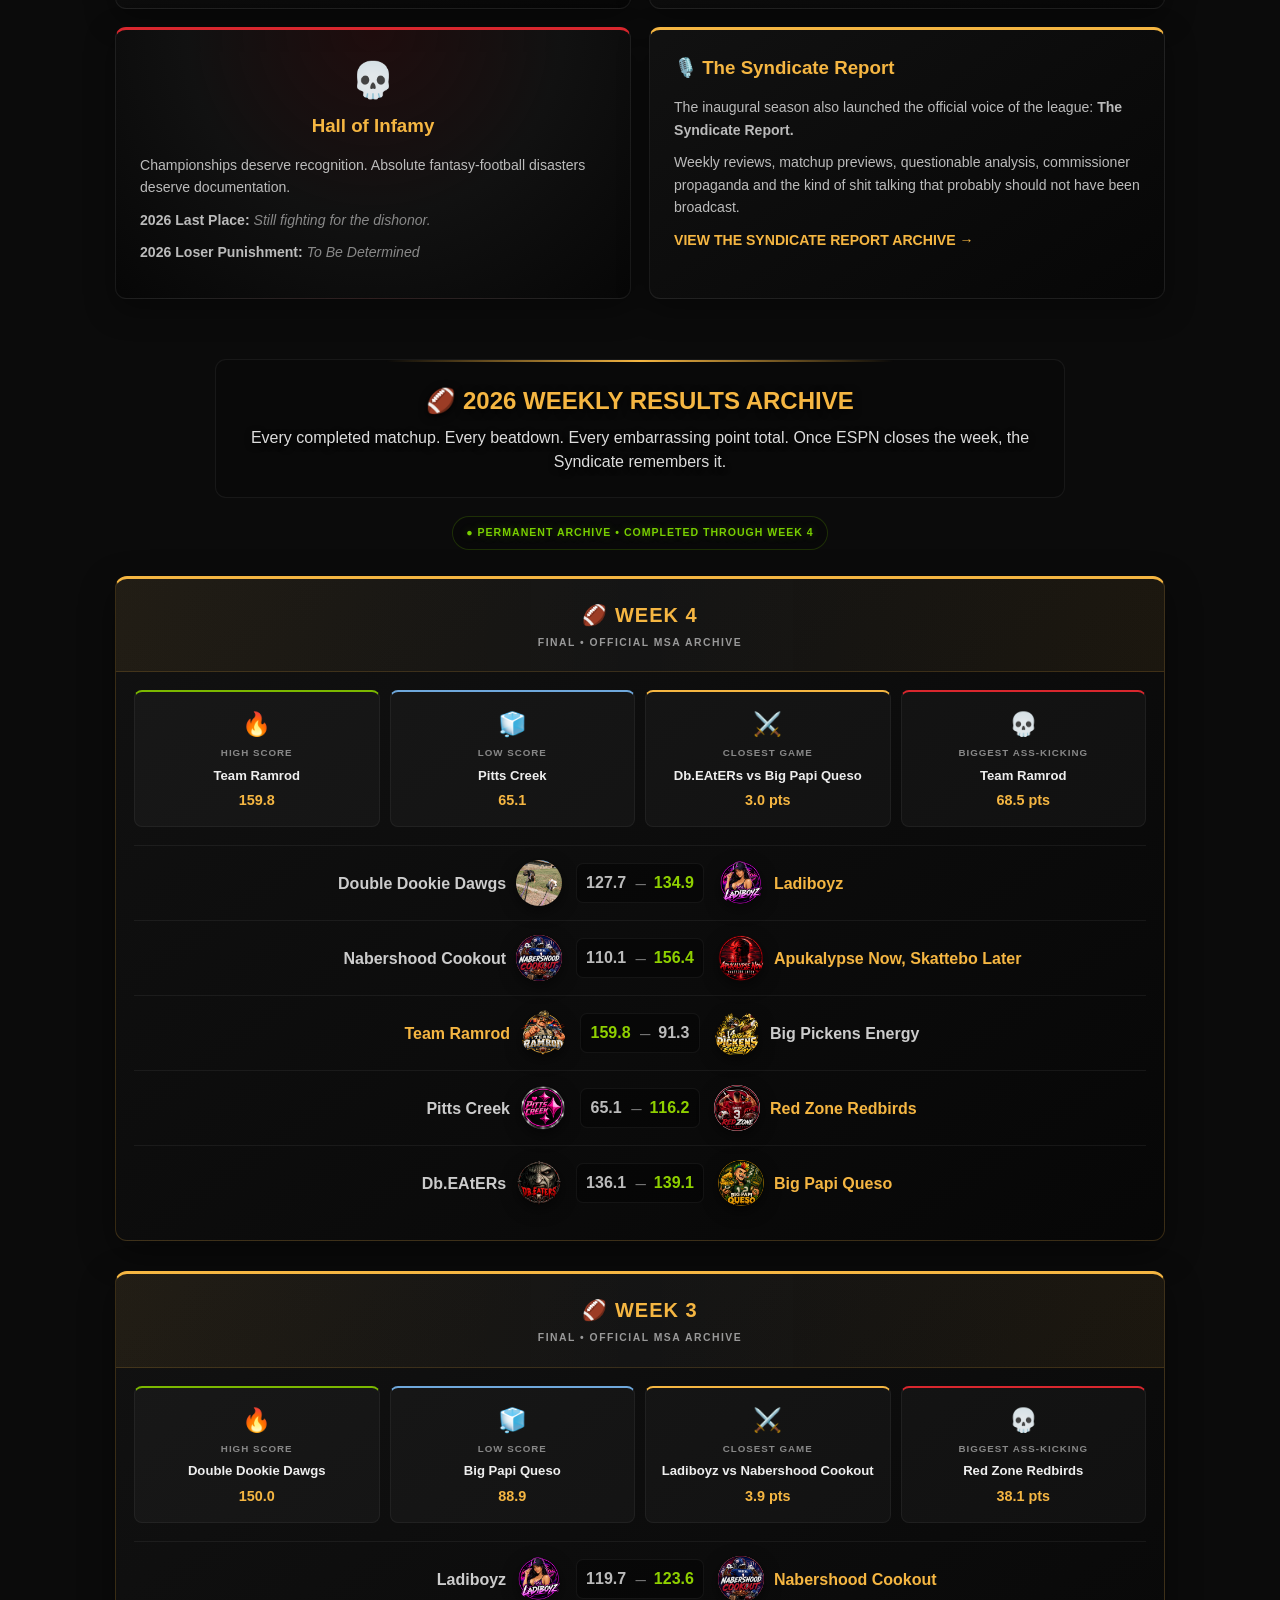
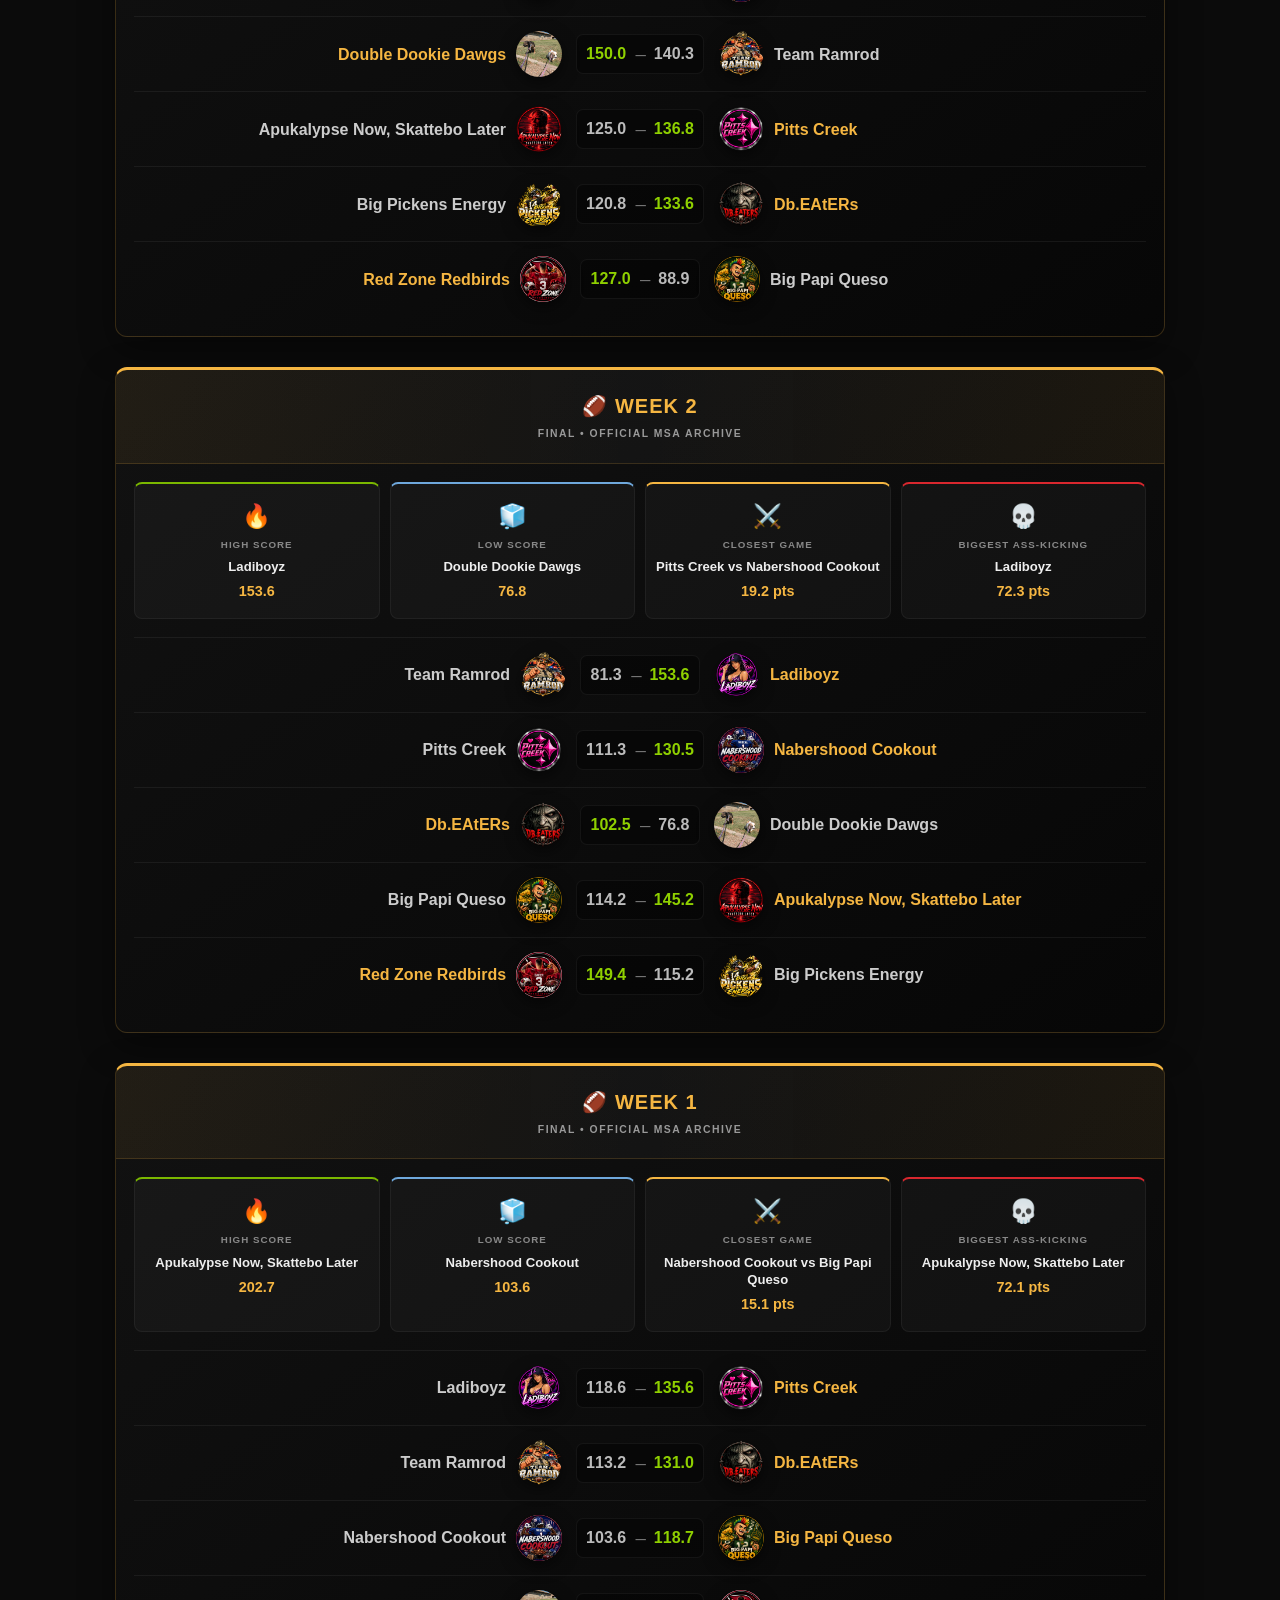
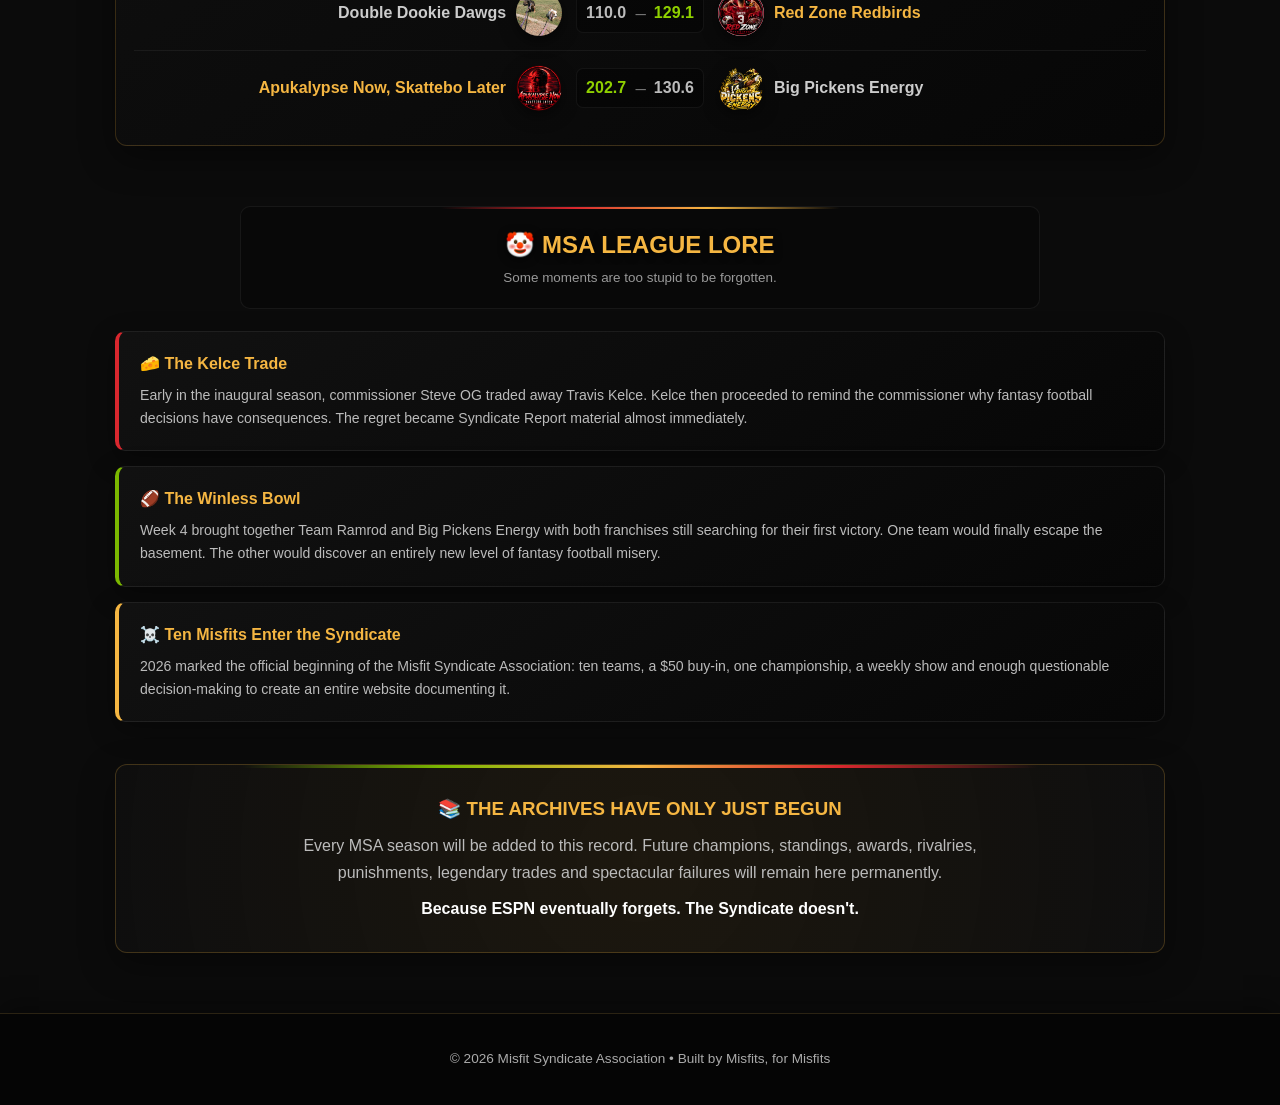
==== commit 8d7aa80c: "Add Playoff Picture to League History navigation" ====
--- a/league-history.html
+++ b/league-history.html
@@ -1302,6 +1302,14 @@
 
 <a href="power-rankings.html">
 Power Rankings
+</a>
+
+<a href="playoff-picture.html">
+Playoff Picture
+</a>
+
+<a href="weekly-awards.html">
+Weekly Awards
 </a>
 
 <a href="syndicate-report.html">
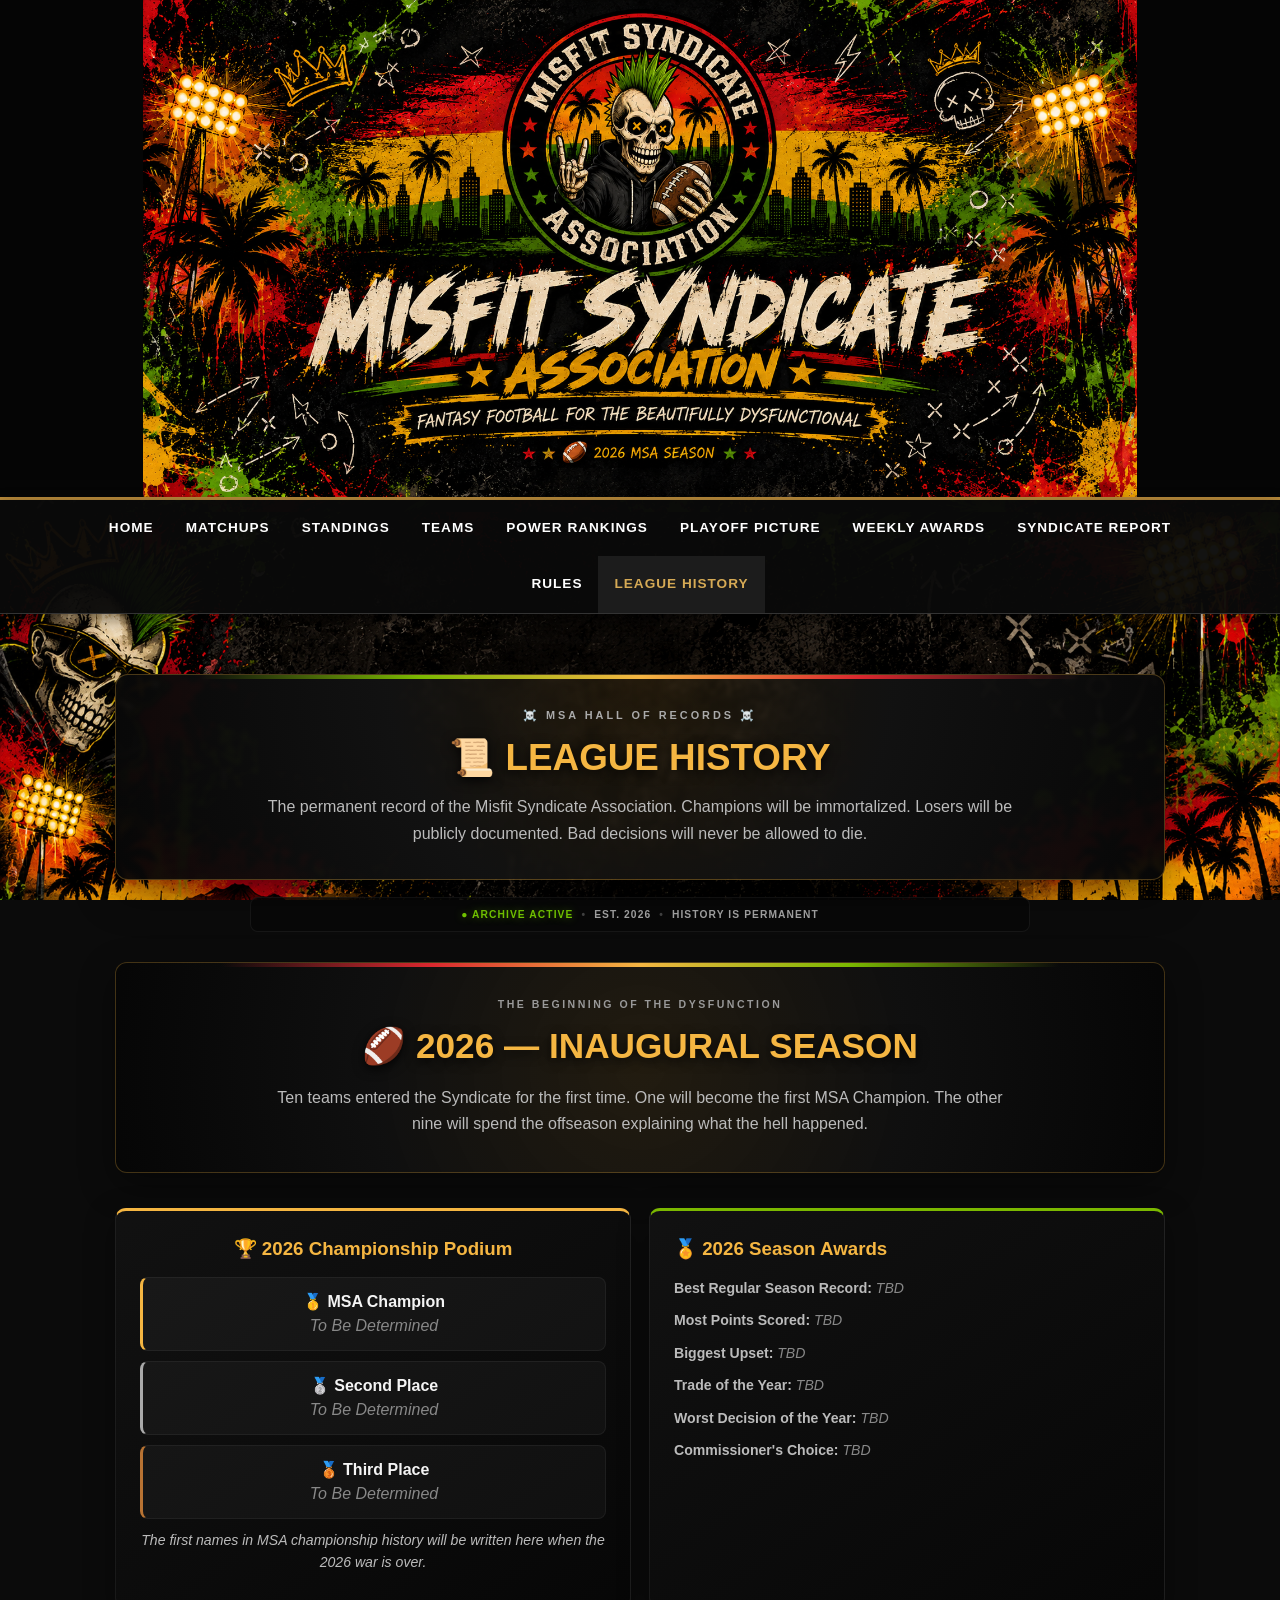
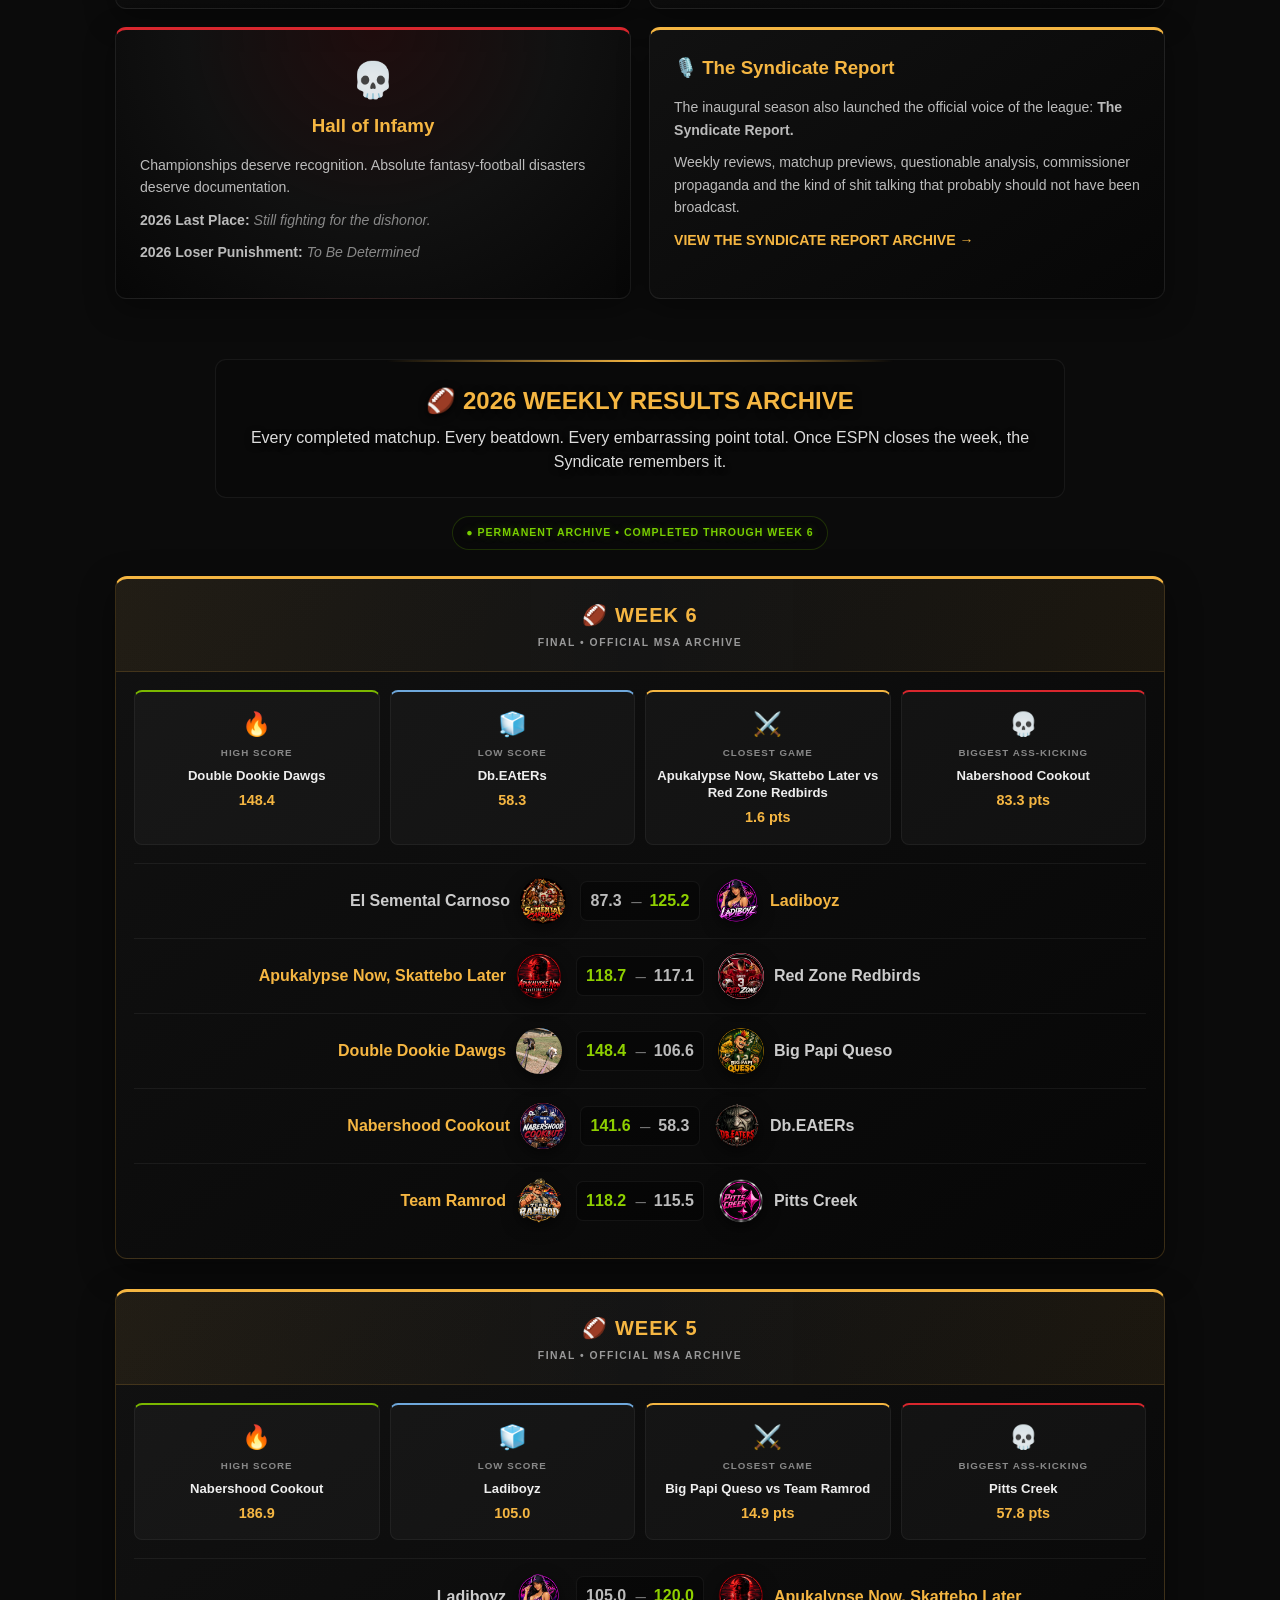
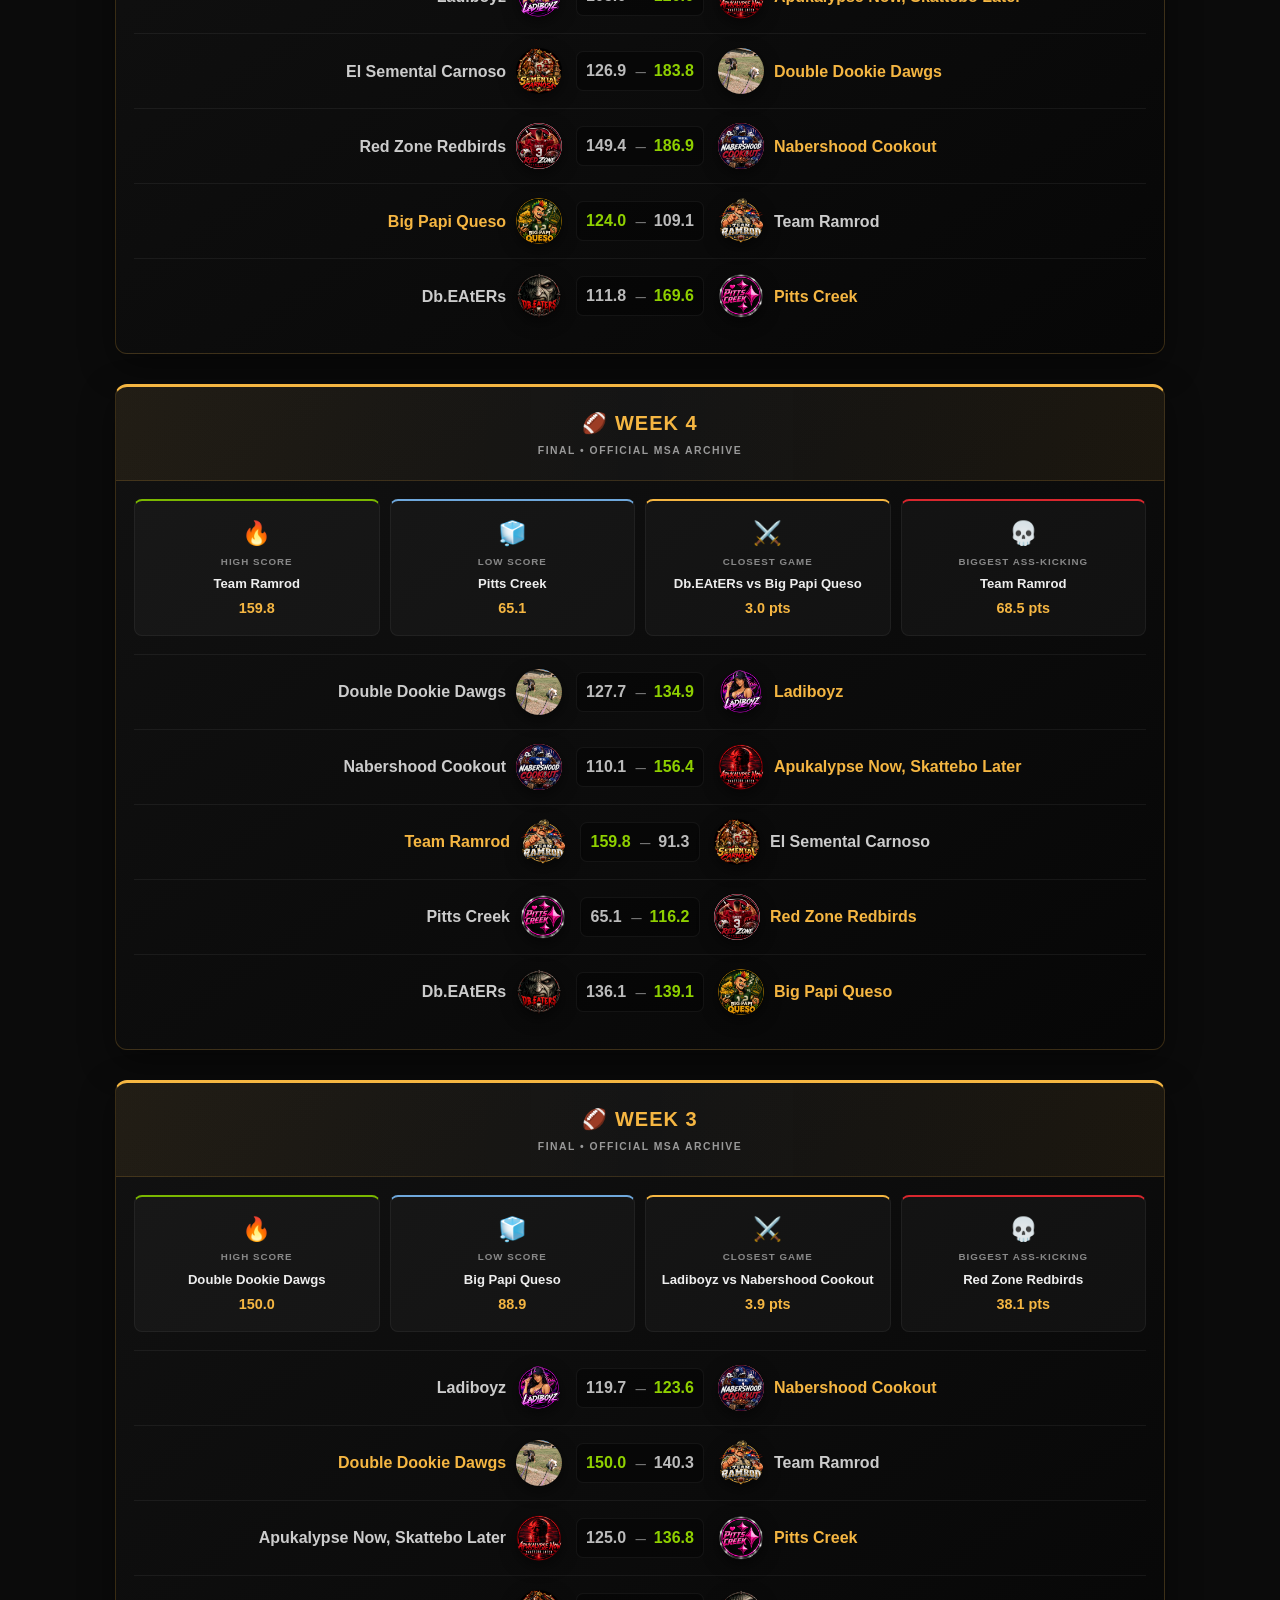
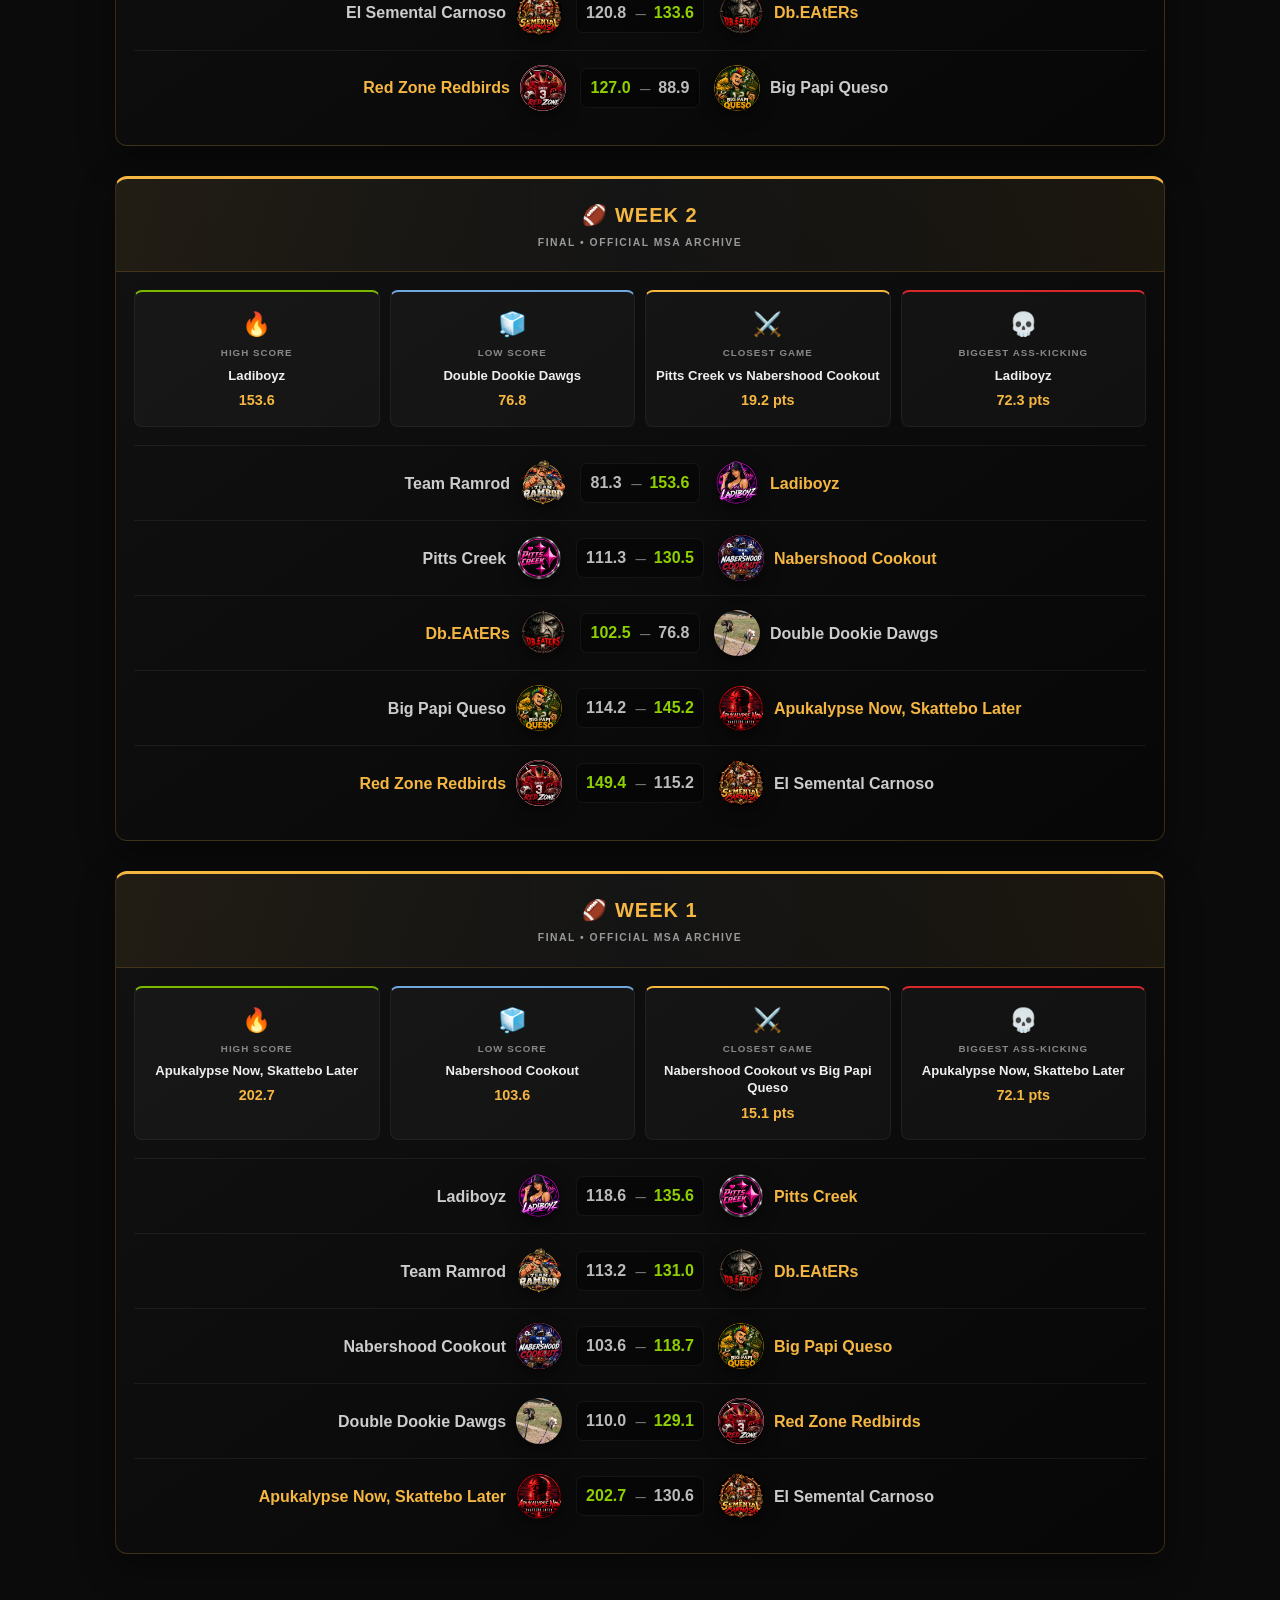
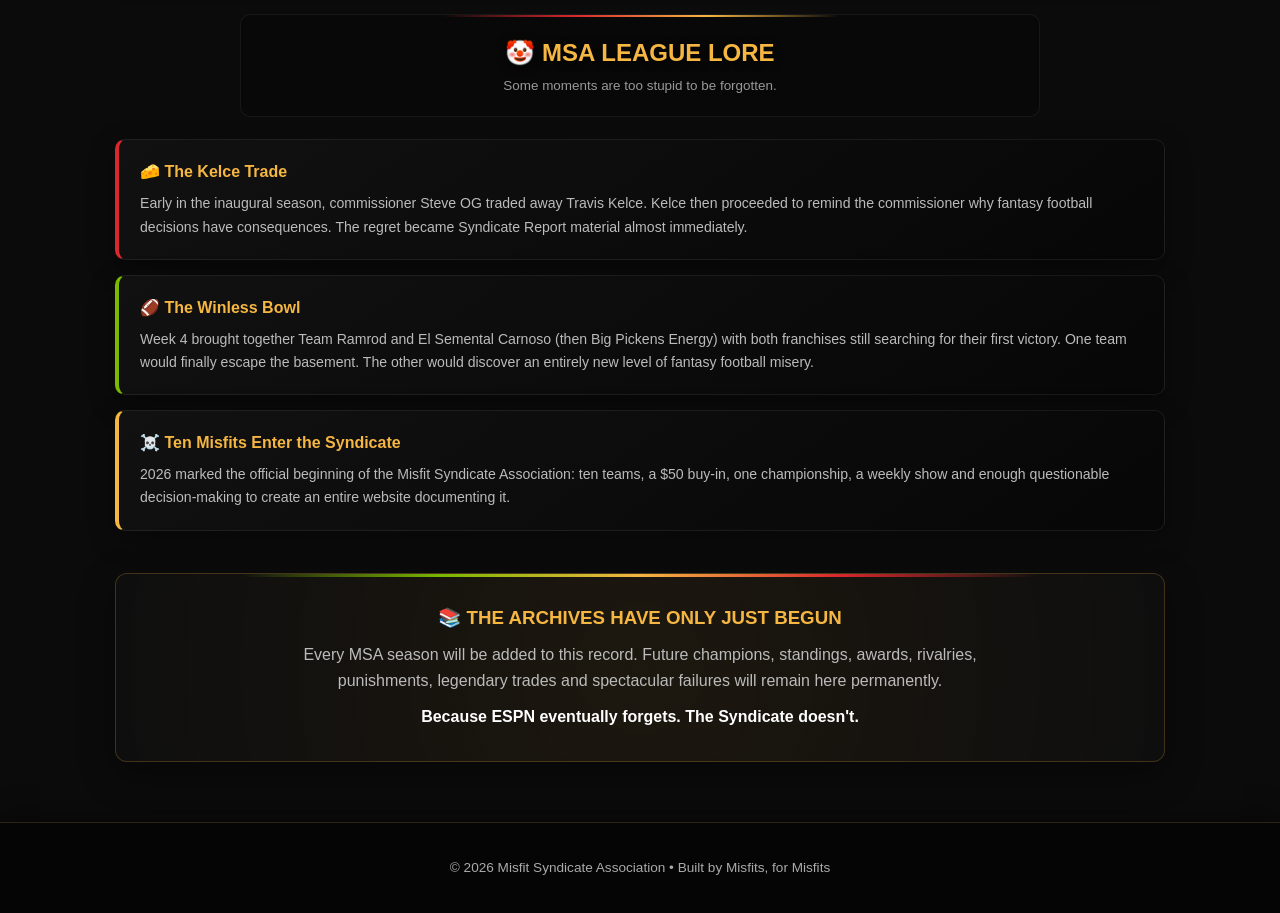
==== commit de8ad438: "Update El Semental Carnoso league history branding" ====
--- a/league-history.html
+++ b/league-history.html
@@ -1699,7 +1699,7 @@
 <p>
 
 Week 4 brought together Team Ramrod and
-Big Pickens Energy with both franchises
+El Semental Carnoso (then Big Pickens Energy) with both franchises
 still searching for their first victory.
 
 One team would finally escape the basement.
@@ -1797,7 +1797,7 @@
     4: "Nabershood Cookout logo.png",
     5: "Pitts Creek Logo.png",
     6: "Double Dookies logo.jpeg",
-    8: "Big Pickens Energy logo.png",
+    8: "Winless Stallion Crest.png",
     9: "Apukalypse Now Logo.png",
     10: "DB EATERS LOGO.png",
     11: "Red Zone Redbirds.png",
@@ -1805,6 +1805,19 @@
 
 };
 
+
+/* Display the current team branding without changing archived ESPN results. */
+function displayTeamName(teamId, teamName) {
+    return Number(teamId) === 8
+        ? "El Semental Carnoso"
+        : teamName;
+}
+
+function displayArchivedName(teamName) {
+    return teamName === "Big Pickens Energy"
+        ? "El Semental Carnoso"
+        : teamName;
+}
 
 /* =========================================================
    LOGO HELPER
@@ -1844,6 +1857,8 @@
 ) {
 
 
+    teamName = displayTeamName(teamId, teamName);
+
     const winner =
         Number(teamId) ===
         Number(winnerTeamId);
@@ -2027,9 +2042,9 @@
 
 
     return (
-        game.awayTeamName +
+        displayArchivedName(game.awayTeamName) +
         " vs " +
-        game.homeTeamName
+        displayArchivedName(game.homeTeamName)
     );
 
 }
@@ -2058,7 +2073,7 @@
         Number(game.awayScore)
     ) {
 
-        return game.homeTeamName;
+        return displayArchivedName(game.homeTeamName);
 
     }
 
@@ -2068,7 +2083,7 @@
         Number(game.homeScore)
     ) {
 
-        return game.awayTeamName;
+        return displayArchivedName(game.awayTeamName);
 
     }
 
@@ -2134,7 +2149,7 @@
 
                     <div class="week-award-team">
 
-                    ${week.highestScore.teamName}
+                    ${displayTeamName(week.highestScore.teamId, week.highestScore.teamName)}
 
                     </div>
 
@@ -2161,7 +2176,7 @@
 
                     <div class="week-award-team">
 
-                    ${week.lowestScore.teamName}
+                    ${displayTeamName(week.lowestScore.teamId, week.lowestScore.teamName)}
 
                     </div>
 
